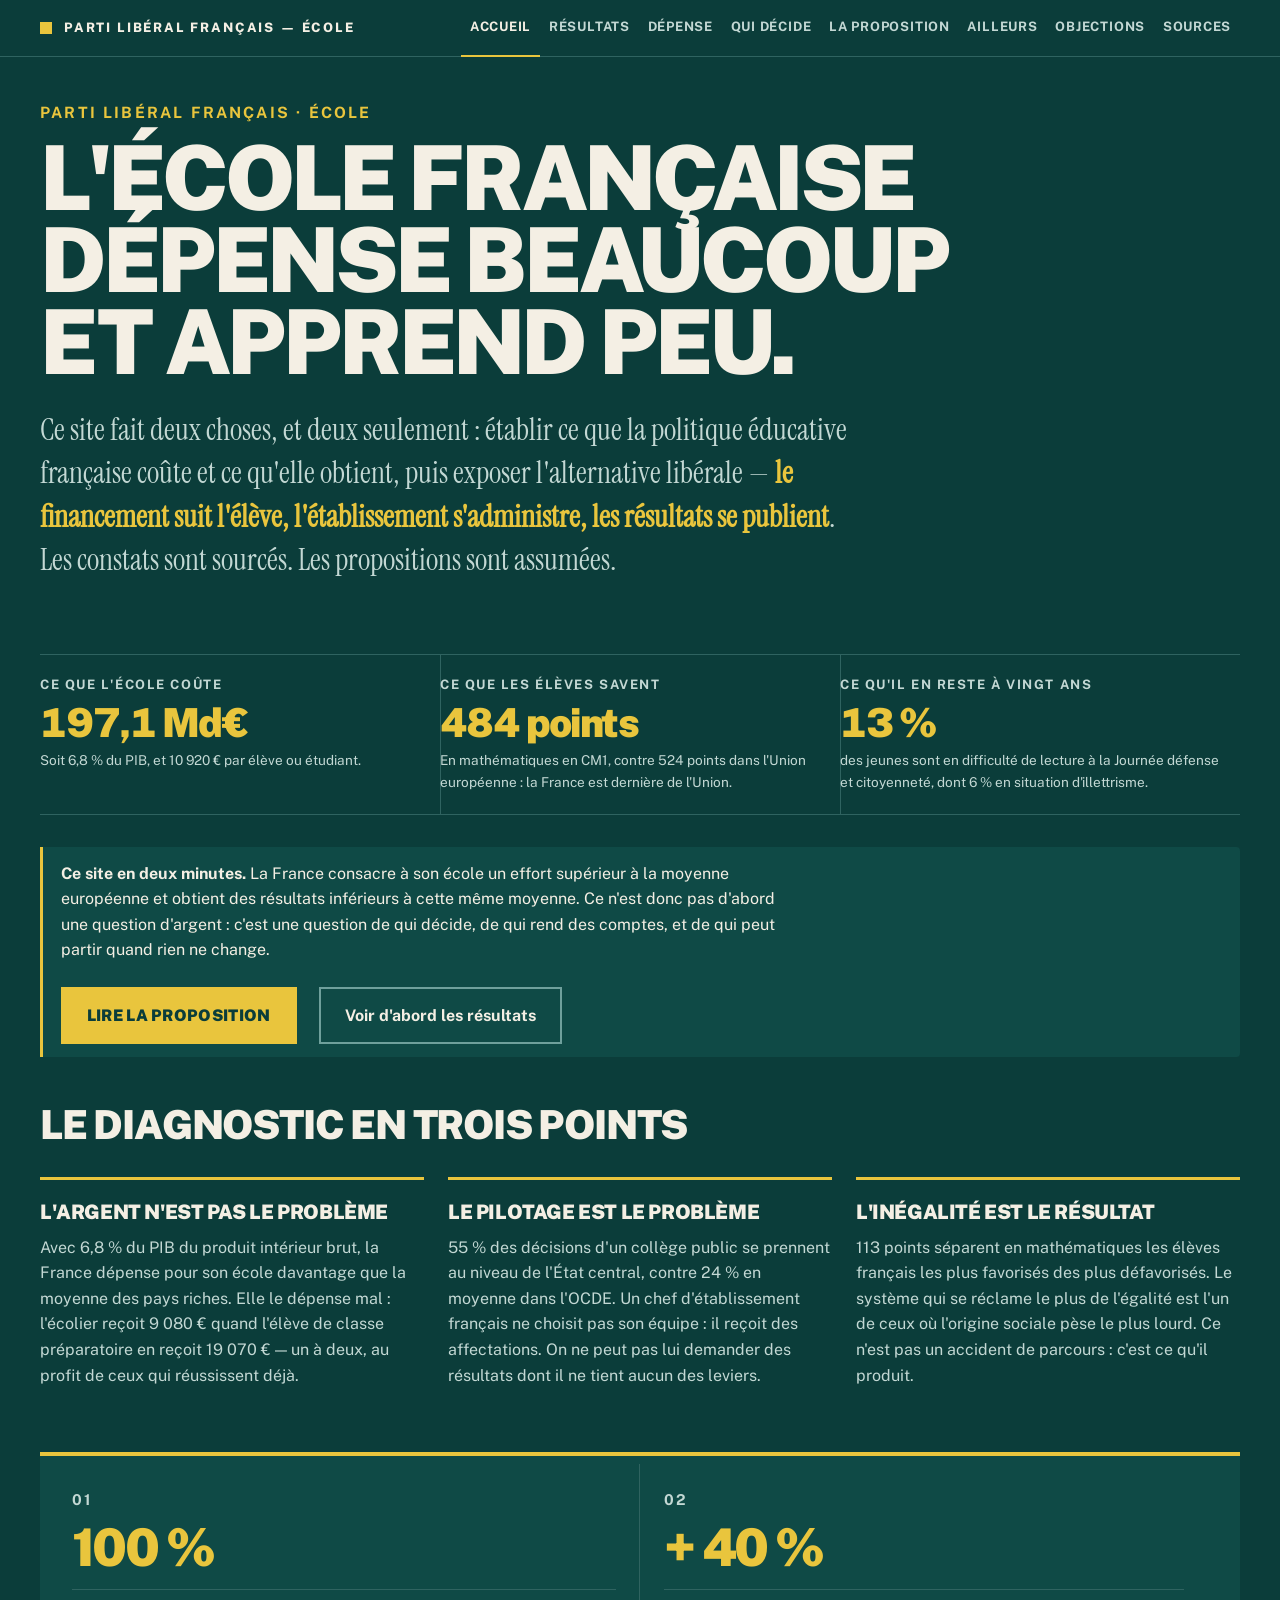
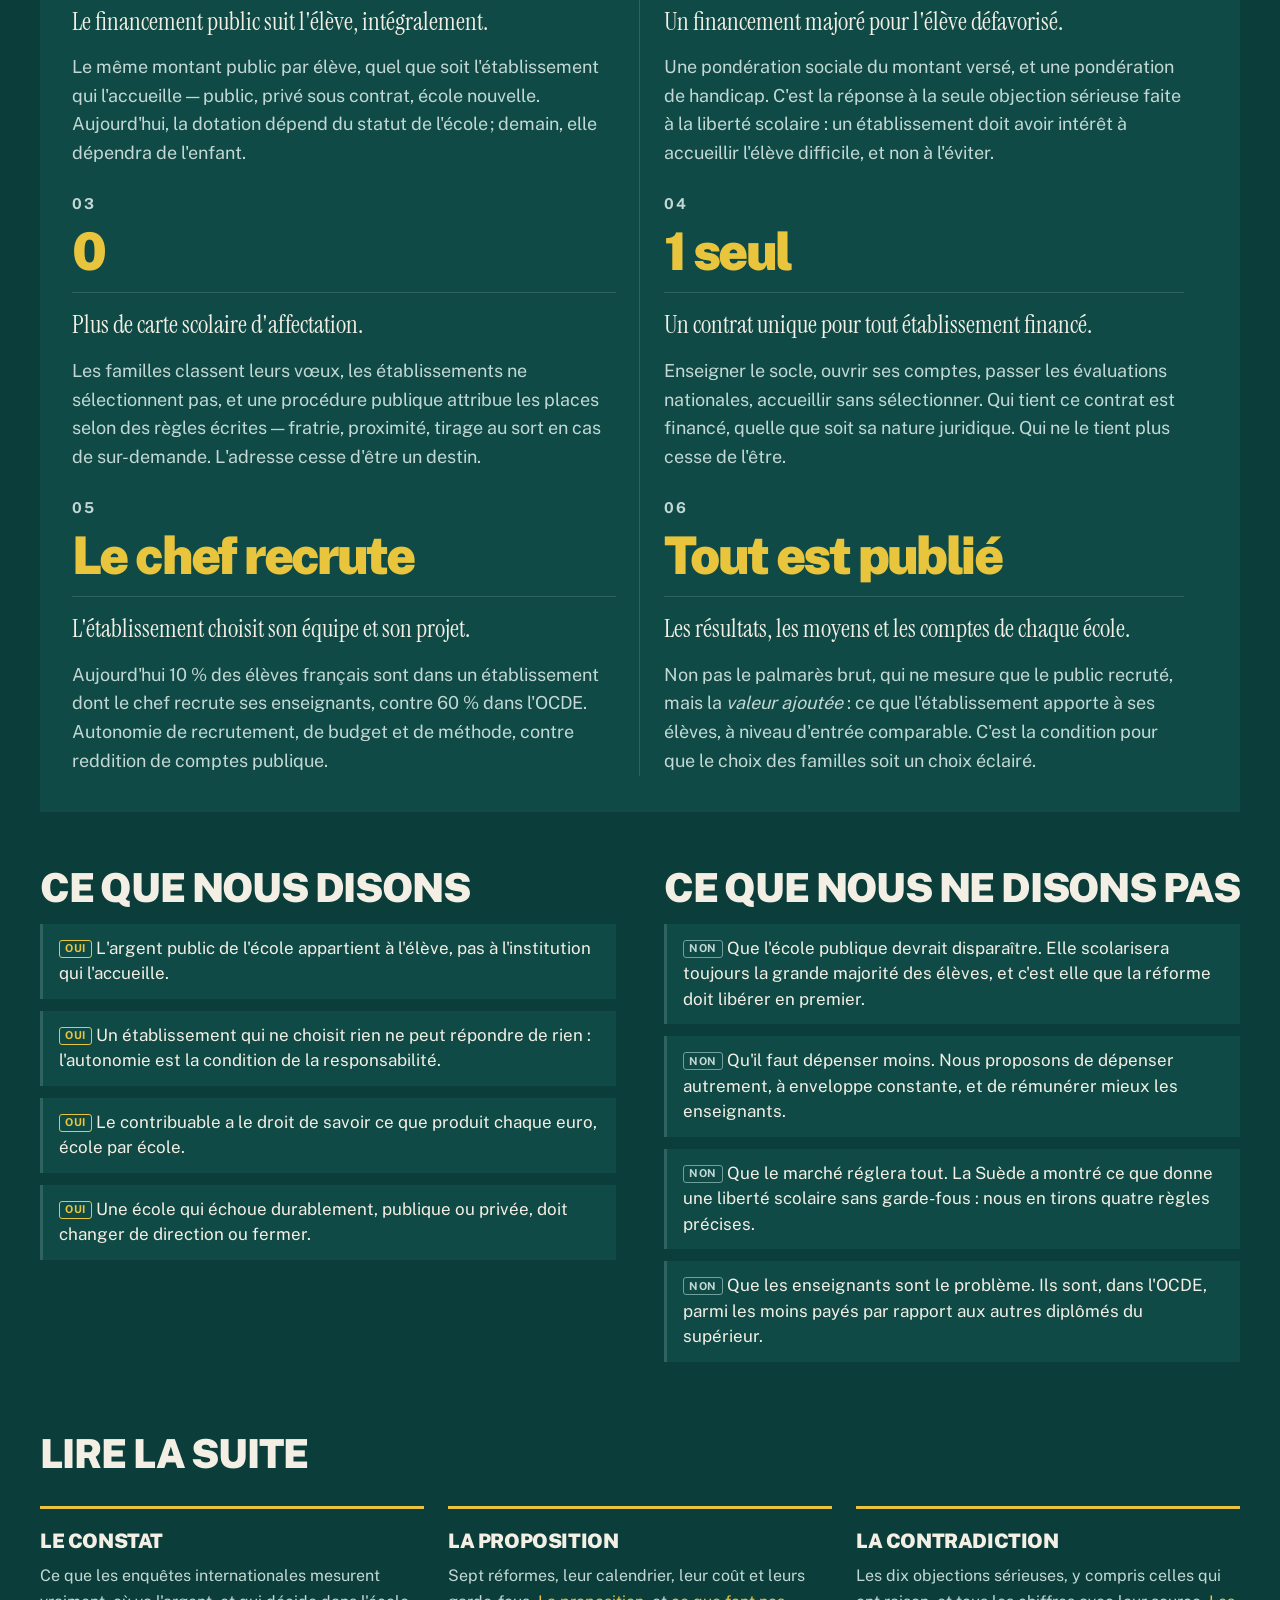
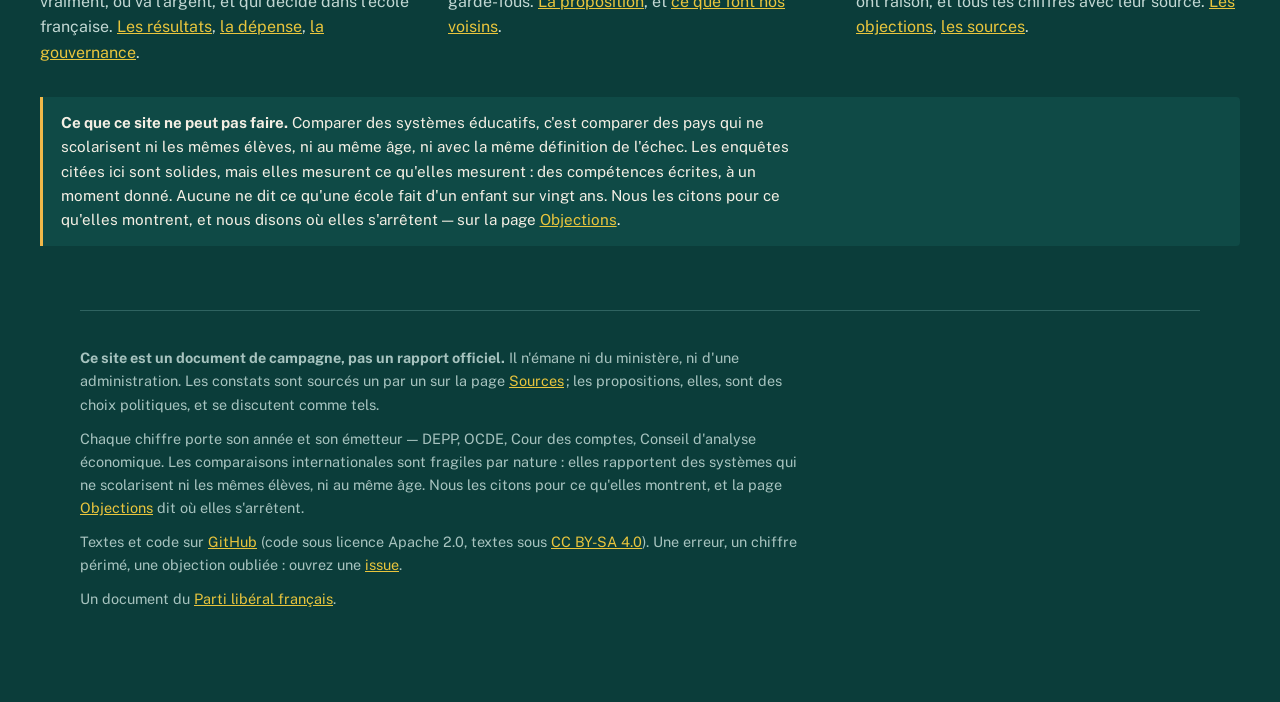
==== index.html @ d92cdd6e "Le site « École » : le constat, la proposition, les sources Huit pages statiques sur la politique éd" ====
<!doctype html>
<html lang="fr">
<head>
<meta charset="utf-8">
<meta name="viewport" content="width=device-width, initial-scale=1">
<!-- La couleur de la barre du navigateur sur un téléphone : celle de la page,
     pour que la page commence où elle commence. -->
<meta name="theme-color" content="#0b3d3a">
<title>L'école française, et ce qu'elle pourrait être</title>
<meta name="description" content="Ce que la politique éducative française fait, ce qu'elle coûte, ce qu'elle obtient — et l'alternative libérale : le financement qui suit l'élève, l'autonomie des établissements, l'évaluation publique des résultats.">
<link rel="icon" href="moteur/icone.svg" type="image/svg+xml">
<link rel="apple-touch-icon" href="moteur/icone.svg">
<!-- La feuille est extraite de src/education/gabarit.py par
     scripts/construire_site.py : elle n'existe qu'à un seul endroit. -->
<link rel="stylesheet" href="moteur/style.css">
<meta property="og:title" content="L'école française, et ce qu'elle pourrait être">
<meta property="og:description" content="Ce que la politique éducative française fait, ce qu'elle coûte, ce qu'elle obtient — et l'alternative libérale : le financement qui suit l'élève, l'autonomie des établissements, l'évaluation publique des résultats.">
<meta property="og:type" content="website">
<meta property="og:locale" content="fr_FR">
</head>
<body>
<a class="evitement" href="#contenu">Aller au contenu</a>
<header class="bandeau"><div class="interieur">
  <p class="nom"><a href="index.html"><span>Parti libéral français — École</span></a></p>
  <nav aria-label="Navigation principale"><span class="groupe"><span class="etiquette">Le site</span><span class="liens"><a href="index.html" aria-current="page">Accueil</a></span></span><span class="groupe"><span class="etiquette">Le constat</span><span class="liens"><a href="resultats.html">Résultats</a><a href="depense.html">Dépense</a><a href="gouvernance.html">Qui décide</a></span></span><span class="groupe"><span class="etiquette">La proposition</span><span class="liens"><a href="proposition.html">La proposition</a><a href="comparaisons.html">Ailleurs</a></span></span><span class="groupe"><span class="etiquette">La confiance</span><span class="liens"><a href="objections.html">Objections</a><a href="sources.html">Sources</a></span></span></nav>
</div></header>
<main id="contenu">
<div class="affiche"><p class="surtitre">Parti libéral français · École</p><h1>L'école française dépense beaucoup et apprend peu.</h1><p class="chapeau">Ce site fait deux choses, et deux seulement : établir ce que la politique éducative française coûte et ce qu'elle obtient, puis exposer l'alternative libérale — <strong class="cle-texte">le financement suit l'élève, l'établissement s'administre, les résultats se publient</strong>. Les constats sont sourcés. Les propositions sont assumées.</p></div><div class="fiches reperes"><div class="fiche"><span class="etiquette">Ce que l'école coûte</span><span class="valeur">197,1 Md€</span><span class="precision">Soit 6,8 % du PIB, et 10 920 € par élève ou étudiant.</span></div><div class="fiche"><span class="etiquette">Ce que les élèves savent</span><span class="valeur">484 points</span><span class="precision">En mathématiques en CM1, contre 524 points dans l'Union européenne : la France est dernière de l'Union.</span></div><div class="fiche"><span class="etiquette">Ce qu'il en reste à vingt ans</span><span class="valeur">13 %</span><span class="precision">des jeunes sont en difficulté de lecture à la Journée défense et citoyenneté, dont 6 % en situation d'illettrisme.</span></div></div><div class="note entree"><p><strong>Ce site en deux minutes.</strong> La France consacre à son école un effort supérieur à la moyenne européenne et obtient des résultats inférieurs à cette même moyenne. Ce n'est donc pas d'abord une question d'argent : c'est une question de qui décide, de qui rend des comptes, et de qui peut partir quand rien ne change.</p><p class="actions"><a class="bouton" href="proposition.html">Lire la proposition</a><a class="bouton second" href="resultats.html">Voir d'abord les résultats</a></p></div><h2>Le diagnostic en trois points</h2><div class="points"><div class="point"><h3>L'argent n'est pas le problème</h3><p>Avec 6,8 % du PIB du produit intérieur brut, la France dépense pour son école davantage que la moyenne des pays riches. Elle le dépense mal : l'écolier reçoit 9 080 € quand l'élève de classe préparatoire en reçoit 19 070 € — un à deux, au profit de ceux qui réussissent déjà.</p></div><div class="point"><h3>Le pilotage est le problème</h3><p>55 % des décisions d'un collège public se prennent au niveau de l'État central, contre 24 % en moyenne dans l'OCDE. Un chef d'établissement français ne choisit pas son équipe : il reçoit des affectations. On ne peut pas lui demander des résultats dont il ne tient aucun des leviers.</p></div><div class="point"><h3>L'inégalité est le résultat</h3><p>113 points séparent en mathématiques les élèves français les plus favorisés des plus défavorisés. Le système qui se réclame le plus de l'égalité est l'un de ceux où l'origine sociale pèse le plus lourd. Ce n'est pas un accident de parcours : c'est ce qu'il produit.</p></div></div><section class="engagements" aria-label="Les six engagements du programme"><div class="grille"><div class="engagement"><p class="rang">01</p><p class="chiffre">100 %</p><p class="promesse">Le financement public suit l'élève, intégralement.</p><p class="detail">Le même montant public par élève, quel que soit l'établissement qui l'accueille — public, privé sous contrat, école nouvelle. Aujourd'hui, la dotation dépend du statut de l'école ; demain, elle dépendra de l'enfant.</p></div><div class="engagement"><p class="rang">02</p><p class="chiffre">+ 40 %</p><p class="promesse">Un financement majoré pour l'élève défavorisé.</p><p class="detail">Une pondération sociale du montant versé, et une pondération de handicap. C'est la réponse à la seule objection sérieuse faite à la liberté scolaire : un établissement doit avoir intérêt à accueillir l'élève difficile, et non à l'éviter.</p></div><div class="engagement"><p class="rang">03</p><p class="chiffre">0</p><p class="promesse">Plus de carte scolaire d'affectation.</p><p class="detail">Les familles classent leurs vœux, les établissements ne sélectionnent pas, et une procédure publique attribue les places selon des règles écrites — fratrie, proximité, tirage au sort en cas de sur-demande. L'adresse cesse d'être un destin.</p></div><div class="engagement"><p class="rang">04</p><p class="chiffre">1 seul</p><p class="promesse">Un contrat unique pour tout établissement financé.</p><p class="detail">Enseigner le socle, ouvrir ses comptes, passer les évaluations nationales, accueillir sans sélectionner. Qui tient ce contrat est financé, quelle que soit sa nature juridique. Qui ne le tient plus cesse de l'être.</p></div><div class="engagement"><p class="rang">05</p><p class="chiffre">Le chef recrute</p><p class="promesse">L'établissement choisit son équipe et son projet.</p><p class="detail">Aujourd'hui 10 % des élèves français sont dans un établissement dont le chef recrute ses enseignants, contre 60 % dans l'OCDE. Autonomie de recrutement, de budget et de méthode, contre reddition de comptes publique.</p></div><div class="engagement"><p class="rang">06</p><p class="chiffre">Tout est publié</p><p class="promesse">Les résultats, les moyens et les comptes de chaque école.</p><p class="detail">Non pas le palmarès brut, qui ne mesure que le public recruté, mais la <em>valeur ajoutée</em> : ce que l'établissement apporte à ses élèves, à niveau d'entrée comparable. C'est la condition pour que le choix des familles soit un choix éclairé.</p></div></div></section><div class="paire"><div><h2>Ce que nous disons</h2><ul class="leviers"><li><span class="badge proposition">Oui</span> L'argent public de l'école appartient à l'élève, pas à l'institution qui l'accueille.</li><li><span class="badge proposition">Oui</span> Un établissement qui ne choisit rien ne peut répondre de rien : l'autonomie est la condition de la responsabilité.</li><li><span class="badge proposition">Oui</span> Le contribuable a le droit de savoir ce que produit chaque euro, école par école.</li><li><span class="badge proposition">Oui</span> Une école qui échoue durablement, publique ou privée, doit changer de direction ou fermer.</li></ul></div><div><h2>Ce que nous ne disons pas</h2><ul class="leviers"><li><span class="badge">Non</span> Que l'école publique devrait disparaître. Elle scolarisera toujours la grande majorité des élèves, et c'est elle que la réforme doit libérer en premier.</li><li><span class="badge">Non</span> Qu'il faut dépenser moins. Nous proposons de dépenser autrement, à enveloppe constante, et de rémunérer mieux les enseignants.</li><li><span class="badge">Non</span> Que le marché réglera tout. La Suède a montré ce que donne une liberté scolaire sans garde-fous : nous en tirons quatre règles précises.</li><li><span class="badge">Non</span> Que les enseignants sont le problème. Ils sont, dans l'OCDE, parmi les moins payés par rapport aux autres diplômés du supérieur.</li></ul></div></div><h2>Lire la suite</h2><div class="points"><div class="point"><h3>Le constat</h3><p>Ce que les enquêtes internationales mesurent vraiment, où va l'argent, et qui décide dans l'école française. <a href="resultats.html">Les résultats</a>, <a href="depense.html">la dépense</a>, <a href="gouvernance.html">la gouvernance</a>.</p></div><div class="point"><h3>La proposition</h3><p>Sept réformes, leur calendrier, leur coût et leurs garde-fous. <a href="proposition.html">La proposition</a>, et <a href="comparaisons.html">ce que font nos voisins</a>.</p></div><div class="point"><h3>La contradiction</h3><p>Les dix objections sérieuses, y compris celles qui ont raison, et tous les chiffres avec leur source. <a href="objections.html">Les objections</a>, <a href="sources.html">les sources</a>.</p></div></div><div class="note vigilance"><p><strong>Ce que ce site ne peut pas faire.</strong> Comparer des systèmes éducatifs, c'est comparer des pays qui ne scolarisent ni les mêmes élèves, ni au même âge, ni avec la même définition de l'échec. Les enquêtes citées ici sont solides, mais elles mesurent ce qu'elles mesurent : des compétences écrites, à un moment donné. Aucune ne dit ce qu'une école fait d'un enfant sur vingt ans. Nous les citons pour ce qu'elles montrent, et nous disons où elles s'arrêtent — sur la page <a href="objections.html">Objections</a>.</p></div>
<footer>
  <p><strong>Ce site est un document de campagne, pas un rapport officiel.</strong>
  Il n'émane ni du ministère, ni d'une administration. Les constats sont
  sourcés un par un sur la page <a href="sources.html">Sources</a> ; les
  propositions, elles, sont des choix politiques, et se discutent comme tels.</p>
  <p>Chaque chiffre porte son année et son émetteur — DEPP, OCDE, Cour des
  comptes, Conseil d'analyse économique. Les comparaisons internationales sont
  fragiles par nature : elles rapportent des systèmes qui ne scolarisent ni les
  mêmes élèves, ni au même âge. Nous les citons pour ce qu'elles montrent, et
  la page <a href="objections.html">Objections</a> dit où elles s'arrêtent.</p>
  <p>Textes et code sur <a href="https://github.com/g-pliberal/education">GitHub</a> (code sous licence Apache 2.0,
  textes sous <a href="https://creativecommons.org/licenses/by-sa/4.0/deed.fr">CC BY-SA 4.0</a>).
  Une erreur, un chiffre périmé, une objection oubliée : ouvrez une
  <a href="https://github.com/g-pliberal/education/issues">issue</a>.</p>
  <p class="retour-site">Un document du
  <a href="https://partiliberalfrancais.fr/" target="_top">Parti libéral français</a>.</p>
</footer>
</main>
</body>
</html>
---- moteur/style.css ----
/* Extrait de src/education/gabarit.py par scripts/construire_site.py —
   ne pas modifier ici.

   L'apparence est celle du simulateur de retraite du même parti
   (github.com/g-pliberal/retraitecomptenotionelle) : mêmes jetons, mêmes
   polices, même affiche. Deux outils du même parti doivent se reconnaître,
   et un électeur qui passe de l'un à l'autre ne doit pas croire avoir changé
   de site. Les variables de `:root` sont le seul point de contact : un hôte
   qui voudrait ajuster une couleur les redéfinit dans une feuille chargée
   après celle-ci, sans connaître ni un sélecteur, ni un fichier. */

/* Les deux polices, servies par le dépôt et non par un tiers : une requête de
   police chez un hébergeur emporte l'adresse IP du lecteur, et un site qui
   parle de l'école n'a pas à savoir qui le lit. Sous licence OFL, avec les
   deux sous-ensembles dont le français a besoin — `latin` pour l'essentiel,
   `latin-ext` pour les œ, les ÿ et les guillemets qu'il traîne.

   `font-display: swap` : le texte s'affiche tout de suite dans la pile du
   système, et se recompose quand la police arrive. */
@font-face {
  font-family: "Public Sans"; font-style: normal; font-weight: 100 900;
  font-display: swap; src: url(polices/public-sans-latin.woff2) format("woff2");
  unicode-range: U+0000-00FF, U+0131, U+0152-0153, U+02BB-02BC, U+02C6, U+02DA,
    U+02DC, U+0304, U+0308, U+0329, U+2000-206F, U+20AC, U+2122, U+2191, U+2193,
    U+2212, U+2215, U+FEFF, U+FFFD;
}
@font-face {
  font-family: "Public Sans"; font-style: normal; font-weight: 100 900;
  font-display: swap; src: url(polices/public-sans-latin-ext.woff2) format("woff2");
  unicode-range: U+0100-02BA, U+02BD-02C5, U+02C7-02CC, U+02CE-02D7, U+02DD-02FF,
    U+0304, U+0308, U+0329, U+1D00-1DBF, U+1E00-1E9F, U+1EF2-1EFF, U+2020,
    U+20A0-20AB, U+20AD-20C0, U+2113, U+2C60-2C7F, U+A720-A7FF;
}
@font-face {
  font-family: "Instrument Serif"; font-style: normal; font-weight: 400;
  font-display: swap; src: url(polices/instrument-serif-latin.woff2) format("woff2");
  unicode-range: U+0000-00FF, U+0131, U+0152-0153, U+02BB-02BC, U+02C6, U+02DA,
    U+02DC, U+0304, U+0308, U+0329, U+2000-206F, U+20AC, U+2122, U+2191, U+2193,
    U+2212, U+2215, U+FEFF, U+FFFD;
}
@font-face {
  font-family: "Instrument Serif"; font-style: normal; font-weight: 400;
  font-display: swap; src: url(polices/instrument-serif-latin-ext.woff2) format("woff2");
  unicode-range: U+0100-02BA, U+02BD-02C5, U+02C7-02CC, U+02CE-02D7, U+02DD-02FF,
    U+0304, U+0308, U+0329, U+1D00-1DBF, U+1E00-1E9F, U+1EF2-1EFF, U+2020,
    U+20A0-20AB, U+20AD-20C0, U+2113, U+2C60-2C7F, U+A720-A7FF;
}

:root {
  /* Un seul thème, et c'est voulu : l'affiche EST l'identité. `color-scheme`
     figé sur `dark` donne aussi aux champs et aux barres de défilement du
     navigateur le rendu sombre qui va avec. */
  color-scheme: dark;
  --fond: #0b3d3a;
  --fond-carte: #0f4a46;
  --fond-appui: #0f4a46;
  --fond-defilant: var(--fond);
  /* Le crème porte 12,9:1 sur le fond, et le crème atténué 7,1:1 : au-dessus
     du plancher de 4,5:1 même pour le petit texte. */
  --texte: #f4efe4;
  --texte-doux: #c3d8d4;
  /* Une troisième teinte, pour les légendes et les réserves — 5,4:1, réservée
     aux textes d'au moins 15 px. */
  --texte-tres-doux: #a7c3bf;
  --trait: #2f6360;
  /* Bordure des composants, distincte du filet décoratif : un contour qui dit
     où l'on peut agir doit atteindre 3:1 sur les deux fonds qu'il sépare
     (WCAG 2.1, 1.4.11). Celle-ci est mesurée : 4,12:1 sur le fond, 3,44:1 sur
     la carte. Le filet `--trait` plafonne à 1,76:1 — c'est voulu, il ne porte
     aucune information. */
  --trait-champ: #6fa09c;
  /* L'accent est l'or : 9,4:1 sur le fond, et du vert profond lisible dessus
     sur un bouton plein — le contraste inverse, 9,4:1 lui aussi. */
  --accent: #e9c53d;
  --or: #e9c53d;
  /* Le crème des panneaux qu'on doit lire de près. Une affiche entièrement
     sombre fatigue dès qu'il faut lire vingt lignes de suite ; le crème dit
     « ici, on entre dans le détail ». */
  --creme: #f4efe4;
  --sur-creme: #0b3d3a;
  --sur-creme-doux: #2a4a47;
  --sur-creme-accent: #0b6167;
  --creme-trait: #c9c2b4;
  --bandeau: #0b3d3a;
  --bandeau-texte: #f4efe4;
  /* Les deux systèmes comparés : ce qui existe, et ce qu'on propose. La
     proposition est en or, parce que c'est l'accent de l'affiche et la seule
     couleur que l'œil trouve en premier. C'est fait pour. Elles ne sont
     jamais seules à porter le sens — le mot est toujours écrit à côté. */
  --actuel: #76a2ff;
  --liberal: #e9c53d;
  --alerte: #f0b849;
  --manque: #e8807f;
  --reste: #8ac44a;
  /* La marge latérale, fluide : 18 px sur un téléphone, 40 px au large. Elle
     est ici parce que le bandeau, l'affiche, les repères et les engagements
     s'y alignent, et qu'ils doivent s'aligner au pixel. */
  --marge: clamp(1.125rem, 5vw, 2.5rem);
  /* La largeur de l'affiche. Le texte courant, lui, reste borné par `p` et
     `.chapeau` : une ligne de 80 rem ne se lit pas. */
  --largeur: 80rem;
}
* { box-sizing: border-box; }
body {
  margin: 0;
  background: var(--fond);
  color: var(--texte);
  font-family: "Public Sans", system-ui, -apple-system, "Segoe UI", Roboto,
    "Helvetica Neue", Arial, sans-serif;
  /* En `rem` et non en pixels : une taille en pixels ignore la préférence de
     taille de police du navigateur, sur laquelle comptent ceux qui l'ont
     agrandie une fois pour toutes. */
  font-size: 1.0625rem;
  line-height: 1.6;
  overflow-x: hidden;
}
main { max-width: var(--largeur); margin: 0 auto; padding: 0 var(--marge); }
/* Lien d'évitement : premier élément parcouru au clavier, invisible tant
   qu'il n'a pas le focus. Il n'est pas caché par `display:none`, qui le
   sortirait de l'ordre de tabulation : il est remonté hors de l'écran. */
.evitement {
  position: absolute; left: 0.5rem; top: -4rem; z-index: 30;
  background: var(--or); color: var(--fond);
  border: 1px solid var(--or); border-radius: 0 0 4px 4px;
  padding: 0.5rem 0.9rem; font-size: 0.92rem; font-weight: 700;
  text-decoration: none; transition: top 0.15s;
}
.evitement:focus { top: 0; }

/* -- le bandeau -------------------------------------------------------------

   Une seule rangée : le nom du site à gauche, les huit onglets à droite, sur
   le même vert que la page, fermée par un filet. Collé en haut, parce que les
   pages sont longues et qu'on change de page en cours de lecture. */
header.bandeau {
  border-bottom: 1px solid var(--trait);
  background: var(--fond);
  color: var(--bandeau-texte);
  padding: 0; margin-bottom: 0;
  position: sticky; top: 0; z-index: 20;
}
header.bandeau .interieur {
  max-width: var(--largeur); margin: 0 auto; padding: 0 var(--marge);
  display: flex; flex-wrap: wrap; gap: 0 1.5rem;
  align-items: stretch; justify-content: space-between;
}
/* Le nom, en capitales serrées, précédé du carré d'or : la marque de
   l'affiche, douze pixels de côté. Le carré est dessiné par le style et non
   écrit dans le HTML — aucune synthèse vocale n'a à l'annoncer. */
header.bandeau .nom {
  font-size: 0.8125rem; margin: 0; font-weight: 800;
  letter-spacing: 0.14em; text-transform: uppercase; line-height: 1.3;
  display: flex; align-items: center; min-height: 3.5rem; min-width: 0;
}
header.bandeau .nom a {
  color: inherit; text-decoration: none;
  display: inline-flex; align-items: center; gap: 0.75rem;
}
header.bandeau .nom a:hover span { color: var(--or); }
header.bandeau .nom a::before {
  content: ""; flex: none; width: 0.75rem; height: 0.75rem; background: var(--or);
}
nav .groupe { display: contents; }
/* L'étiquette de groupe : lue par les synthèses vocales, invisible à l'œil.
   `clip-path` plutôt que `display:none`, qui la retirerait aussi de l'arbre
   d'accessibilité — c'est-à-dire de la seule oreille qui l'entend. */
nav .etiquette {
  position: absolute; width: 1px; height: 1px; margin: -1px; padding: 0;
  overflow: hidden; clip-path: inset(50%); white-space: nowrap; border: 0;
}
nav .liens { display: contents; }
header.bandeau nav {
  display: flex; flex-wrap: wrap; align-items: stretch;
  margin-bottom: -1px; min-width: 0;
}
/* Un onglet : toute la hauteur de la barre — 56 px, bien plus que les 44 de
   la cible tactile (WCAG 2.5.8). L'ACTIF NE SE SIGNALE PAS QUE PAR LA
   COULEUR : un soulignement de 2 px ET `aria-current="page"`. Les règles sont
   ancrées sur `header.bandeau`, parce que le plan d'une page longue est un
   `<nav>` lui aussi. */
header.bandeau nav a {
  color: var(--texte-doux); text-decoration: none;
  font-size: 0.8125rem; font-weight: 700; letter-spacing: 0.06em;
  text-transform: uppercase; white-space: nowrap;
  display: inline-flex; align-items: center; min-height: 3.5rem;
  padding: 0 0.55rem;
  border-bottom: 2px solid transparent;
  transition: color 0.15s, border-color 0.15s;
}
header.bandeau nav a:hover {
  color: var(--bandeau-texte); border-bottom-color: var(--trait-champ);
}
header.bandeau nav a[aria-current="page"] {
  color: var(--bandeau-texte); border-bottom-color: var(--or);
}
@media (max-width: 60rem) {
  header.bandeau .interieur { padding-bottom: 0.25rem; }
  header.bandeau .nom { flex: 1 1 100%; min-height: 2.75rem; padding-top: 0.25rem; }
  header.bandeau nav { width: 100%; margin-left: -0.55rem; }
  header.bandeau nav a { min-height: 2.75rem; }
}

/* -- les titres -------------------------------------------------------------

   Le premier de chaque page est massif, en capitales, et serré : c'est une
   affiche. La mise en capitales est faite par le STYLE — le texte, lui, reste
   écrit normalement, pour les synthèses vocales et pour le copier-coller. */
h1, h2, h3, h4 {
  font-family: inherit; text-wrap: balance;
}
h1 {
  margin: 0; font-weight: 900; text-transform: uppercase;
  font-size: clamp(2.5rem, 7vw, 6.0625rem); line-height: 0.92;
  letter-spacing: -0.045em;
}
h2 {
  font-size: clamp(1.75rem, 4vw, 2.5rem); line-height: 1;
  margin: 3rem 0 1rem; font-weight: 900;
  letter-spacing: -0.03em; text-transform: uppercase;
}
h3 { font-size: 1.25rem; margin: 2rem 0 0.5rem; font-weight: 700;
     letter-spacing: -0.01em; }
h4 { letter-spacing: -0.01em; margin: 1.5rem 0 0.4rem; }
/* Le titre en serif : celui d'un encadré, d'un bloc qui parle plutôt qu'il
   n'assène. Il coexiste avec les capitales sans les concurrencer, parce qu'il
   ne joue pas dans la même famille. */
.serif {
  font-family: "Instrument Serif", Georgia, "Times New Roman", serif;
  font-weight: 400; text-transform: none; letter-spacing: 0;
  line-height: 1.05;
}
p { margin: 0.7rem 0; max-width: 46rem; }
li { max-width: 44rem; }
a { color: var(--accent); }
a:hover { opacity: 0.85; }
/* Le sur-titre : trois mots en or au-dessus du titre. Il dit où l'on est, ce
   que le titre ne dit plus depuis qu'il est une phrase. */
.surtitre {
  margin: 0 0 1rem; font-size: 0.975rem; font-weight: 700;
  letter-spacing: 0.14em; text-transform: uppercase; color: var(--or);
  line-height: 1;
}
/* Le chapeau : la phrase sous le titre, en serif. C'est la seule chose que
   lira celui qui ne lit que deux lignes. */
.chapeau {
  font-family: "Instrument Serif", Georgia, "Times New Roman", serif;
  font-size: clamp(1.1875rem, 2vw, 1.625rem); line-height: 1.45;
  color: var(--texte-doux); max-width: 51rem; margin: 1.5rem 0 0;
}
.affiche { padding: 3rem 0 2.5rem; }
.affiche .chapeau { font-size: clamp(1.25rem, 2.4vw, 1.875rem); }
/* Ce qui, dans une phrase, porte le message. En or ET en demi-gras : l'or
   seul disparaît pour une vision basse ou un daltonisme fort, et l'emphase
   avec lui. Deux signaux valent mieux qu'un. */
.cle-texte, strong.cle-texte { color: var(--or); font-weight: 600; }
.discret { color: var(--texte-tres-doux); font-size: 0.9rem; }

/* -- les blocs --------------------------------------------------------------*/
.carte {
  background: var(--fond-carte); border: 1px solid var(--trait);
  border-radius: 4px; padding: 1.25rem 1.4rem; margin: 1.5rem 0;
}
.note {
  border-left: 3px solid var(--or); background: var(--fond-carte);
  padding: 0.85rem 1.1rem; margin: 1.5rem 0; font-size: 0.95rem;
  border-radius: 0 4px 4px 0;
}
.note > :first-child { margin-top: 0; }
.note > :last-child { margin-bottom: 0; }
/* Le point de vigilance : la réserve que la page fait sur elle-même, sortie
   de la prose et marquée comme telle — c'est un gage de sérieux, pas une note
   de bas de page. */
.note.vigilance { border-left-color: var(--alerte); }
.note.resume { font-size: 1rem; }
.note.entree { font-size: 1rem; margin: 1.2rem 0; }
.badge {
  display: inline-block; font-size: 0.68rem; letter-spacing: 0.06em;
  text-transform: uppercase; font-weight: 700; line-height: 1.4;
  padding: 0.05em 0.45em; border-radius: 3px; vertical-align: 0.15em;
  border: 1px solid var(--trait-champ); color: var(--texte-doux);
  white-space: nowrap;
}
.badge.proposition { color: var(--or); border-color: var(--or); }
.badge.actuel { color: var(--actuel); border-color: var(--actuel); }
/* L'encadré d'or : un bloc qui se détache sans changer de fond. */
.encadre {
  border: 2px solid var(--or); padding: clamp(1.25rem, 4vw, 2rem);
  margin: 1.5rem 0;
}
.encadre > :first-child { margin-top: 0; }
.encadre > :last-child { margin-bottom: 0; }
/* Deux colonnes de même poids, qui se mettent l'une sous l'autre quand la
   place manque. */
.paire {
  display: grid;
  grid-template-columns: repeat(auto-fit, minmax(min(23.75rem, 100%), 1fr));
  gap: clamp(1.75rem, 4vw, 3rem); margin: 3.5rem 0; align-items: start;
}
.paire > div > :first-child { margin-top: 0; }

/* -- le panneau crème -------------------------------------------------------

   Le seul endroit du site où le texte est sombre sur clair. Il faut donc y
   redéfinir les couleurs de tout ce qui peut s'y trouver — liens, boutons,
   filets —, sans quoi un lien d'or sur du crème tomberait à 1,7:1. */
.creme {
  background: var(--creme); color: var(--sur-creme);
  border-radius: 4px; padding: clamp(1.25rem, 4vw, 2rem);
  margin: 1.5rem 0;
}
.creme h2, .creme h3, .creme .surtitre { color: inherit; }
.creme .surtitre { color: var(--sur-creme-accent); }
.creme a { color: var(--sur-creme-accent); }
.creme .discret { color: var(--sur-creme-doux); }
.creme :focus-visible { outline-color: var(--sur-creme); }
.creme a.bouton { background: var(--sur-creme); color: var(--or);
                  border-color: var(--sur-creme); }
.creme table th, .creme table td { border-bottom-color: var(--creme-trait); }
.creme thead th { color: var(--sur-creme-doux); }
.creme > :first-child { margin-top: 0; }
.creme > :last-child { margin-bottom: 0; }

/* -- les engagements --------------------------------------------------------

   Le bloc que l'on photographie. Le filet de séparation est porté par les
   cartes et non par le fond du conteneur : un fond qui sert de trait laisse un
   rectangle vert vide dès qu'une rangée est incomplète. */
.engagements {
  margin: 4rem 0 0; background: var(--fond-carte);
  border-top: 4px solid var(--or);
}
.engagements .grille {
  display: grid; grid-template-columns: 1fr 1fr;
  gap: 0; padding: 0.5rem clamp(1.25rem, 4vw, 2rem) 2.25rem;
  overflow: hidden;
}
.engagements .engagement {
  padding: 1.75rem 1.5rem 0 0; display: grid; gap: 1rem; align-content: start;
}
.engagements .engagement:nth-child(even) {
  padding: 1.75rem 1.5rem 0; box-shadow: -1px 0 0 var(--trait);
}
.engagements .rang {
  font-size: 0.9375rem; font-weight: 700; letter-spacing: 0.16em;
  color: var(--texte-doux); line-height: 1; margin: 0;
}
.engagements .chiffre {
  font-size: clamp(2rem, 6vw, 3.25rem); line-height: 0.95;
  font-weight: 900; letter-spacing: -0.05em; color: var(--or); margin: 0;
}
.engagements .promesse {
  font-family: "Instrument Serif", Georgia, "Times New Roman", serif;
  font-size: 1.5625rem; line-height: 1.25; color: var(--texte);
  border-top: 1px solid var(--trait); padding-top: 1rem; margin: 0;
}
.engagements .detail {
  font-size: 1.125rem; line-height: 1.6; color: var(--texte-doux); margin: 0;
}
@media (max-width: 48rem) {
  .engagements .grille { grid-template-columns: 1fr; }
  .engagements .engagement:nth-child(even) { padding: 1.75rem 0 0 0;
                                             box-shadow: none; }
}

/* Les étapes d'une réforme : le rang se voit, parce qu'il y a un ordre. */
ol.gestes {
  margin: 1.5rem 0; padding: 0; list-style: none; display: grid; gap: 0;
  font-size: 1.125rem; line-height: 1.5; color: var(--texte-doux);
  border-top: 1px solid var(--trait);
}
ol.gestes > li {
  display: grid; grid-template-columns: 3rem 1fr; gap: 1.125rem;
  padding: 0.9rem 0; border-bottom: 1px solid var(--trait);
  align-items: baseline; max-width: none;
}
ol.gestes > li > .rang {
  font-size: 2.25rem; line-height: 0.85; font-weight: 900;
  letter-spacing: -0.05em; color: var(--or);
}
ol.gestes > li strong { color: var(--texte); font-weight: 700; }

.leviers { list-style: none; padding: 0; margin: 1rem 0; display: grid;
           gap: 0.75rem; }
.leviers > li { padding: 0.75rem 1rem; background: var(--fond-appui);
                border-left: 3px solid var(--trait); line-height: 1.5;
                max-width: 46rem; }
.leviers > li.oui { border-left-color: var(--reste); }
.leviers > li.non { border-left-color: var(--manque); }

/* -- les repères chiffrés ---------------------------------------------------

   Les trois chiffres d'ouverture d'une page : ce sont eux qu'on emporte si on
   ne lit rien d'autre. L'étiquette passe AU-DESSUS du nombre — on lit « ce que
   l'école coûte » puis « 197,1 Md€ », et non un nombre dont on cherche le
   sens. */
.fiches { display: grid;
          grid-template-columns: repeat(auto-fit, minmax(min(11rem, 100%), 1fr));
          gap: 1rem; }
.fiche .valeur { font-size: 1.25rem; font-variant-numeric: tabular-nums;
                 font-weight: 700; }
.fiche .etiquette { font-size: 0.85rem; color: var(--texte-doux); }
.fiche .precision { font-size: 0.85rem; color: var(--texte-doux); margin-top: 0.3rem; }
.fiches.reperes {
  gap: 0; margin: 2rem 0;
  grid-template-columns: repeat(auto-fit, minmax(min(13.75rem, 100%), 1fr));
  border-top: 1px solid var(--trait); border-bottom: 1px solid var(--trait);
  overflow: hidden;
}
.fiches.reperes .fiche {
  background: none; border: 0; border-radius: 0;
  padding: 1.25rem 1.25rem 1.25rem 0;
  box-shadow: 1px 0 0 var(--trait);
  display: flex; flex-direction: column;
}
.fiches.reperes .fiche .valeur {
  font-size: clamp(1.75rem, 4vw, 2.5rem); line-height: 1.05; font-weight: 900;
  letter-spacing: -0.04em; color: var(--or); order: 2;
}
.fiches.reperes .fiche .etiquette {
  order: 1; font-size: 0.8125rem; font-weight: 700; letter-spacing: 0.12em;
  text-transform: uppercase; color: var(--texte-doux); margin-bottom: 0.4rem;
}
.fiches.reperes .fiche .precision { order: 3; margin-top: 0.4rem; }

/* Quelques idées, une par bloc, de même poids : c'est ce qui les distingue
   d'une liste, où la première l'emporte. */
.points { display: grid;
          grid-template-columns: repeat(auto-fit, minmax(min(20rem, 100%), 1fr));
          gap: 1.5rem; margin: 2rem 0; }
.points .point { border-top: 3px solid var(--or); padding: 1rem 0 0; }
.points .point > h3 {
  margin: 0 0 0.4rem; font-size: 1.25rem; font-weight: 900;
  letter-spacing: -0.02em; text-transform: uppercase;
}
.points .point > p { margin: 0; font-size: 1rem; color: var(--texte-doux); }

/* Une question, sa réponse, sa source. Encadrée pour se découper : une capture
   de ce bloc se comprend hors du site. */
section.cle {
  background: var(--fond-carte); border: 0; border-top: 3px solid var(--or);
  border-radius: 0; padding: 1.5rem clamp(1.25rem, 3vw, 1.75rem) 1.25rem;
  margin: 2.5rem 0;
}
section.cle > h3 {
  margin: 0; font-size: clamp(1.375rem, 3vw, 1.75rem); font-weight: 900;
  letter-spacing: -0.03em; text-transform: uppercase;
}
section.cle > .reponse {
  font-size: 1.1875rem; line-height: 1.5; max-width: 46rem;
  margin: 0.5rem 0 0.2rem; color: var(--texte-doux);
}
section.cle > .source {
  font-size: 0.875rem; color: var(--texte-tres-doux); margin: 0.2rem 0 0;
}

/* -- le plan d'une page longue ----------------------------------------------*/
.plan {
  background: var(--fond-carte); border-left: 3px solid var(--or);
  padding: 0.85rem 1.1rem; margin: 1.5rem 0; font-size: 0.95rem;
}
.plan .etiquette {
  margin: 0 0 0.35rem; font-size: 0.78rem; letter-spacing: 0.1em;
  text-transform: uppercase; color: var(--texte-doux); font-weight: 700;
}
.plan ol {
  margin: 0; padding: 0; list-style: none;
  display: flex; flex-wrap: wrap; gap: 0.25rem 1.1rem;
}
.plan li { max-width: none; }
.plan a {
  color: var(--texte); text-decoration: none;
  font-size: 0.875rem; font-weight: 700; letter-spacing: 0.04em;
  text-transform: uppercase;
  display: inline-flex; align-items: center; min-height: 2.75rem;
  padding: 0 0.7rem;
  border-bottom: 1px solid var(--trait-champ);
}
.plan a:hover { color: var(--or); border-bottom-color: var(--or); }

/* -- les tableaux -----------------------------------------------------------*/
.defilant {
  overflow-x: auto; -webkit-overflow-scrolling: touch;
  /* Conteneur de requête : la légende se dimensionne sur la zone visible, et
     non sur le tableau qui la déborde. */
  container-type: inline-size;
  margin: 1.5rem 0;
  background:
    linear-gradient(to right, var(--fond-defilant) 30%, transparent) left center,
    linear-gradient(to left, var(--fond-defilant) 30%, transparent) right center,
    radial-gradient(farthest-side at 0 50%, rgba(0, 0, 0, 0.4), transparent) left center,
    radial-gradient(farthest-side at 100% 50%, rgba(0, 0, 0, 0.4), transparent) right center;
  background-repeat: no-repeat;
  background-size: 2.5rem 100%, 2.5rem 100%, 0.9rem 100%, 0.9rem 100%;
  background-attachment: local, local, scroll, scroll;
}
table { border-collapse: collapse; width: 100%; font-size: 1rem;
        min-width: 32rem; }
caption {
  caption-side: top; text-align: left; font-size: 0.9rem;
  color: var(--texte-doux); padding: 0 0 0.5rem;
}
caption > span {
  display: block; position: sticky; left: 0; width: 100cqw; box-sizing: border-box;
}
tbody th { font-weight: 700; }
th, td { text-align: right; padding: 0.7rem 0.6rem;
         border-bottom: 1px solid var(--trait); vertical-align: top; }
th:first-child, td:first-child { text-align: left; }
thead th {
  font-size: 0.875rem; color: var(--texte-doux); font-weight: 700;
  letter-spacing: 0.1em; text-transform: uppercase;
  border-bottom: 2px solid var(--or);
}
tbody tr:last-child :is(th, td) { border-bottom: none; }
td.nombre, th.nombre { font-variant-numeric: tabular-nums; white-space: nowrap; }
/* Une colonne de PHRASES, et non de nombres : elle se lit alignée à gauche,
   comme tout texte, et il lui faut de la place. */
td.texte, th.texte { text-align: left; }
td.long, th.long { text-align: left; min-width: 18rem; white-space: normal; }

/* -- les sections repliées --------------------------------------------------*/
details.section { margin: 0; border-top: 1px solid var(--trait); }
details.section:last-of-type { border-bottom: 1px solid var(--trait); }
details.section > summary {
  color: var(--texte); font-size: 1.0625rem; font-weight: 700;
  padding: 0.85rem 0.2rem; cursor: pointer;
}
details.section > summary:hover { color: var(--or); }
details.section > .dedans { padding: 0 0 1.2rem 1.65rem; }
details.section > .dedans > :first-child { margin-top: 0; }

/* -- les boutons ------------------------------------------------------------

   Or plein, vert profond dessus, capitales, carré. Rien d'arrondi — une
   affiche n'arrondit pas ses angles. */
.actions { display: flex; flex-wrap: wrap; gap: 0.75rem 1.4rem;
           align-items: center; margin: 1.5rem 0 0; }
a.bouton {
  display: inline-flex; align-items: center; min-height: 3rem;
  text-decoration: none;
  color: var(--fond); background: var(--or);
  border: 2px solid var(--or); border-radius: 0;
  padding: 0.85rem 1.5rem; font-size: 1rem; font-weight: 900;
  letter-spacing: 0.02em; text-transform: uppercase;
}
a.bouton:hover { opacity: 0.88; }
a.bouton.second {
  background: transparent; color: var(--texte); border-color: var(--trait-champ);
  font-weight: 700; text-transform: none; letter-spacing: 0;
}
a.bouton.second:hover { border-color: var(--or); opacity: 1; }

/* Le contour de focus : trois pixels d'or, décalés de trois, sur fond sombre ;
   du vert profond dans les panneaux crème, où l'or se perdrait. */
:focus-visible {
  outline: 3px solid var(--or); outline-offset: 3px; border-radius: 0;
}

footer {
  width: calc(100% - 2 * var(--marge)); max-width: calc(var(--largeur) - 2 * var(--marge));
  margin: 4rem auto 0; padding: 1.5rem 0 5rem;
  border-top: 1px solid var(--trait);
  font-size: 0.9rem; color: var(--texte-tres-doux);
}
footer a { color: var(--or); }

/* Mouvement réduit : une animation qui ne s'arrête pas déclenche nausées et
   migraines chez qui y est sensible (WCAG 2.2.2 et 2.3.3). Le système le
   signale ; on l'écoute. */
@media (prefers-reduced-motion: reduce) {
  *, *::before, *::after {
    animation-duration: 0.01ms !important;
    animation-iteration-count: 1 !important;
    transition-duration: 0.01ms !important;
    scroll-behavior: auto !important;
  }
}

/* Impression : qui imprime une page veut les arguments et les chiffres, en
   noir sur blanc — une affiche vert profond pleine page coûterait une
   cartouche pour ne rien dire de plus. Tout est reteinté par les variables :
   c'est le seul endroit où elles servent deux fois. */
@media print {
  :root {
    --fond: #fff; --fond-carte: #fff; --fond-appui: #fff;
    --texte: #000; --texte-doux: #333; --texte-tres-doux: #444;
    --trait: #999; --trait-champ: #666;
    --accent: #000; --or: #000; --creme: #fff; --sur-creme: #000;
    --sur-creme-doux: #333; --sur-creme-accent: #000; --creme-trait: #999;
  }
  header.bandeau nav, .evitement, .plan { display: none; }
  header.bandeau {
    background: #fff; color: #000; border-bottom: 1px solid #000;
    margin-bottom: 1rem; position: static;
  }
  body { background: #fff; color: #000; font-size: 11pt; overflow-x: visible; }
  /* Les capitales massives redeviennent des titres : à 97 px sur du papier, un
     titre mange le tiers de la première page. */
  h1 { font-size: 20pt; }
  h2 { font-size: 15pt; }
  .chapeau, .affiche .chapeau { font-size: 12pt; }
  .defilant { overflow: visible; background: none; }
  .carte, .note, table, section.cle, .encadre, .engagements .engagement {
    break-inside: avoid;
  }
  details.section > .dedans { display: block; }
  a[href^="http"]::after { content: " (" attr(href) ")"; font-size: 0.85em; }
}
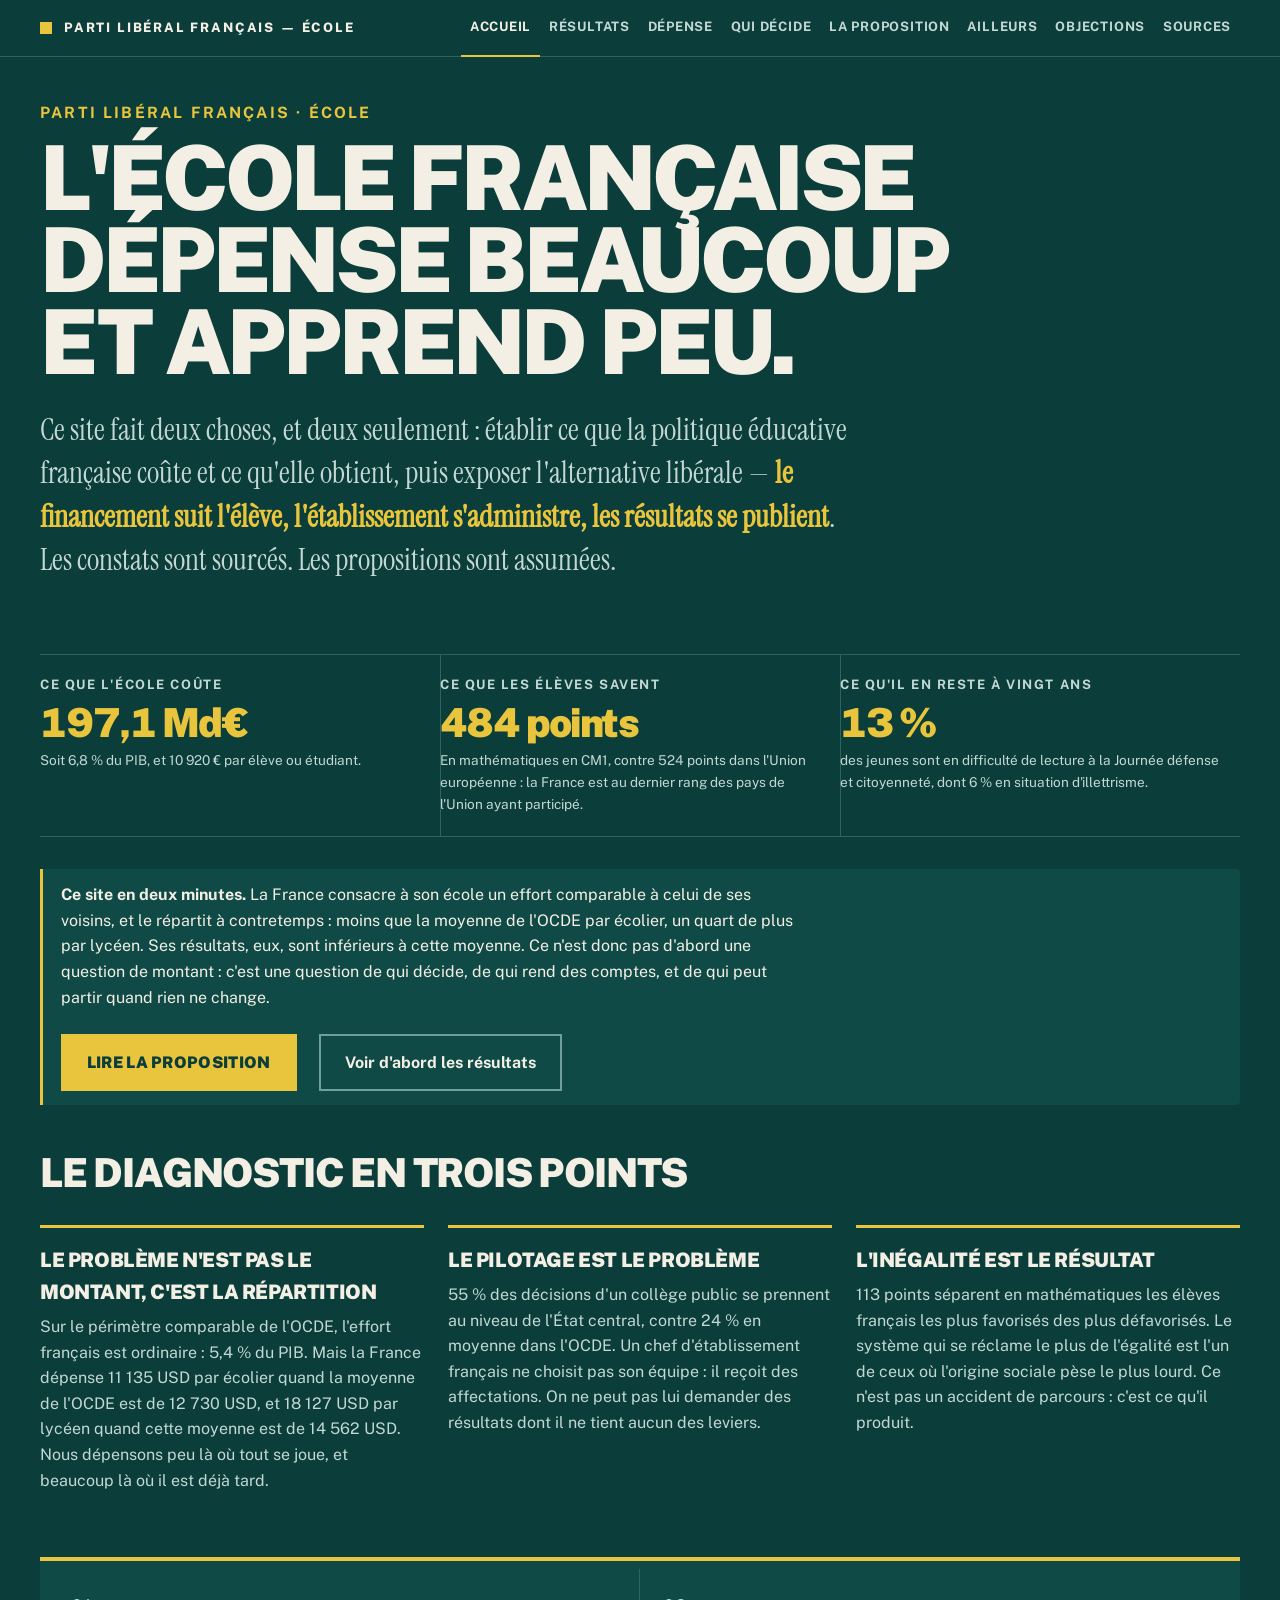
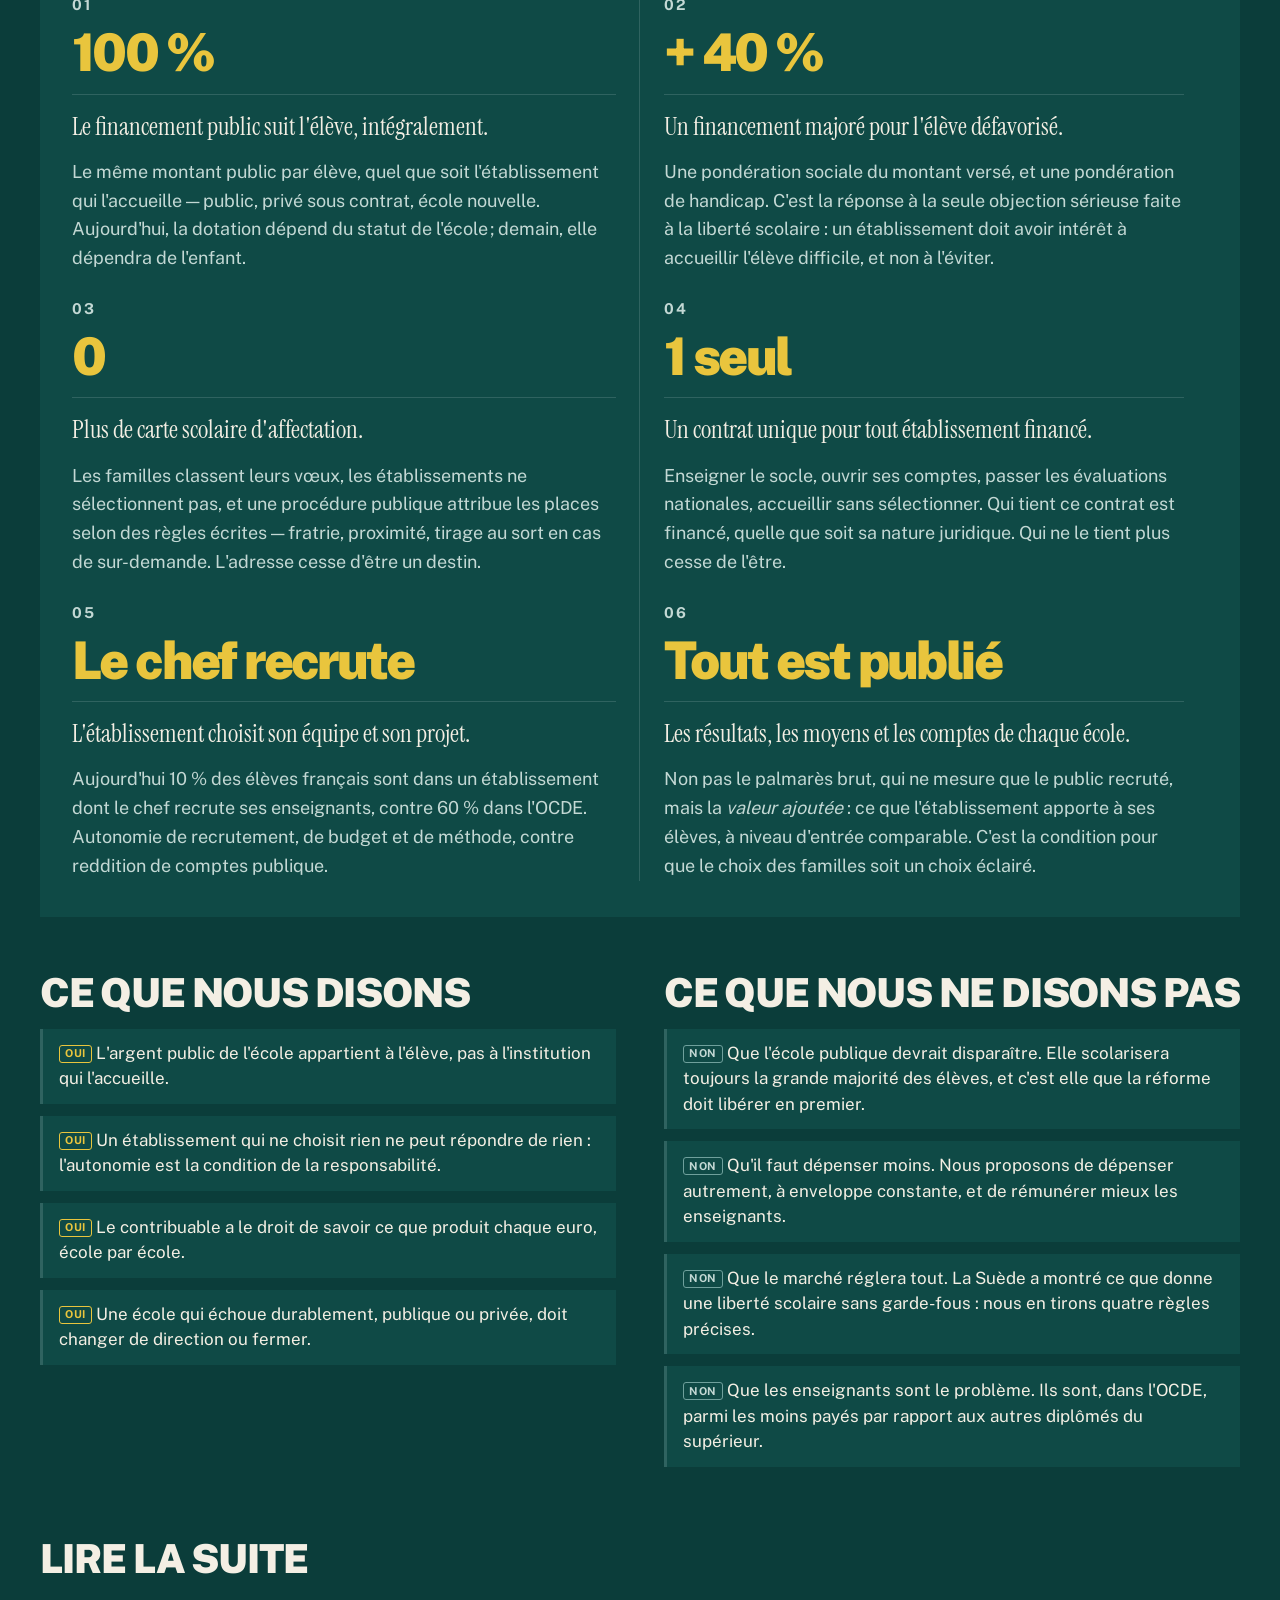
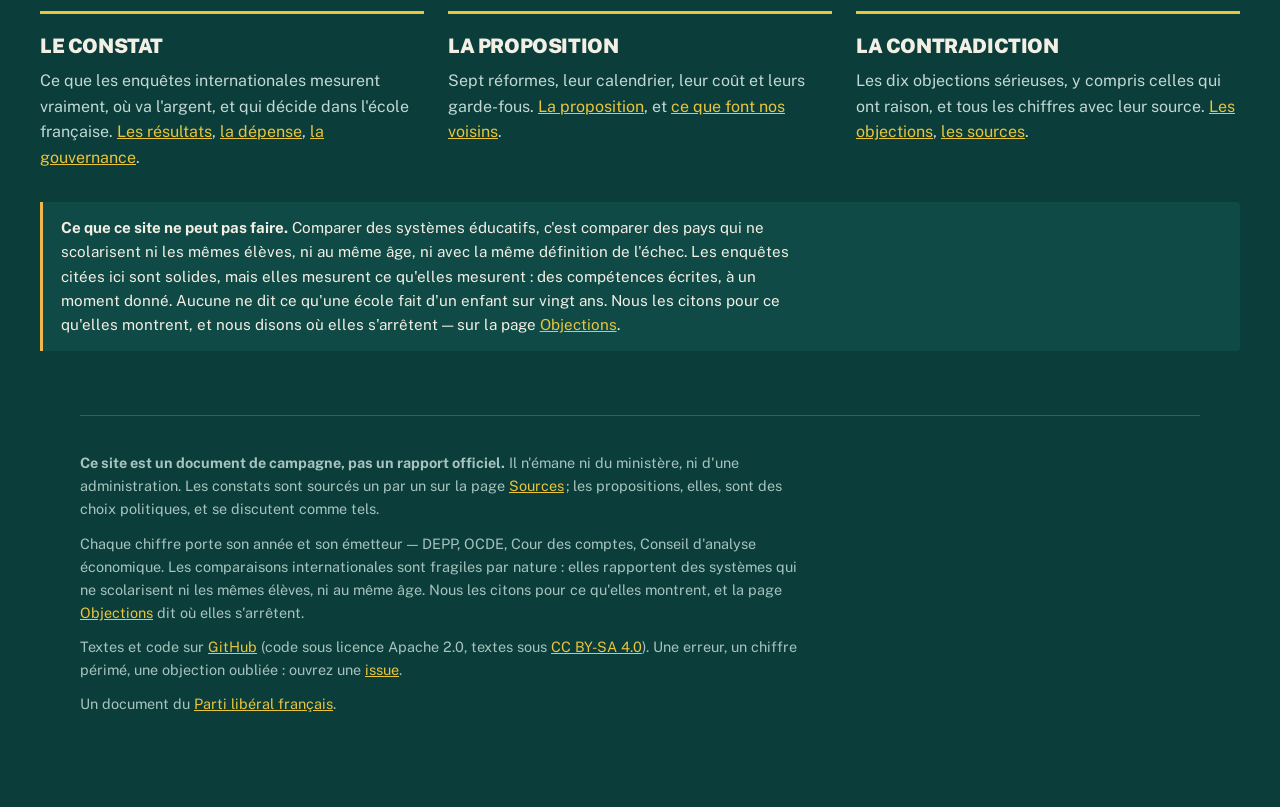
==== commit a5f9635c: "Corrige cinq erreurs factuelles du constat Cinq affirmations ne résistaient pas à une vérification a" ====
--- a/index.html
+++ b/index.html
@@ -25,7 +25,7 @@
   <nav aria-label="Navigation principale"><span class="groupe"><span class="etiquette">Le site</span><span class="liens"><a href="index.html" aria-current="page">Accueil</a></span></span><span class="groupe"><span class="etiquette">Le constat</span><span class="liens"><a href="resultats.html">Résultats</a><a href="depense.html">Dépense</a><a href="gouvernance.html">Qui décide</a></span></span><span class="groupe"><span class="etiquette">La proposition</span><span class="liens"><a href="proposition.html">La proposition</a><a href="comparaisons.html">Ailleurs</a></span></span><span class="groupe"><span class="etiquette">La confiance</span><span class="liens"><a href="objections.html">Objections</a><a href="sources.html">Sources</a></span></span></nav>
 </div></header>
 <main id="contenu">
-<div class="affiche"><p class="surtitre">Parti libéral français · École</p><h1>L'école française dépense beaucoup et apprend peu.</h1><p class="chapeau">Ce site fait deux choses, et deux seulement : établir ce que la politique éducative française coûte et ce qu'elle obtient, puis exposer l'alternative libérale — <strong class="cle-texte">le financement suit l'élève, l'établissement s'administre, les résultats se publient</strong>. Les constats sont sourcés. Les propositions sont assumées.</p></div><div class="fiches reperes"><div class="fiche"><span class="etiquette">Ce que l'école coûte</span><span class="valeur">197,1 Md€</span><span class="precision">Soit 6,8 % du PIB, et 10 920 € par élève ou étudiant.</span></div><div class="fiche"><span class="etiquette">Ce que les élèves savent</span><span class="valeur">484 points</span><span class="precision">En mathématiques en CM1, contre 524 points dans l'Union européenne : la France est dernière de l'Union.</span></div><div class="fiche"><span class="etiquette">Ce qu'il en reste à vingt ans</span><span class="valeur">13 %</span><span class="precision">des jeunes sont en difficulté de lecture à la Journée défense et citoyenneté, dont 6 % en situation d'illettrisme.</span></div></div><div class="note entree"><p><strong>Ce site en deux minutes.</strong> La France consacre à son école un effort supérieur à la moyenne européenne et obtient des résultats inférieurs à cette même moyenne. Ce n'est donc pas d'abord une question d'argent : c'est une question de qui décide, de qui rend des comptes, et de qui peut partir quand rien ne change.</p><p class="actions"><a class="bouton" href="proposition.html">Lire la proposition</a><a class="bouton second" href="resultats.html">Voir d'abord les résultats</a></p></div><h2>Le diagnostic en trois points</h2><div class="points"><div class="point"><h3>L'argent n'est pas le problème</h3><p>Avec 6,8 % du PIB du produit intérieur brut, la France dépense pour son école davantage que la moyenne des pays riches. Elle le dépense mal : l'écolier reçoit 9 080 € quand l'élève de classe préparatoire en reçoit 19 070 € — un à deux, au profit de ceux qui réussissent déjà.</p></div><div class="point"><h3>Le pilotage est le problème</h3><p>55 % des décisions d'un collège public se prennent au niveau de l'État central, contre 24 % en moyenne dans l'OCDE. Un chef d'établissement français ne choisit pas son équipe : il reçoit des affectations. On ne peut pas lui demander des résultats dont il ne tient aucun des leviers.</p></div><div class="point"><h3>L'inégalité est le résultat</h3><p>113 points séparent en mathématiques les élèves français les plus favorisés des plus défavorisés. Le système qui se réclame le plus de l'égalité est l'un de ceux où l'origine sociale pèse le plus lourd. Ce n'est pas un accident de parcours : c'est ce qu'il produit.</p></div></div><section class="engagements" aria-label="Les six engagements du programme"><div class="grille"><div class="engagement"><p class="rang">01</p><p class="chiffre">100 %</p><p class="promesse">Le financement public suit l'élève, intégralement.</p><p class="detail">Le même montant public par élève, quel que soit l'établissement qui l'accueille — public, privé sous contrat, école nouvelle. Aujourd'hui, la dotation dépend du statut de l'école ; demain, elle dépendra de l'enfant.</p></div><div class="engagement"><p class="rang">02</p><p class="chiffre">+ 40 %</p><p class="promesse">Un financement majoré pour l'élève défavorisé.</p><p class="detail">Une pondération sociale du montant versé, et une pondération de handicap. C'est la réponse à la seule objection sérieuse faite à la liberté scolaire : un établissement doit avoir intérêt à accueillir l'élève difficile, et non à l'éviter.</p></div><div class="engagement"><p class="rang">03</p><p class="chiffre">0</p><p class="promesse">Plus de carte scolaire d'affectation.</p><p class="detail">Les familles classent leurs vœux, les établissements ne sélectionnent pas, et une procédure publique attribue les places selon des règles écrites — fratrie, proximité, tirage au sort en cas de sur-demande. L'adresse cesse d'être un destin.</p></div><div class="engagement"><p class="rang">04</p><p class="chiffre">1 seul</p><p class="promesse">Un contrat unique pour tout établissement financé.</p><p class="detail">Enseigner le socle, ouvrir ses comptes, passer les évaluations nationales, accueillir sans sélectionner. Qui tient ce contrat est financé, quelle que soit sa nature juridique. Qui ne le tient plus cesse de l'être.</p></div><div class="engagement"><p class="rang">05</p><p class="chiffre">Le chef recrute</p><p class="promesse">L'établissement choisit son équipe et son projet.</p><p class="detail">Aujourd'hui 10 % des élèves français sont dans un établissement dont le chef recrute ses enseignants, contre 60 % dans l'OCDE. Autonomie de recrutement, de budget et de méthode, contre reddition de comptes publique.</p></div><div class="engagement"><p class="rang">06</p><p class="chiffre">Tout est publié</p><p class="promesse">Les résultats, les moyens et les comptes de chaque école.</p><p class="detail">Non pas le palmarès brut, qui ne mesure que le public recruté, mais la <em>valeur ajoutée</em> : ce que l'établissement apporte à ses élèves, à niveau d'entrée comparable. C'est la condition pour que le choix des familles soit un choix éclairé.</p></div></div></section><div class="paire"><div><h2>Ce que nous disons</h2><ul class="leviers"><li><span class="badge proposition">Oui</span> L'argent public de l'école appartient à l'élève, pas à l'institution qui l'accueille.</li><li><span class="badge proposition">Oui</span> Un établissement qui ne choisit rien ne peut répondre de rien : l'autonomie est la condition de la responsabilité.</li><li><span class="badge proposition">Oui</span> Le contribuable a le droit de savoir ce que produit chaque euro, école par école.</li><li><span class="badge proposition">Oui</span> Une école qui échoue durablement, publique ou privée, doit changer de direction ou fermer.</li></ul></div><div><h2>Ce que nous ne disons pas</h2><ul class="leviers"><li><span class="badge">Non</span> Que l'école publique devrait disparaître. Elle scolarisera toujours la grande majorité des élèves, et c'est elle que la réforme doit libérer en premier.</li><li><span class="badge">Non</span> Qu'il faut dépenser moins. Nous proposons de dépenser autrement, à enveloppe constante, et de rémunérer mieux les enseignants.</li><li><span class="badge">Non</span> Que le marché réglera tout. La Suède a montré ce que donne une liberté scolaire sans garde-fous : nous en tirons quatre règles précises.</li><li><span class="badge">Non</span> Que les enseignants sont le problème. Ils sont, dans l'OCDE, parmi les moins payés par rapport aux autres diplômés du supérieur.</li></ul></div></div><h2>Lire la suite</h2><div class="points"><div class="point"><h3>Le constat</h3><p>Ce que les enquêtes internationales mesurent vraiment, où va l'argent, et qui décide dans l'école française. <a href="resultats.html">Les résultats</a>, <a href="depense.html">la dépense</a>, <a href="gouvernance.html">la gouvernance</a>.</p></div><div class="point"><h3>La proposition</h3><p>Sept réformes, leur calendrier, leur coût et leurs garde-fous. <a href="proposition.html">La proposition</a>, et <a href="comparaisons.html">ce que font nos voisins</a>.</p></div><div class="point"><h3>La contradiction</h3><p>Les dix objections sérieuses, y compris celles qui ont raison, et tous les chiffres avec leur source. <a href="objections.html">Les objections</a>, <a href="sources.html">les sources</a>.</p></div></div><div class="note vigilance"><p><strong>Ce que ce site ne peut pas faire.</strong> Comparer des systèmes éducatifs, c'est comparer des pays qui ne scolarisent ni les mêmes élèves, ni au même âge, ni avec la même définition de l'échec. Les enquêtes citées ici sont solides, mais elles mesurent ce qu'elles mesurent : des compétences écrites, à un moment donné. Aucune ne dit ce qu'une école fait d'un enfant sur vingt ans. Nous les citons pour ce qu'elles montrent, et nous disons où elles s'arrêtent — sur la page <a href="objections.html">Objections</a>.</p></div>
+<div class="affiche"><p class="surtitre">Parti libéral français · École</p><h1>L'école française dépense beaucoup et apprend peu.</h1><p class="chapeau">Ce site fait deux choses, et deux seulement : établir ce que la politique éducative française coûte et ce qu'elle obtient, puis exposer l'alternative libérale — <strong class="cle-texte">le financement suit l'élève, l'établissement s'administre, les résultats se publient</strong>. Les constats sont sourcés. Les propositions sont assumées.</p></div><div class="fiches reperes"><div class="fiche"><span class="etiquette">Ce que l'école coûte</span><span class="valeur">197,1 Md€</span><span class="precision">Soit 6,8 % du PIB, et 10 920 € par élève ou étudiant.</span></div><div class="fiche"><span class="etiquette">Ce que les élèves savent</span><span class="valeur">484 points</span><span class="precision">En mathématiques en CM1, contre 524 points dans l'Union européenne : la France est au dernier rang des pays de l'Union ayant participé.</span></div><div class="fiche"><span class="etiquette">Ce qu'il en reste à vingt ans</span><span class="valeur">13 %</span><span class="precision">des jeunes sont en difficulté de lecture à la Journée défense et citoyenneté, dont 6 % en situation d'illettrisme.</span></div></div><div class="note entree"><p><strong>Ce site en deux minutes.</strong> La France consacre à son école un effort comparable à celui de ses voisins, et le répartit à contretemps : moins que la moyenne de l'OCDE par écolier, un quart de plus par lycéen. Ses résultats, eux, sont inférieurs à cette moyenne. Ce n'est donc pas d'abord une question de montant : c'est une question de qui décide, de qui rend des comptes, et de qui peut partir quand rien ne change.</p><p class="actions"><a class="bouton" href="proposition.html">Lire la proposition</a><a class="bouton second" href="resultats.html">Voir d'abord les résultats</a></p></div><h2>Le diagnostic en trois points</h2><div class="points"><div class="point"><h3>Le problème n'est pas le montant, c'est la répartition</h3><p>Sur le périmètre comparable de l'OCDE, l'effort français est ordinaire : 5,4 % du PIB. Mais la France dépense 11 135 USD par écolier quand la moyenne de l'OCDE est de 12 730 USD, et 18 127 USD par lycéen quand cette moyenne est de 14 562 USD. Nous dépensons peu là où tout se joue, et beaucoup là où il est déjà tard.</p></div><div class="point"><h3>Le pilotage est le problème</h3><p>55 % des décisions d'un collège public se prennent au niveau de l'État central, contre 24 % en moyenne dans l'OCDE. Un chef d'établissement français ne choisit pas son équipe : il reçoit des affectations. On ne peut pas lui demander des résultats dont il ne tient aucun des leviers.</p></div><div class="point"><h3>L'inégalité est le résultat</h3><p>113 points séparent en mathématiques les élèves français les plus favorisés des plus défavorisés. Le système qui se réclame le plus de l'égalité est l'un de ceux où l'origine sociale pèse le plus lourd. Ce n'est pas un accident de parcours : c'est ce qu'il produit.</p></div></div><section class="engagements" aria-label="Les six engagements du programme"><div class="grille"><div class="engagement"><p class="rang">01</p><p class="chiffre">100 %</p><p class="promesse">Le financement public suit l'élève, intégralement.</p><p class="detail">Le même montant public par élève, quel que soit l'établissement qui l'accueille — public, privé sous contrat, école nouvelle. Aujourd'hui, la dotation dépend du statut de l'école ; demain, elle dépendra de l'enfant.</p></div><div class="engagement"><p class="rang">02</p><p class="chiffre">+ 40 %</p><p class="promesse">Un financement majoré pour l'élève défavorisé.</p><p class="detail">Une pondération sociale du montant versé, et une pondération de handicap. C'est la réponse à la seule objection sérieuse faite à la liberté scolaire : un établissement doit avoir intérêt à accueillir l'élève difficile, et non à l'éviter.</p></div><div class="engagement"><p class="rang">03</p><p class="chiffre">0</p><p class="promesse">Plus de carte scolaire d'affectation.</p><p class="detail">Les familles classent leurs vœux, les établissements ne sélectionnent pas, et une procédure publique attribue les places selon des règles écrites — fratrie, proximité, tirage au sort en cas de sur-demande. L'adresse cesse d'être un destin.</p></div><div class="engagement"><p class="rang">04</p><p class="chiffre">1 seul</p><p class="promesse">Un contrat unique pour tout établissement financé.</p><p class="detail">Enseigner le socle, ouvrir ses comptes, passer les évaluations nationales, accueillir sans sélectionner. Qui tient ce contrat est financé, quelle que soit sa nature juridique. Qui ne le tient plus cesse de l'être.</p></div><div class="engagement"><p class="rang">05</p><p class="chiffre">Le chef recrute</p><p class="promesse">L'établissement choisit son équipe et son projet.</p><p class="detail">Aujourd'hui 10 % des élèves français sont dans un établissement dont le chef recrute ses enseignants, contre 60 % dans l'OCDE. Autonomie de recrutement, de budget et de méthode, contre reddition de comptes publique.</p></div><div class="engagement"><p class="rang">06</p><p class="chiffre">Tout est publié</p><p class="promesse">Les résultats, les moyens et les comptes de chaque école.</p><p class="detail">Non pas le palmarès brut, qui ne mesure que le public recruté, mais la <em>valeur ajoutée</em> : ce que l'établissement apporte à ses élèves, à niveau d'entrée comparable. C'est la condition pour que le choix des familles soit un choix éclairé.</p></div></div></section><div class="paire"><div><h2>Ce que nous disons</h2><ul class="leviers"><li><span class="badge proposition">Oui</span> L'argent public de l'école appartient à l'élève, pas à l'institution qui l'accueille.</li><li><span class="badge proposition">Oui</span> Un établissement qui ne choisit rien ne peut répondre de rien : l'autonomie est la condition de la responsabilité.</li><li><span class="badge proposition">Oui</span> Le contribuable a le droit de savoir ce que produit chaque euro, école par école.</li><li><span class="badge proposition">Oui</span> Une école qui échoue durablement, publique ou privée, doit changer de direction ou fermer.</li></ul></div><div><h2>Ce que nous ne disons pas</h2><ul class="leviers"><li><span class="badge">Non</span> Que l'école publique devrait disparaître. Elle scolarisera toujours la grande majorité des élèves, et c'est elle que la réforme doit libérer en premier.</li><li><span class="badge">Non</span> Qu'il faut dépenser moins. Nous proposons de dépenser autrement, à enveloppe constante, et de rémunérer mieux les enseignants.</li><li><span class="badge">Non</span> Que le marché réglera tout. La Suède a montré ce que donne une liberté scolaire sans garde-fous : nous en tirons quatre règles précises.</li><li><span class="badge">Non</span> Que les enseignants sont le problème. Ils sont, dans l'OCDE, parmi les moins payés par rapport aux autres diplômés du supérieur.</li></ul></div></div><h2>Lire la suite</h2><div class="points"><div class="point"><h3>Le constat</h3><p>Ce que les enquêtes internationales mesurent vraiment, où va l'argent, et qui décide dans l'école française. <a href="resultats.html">Les résultats</a>, <a href="depense.html">la dépense</a>, <a href="gouvernance.html">la gouvernance</a>.</p></div><div class="point"><h3>La proposition</h3><p>Sept réformes, leur calendrier, leur coût et leurs garde-fous. <a href="proposition.html">La proposition</a>, et <a href="comparaisons.html">ce que font nos voisins</a>.</p></div><div class="point"><h3>La contradiction</h3><p>Les dix objections sérieuses, y compris celles qui ont raison, et tous les chiffres avec leur source. <a href="objections.html">Les objections</a>, <a href="sources.html">les sources</a>.</p></div></div><div class="note vigilance"><p><strong>Ce que ce site ne peut pas faire.</strong> Comparer des systèmes éducatifs, c'est comparer des pays qui ne scolarisent ni les mêmes élèves, ni au même âge, ni avec la même définition de l'échec. Les enquêtes citées ici sont solides, mais elles mesurent ce qu'elles mesurent : des compétences écrites, à un moment donné. Aucune ne dit ce qu'une école fait d'un enfant sur vingt ans. Nous les citons pour ce qu'elles montrent, et nous disons où elles s'arrêtent — sur la page <a href="objections.html">Objections</a>.</p></div>
 <footer>
   <p><strong>Ce site est un document de campagne, pas un rapport officiel.</strong>
   Il n'émane ni du ministère, ni d'une administration. Les constats sont
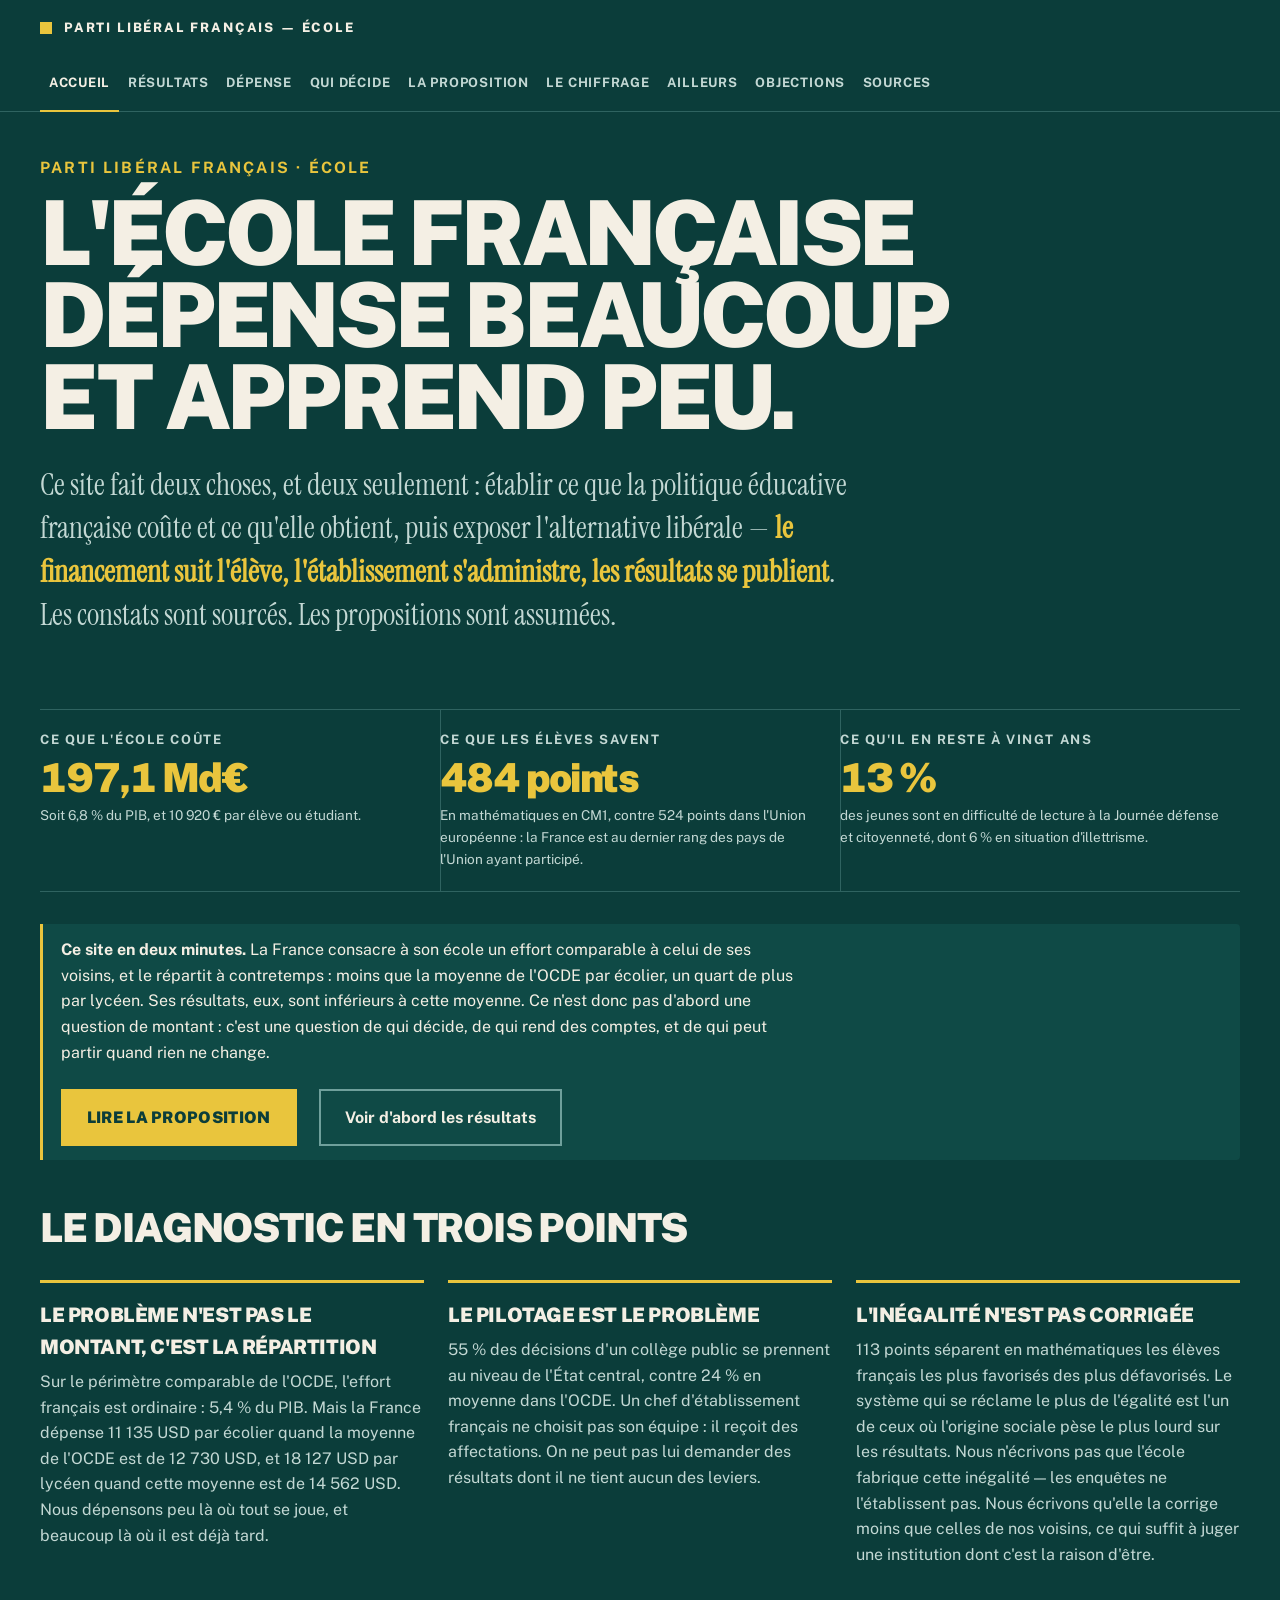
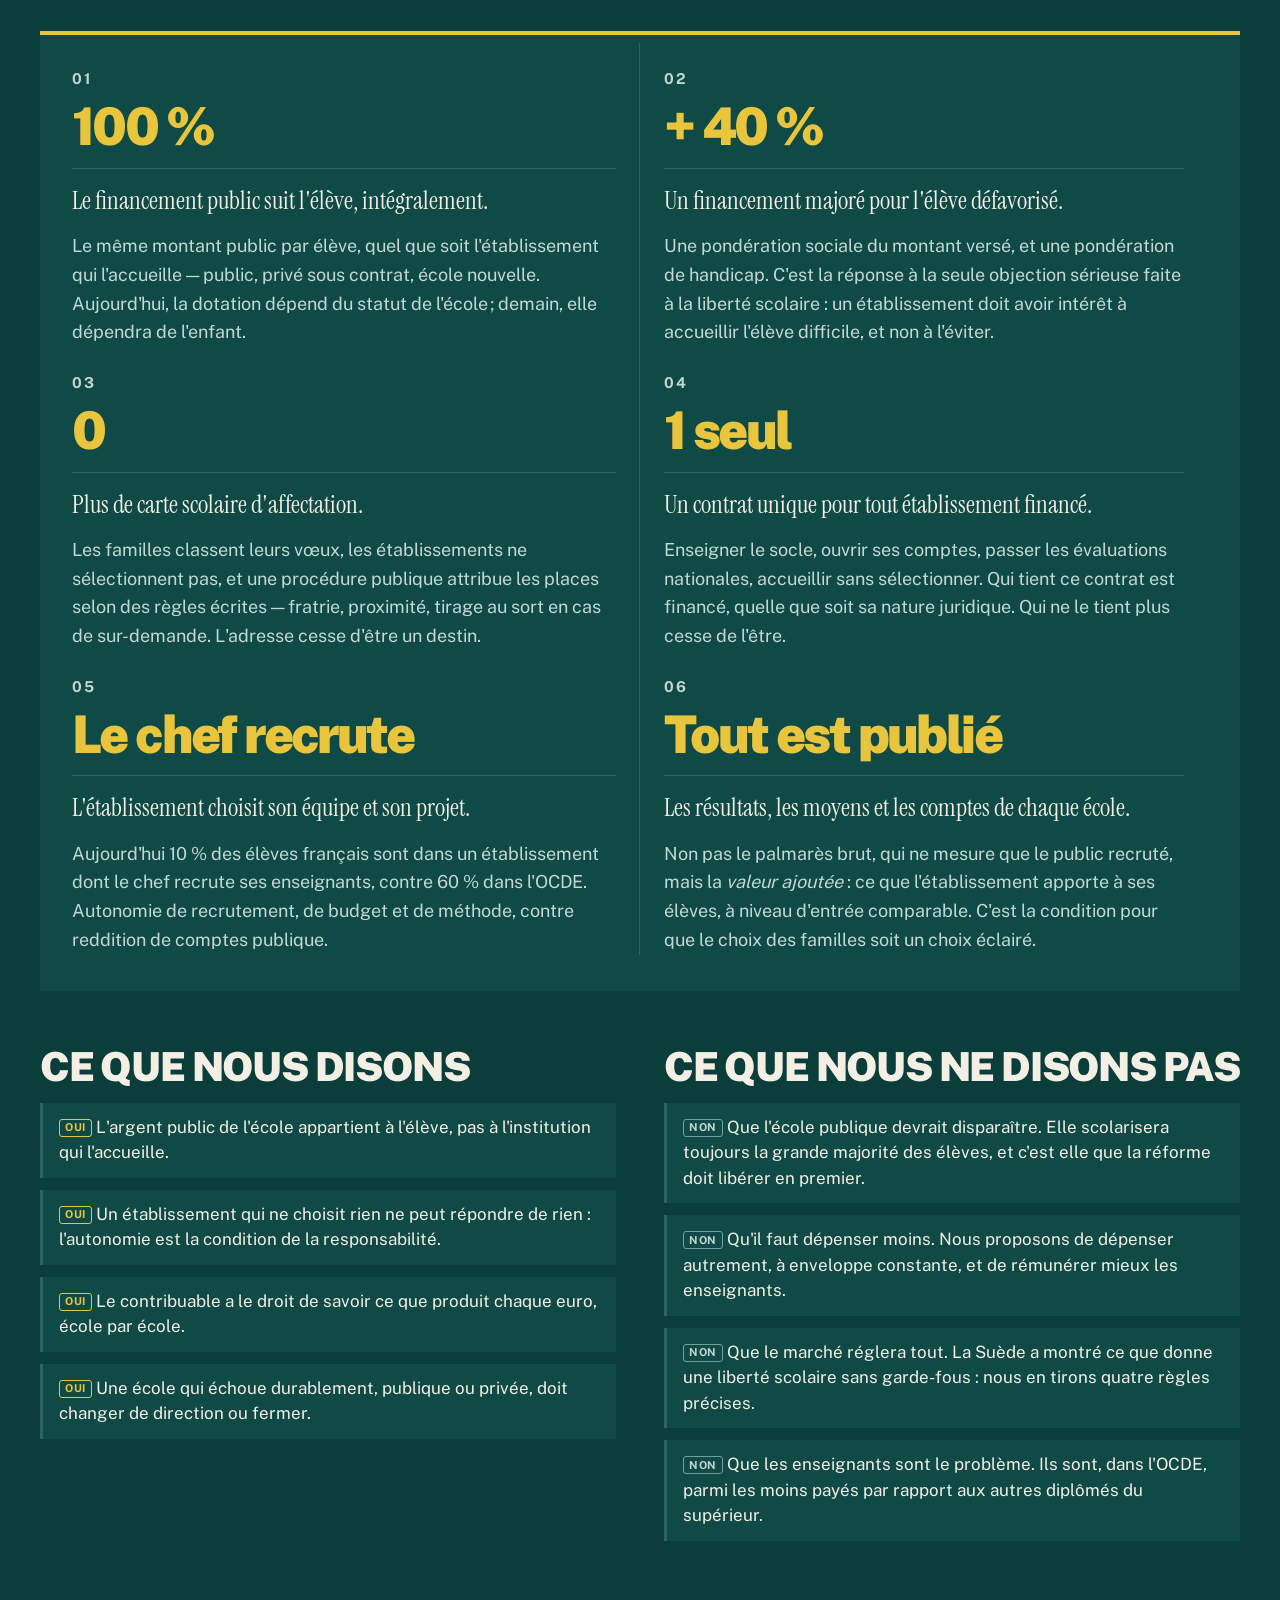
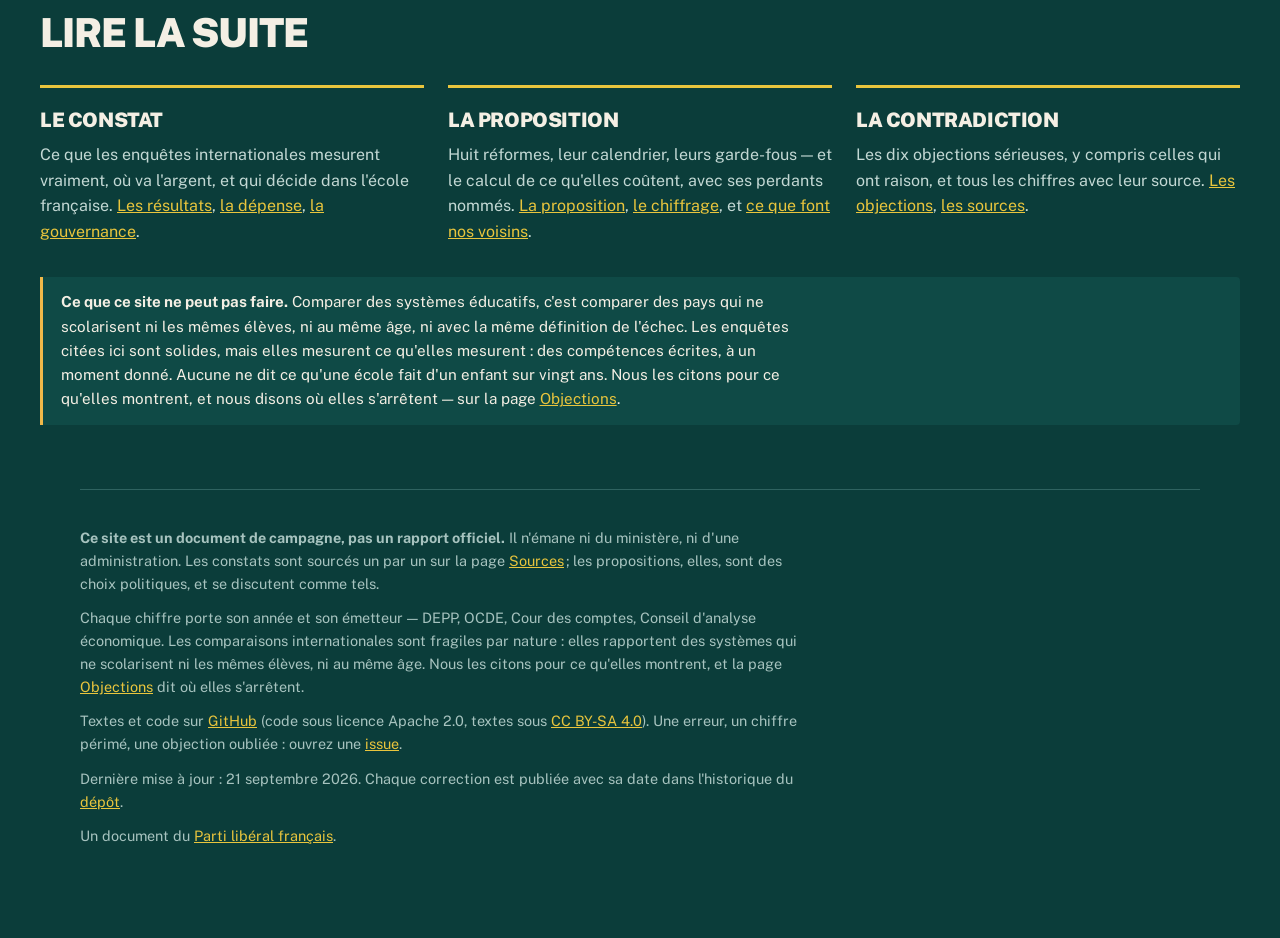
==== commit 503c7cf1: "Chiffre la proposition, nomme ses perdants, et affronte le droit Il restait à ce programme six manqu" ====
--- a/index.html
+++ b/index.html
@@ -22,10 +22,10 @@
 <a class="evitement" href="#contenu">Aller au contenu</a>
 <header class="bandeau"><div class="interieur">
   <p class="nom"><a href="index.html"><span>Parti libéral français — École</span></a></p>
-  <nav aria-label="Navigation principale"><span class="groupe"><span class="etiquette">Le site</span><span class="liens"><a href="index.html" aria-current="page">Accueil</a></span></span><span class="groupe"><span class="etiquette">Le constat</span><span class="liens"><a href="resultats.html">Résultats</a><a href="depense.html">Dépense</a><a href="gouvernance.html">Qui décide</a></span></span><span class="groupe"><span class="etiquette">La proposition</span><span class="liens"><a href="proposition.html">La proposition</a><a href="comparaisons.html">Ailleurs</a></span></span><span class="groupe"><span class="etiquette">La confiance</span><span class="liens"><a href="objections.html">Objections</a><a href="sources.html">Sources</a></span></span></nav>
+  <nav aria-label="Navigation principale"><span class="groupe"><span class="etiquette">Le site</span><span class="liens"><a href="index.html" aria-current="page">Accueil</a></span></span><span class="groupe"><span class="etiquette">Le constat</span><span class="liens"><a href="resultats.html">Résultats</a><a href="depense.html">Dépense</a><a href="gouvernance.html">Qui décide</a></span></span><span class="groupe"><span class="etiquette">La proposition</span><span class="liens"><a href="proposition.html">La proposition</a><a href="chiffrage.html">Le chiffrage</a><a href="comparaisons.html">Ailleurs</a></span></span><span class="groupe"><span class="etiquette">La confiance</span><span class="liens"><a href="objections.html">Objections</a><a href="sources.html">Sources</a></span></span></nav>
 </div></header>
 <main id="contenu">
-<div class="affiche"><p class="surtitre">Parti libéral français · École</p><h1>L'école française dépense beaucoup et apprend peu.</h1><p class="chapeau">Ce site fait deux choses, et deux seulement : établir ce que la politique éducative française coûte et ce qu'elle obtient, puis exposer l'alternative libérale — <strong class="cle-texte">le financement suit l'élève, l'établissement s'administre, les résultats se publient</strong>. Les constats sont sourcés. Les propositions sont assumées.</p></div><div class="fiches reperes"><div class="fiche"><span class="etiquette">Ce que l'école coûte</span><span class="valeur">197,1 Md€</span><span class="precision">Soit 6,8 % du PIB, et 10 920 € par élève ou étudiant.</span></div><div class="fiche"><span class="etiquette">Ce que les élèves savent</span><span class="valeur">484 points</span><span class="precision">En mathématiques en CM1, contre 524 points dans l'Union européenne : la France est au dernier rang des pays de l'Union ayant participé.</span></div><div class="fiche"><span class="etiquette">Ce qu'il en reste à vingt ans</span><span class="valeur">13 %</span><span class="precision">des jeunes sont en difficulté de lecture à la Journée défense et citoyenneté, dont 6 % en situation d'illettrisme.</span></div></div><div class="note entree"><p><strong>Ce site en deux minutes.</strong> La France consacre à son école un effort comparable à celui de ses voisins, et le répartit à contretemps : moins que la moyenne de l'OCDE par écolier, un quart de plus par lycéen. Ses résultats, eux, sont inférieurs à cette moyenne. Ce n'est donc pas d'abord une question de montant : c'est une question de qui décide, de qui rend des comptes, et de qui peut partir quand rien ne change.</p><p class="actions"><a class="bouton" href="proposition.html">Lire la proposition</a><a class="bouton second" href="resultats.html">Voir d'abord les résultats</a></p></div><h2>Le diagnostic en trois points</h2><div class="points"><div class="point"><h3>Le problème n'est pas le montant, c'est la répartition</h3><p>Sur le périmètre comparable de l'OCDE, l'effort français est ordinaire : 5,4 % du PIB. Mais la France dépense 11 135 USD par écolier quand la moyenne de l'OCDE est de 12 730 USD, et 18 127 USD par lycéen quand cette moyenne est de 14 562 USD. Nous dépensons peu là où tout se joue, et beaucoup là où il est déjà tard.</p></div><div class="point"><h3>Le pilotage est le problème</h3><p>55 % des décisions d'un collège public se prennent au niveau de l'État central, contre 24 % en moyenne dans l'OCDE. Un chef d'établissement français ne choisit pas son équipe : il reçoit des affectations. On ne peut pas lui demander des résultats dont il ne tient aucun des leviers.</p></div><div class="point"><h3>L'inégalité est le résultat</h3><p>113 points séparent en mathématiques les élèves français les plus favorisés des plus défavorisés. Le système qui se réclame le plus de l'égalité est l'un de ceux où l'origine sociale pèse le plus lourd. Ce n'est pas un accident de parcours : c'est ce qu'il produit.</p></div></div><section class="engagements" aria-label="Les six engagements du programme"><div class="grille"><div class="engagement"><p class="rang">01</p><p class="chiffre">100 %</p><p class="promesse">Le financement public suit l'élève, intégralement.</p><p class="detail">Le même montant public par élève, quel que soit l'établissement qui l'accueille — public, privé sous contrat, école nouvelle. Aujourd'hui, la dotation dépend du statut de l'école ; demain, elle dépendra de l'enfant.</p></div><div class="engagement"><p class="rang">02</p><p class="chiffre">+ 40 %</p><p class="promesse">Un financement majoré pour l'élève défavorisé.</p><p class="detail">Une pondération sociale du montant versé, et une pondération de handicap. C'est la réponse à la seule objection sérieuse faite à la liberté scolaire : un établissement doit avoir intérêt à accueillir l'élève difficile, et non à l'éviter.</p></div><div class="engagement"><p class="rang">03</p><p class="chiffre">0</p><p class="promesse">Plus de carte scolaire d'affectation.</p><p class="detail">Les familles classent leurs vœux, les établissements ne sélectionnent pas, et une procédure publique attribue les places selon des règles écrites — fratrie, proximité, tirage au sort en cas de sur-demande. L'adresse cesse d'être un destin.</p></div><div class="engagement"><p class="rang">04</p><p class="chiffre">1 seul</p><p class="promesse">Un contrat unique pour tout établissement financé.</p><p class="detail">Enseigner le socle, ouvrir ses comptes, passer les évaluations nationales, accueillir sans sélectionner. Qui tient ce contrat est financé, quelle que soit sa nature juridique. Qui ne le tient plus cesse de l'être.</p></div><div class="engagement"><p class="rang">05</p><p class="chiffre">Le chef recrute</p><p class="promesse">L'établissement choisit son équipe et son projet.</p><p class="detail">Aujourd'hui 10 % des élèves français sont dans un établissement dont le chef recrute ses enseignants, contre 60 % dans l'OCDE. Autonomie de recrutement, de budget et de méthode, contre reddition de comptes publique.</p></div><div class="engagement"><p class="rang">06</p><p class="chiffre">Tout est publié</p><p class="promesse">Les résultats, les moyens et les comptes de chaque école.</p><p class="detail">Non pas le palmarès brut, qui ne mesure que le public recruté, mais la <em>valeur ajoutée</em> : ce que l'établissement apporte à ses élèves, à niveau d'entrée comparable. C'est la condition pour que le choix des familles soit un choix éclairé.</p></div></div></section><div class="paire"><div><h2>Ce que nous disons</h2><ul class="leviers"><li><span class="badge proposition">Oui</span> L'argent public de l'école appartient à l'élève, pas à l'institution qui l'accueille.</li><li><span class="badge proposition">Oui</span> Un établissement qui ne choisit rien ne peut répondre de rien : l'autonomie est la condition de la responsabilité.</li><li><span class="badge proposition">Oui</span> Le contribuable a le droit de savoir ce que produit chaque euro, école par école.</li><li><span class="badge proposition">Oui</span> Une école qui échoue durablement, publique ou privée, doit changer de direction ou fermer.</li></ul></div><div><h2>Ce que nous ne disons pas</h2><ul class="leviers"><li><span class="badge">Non</span> Que l'école publique devrait disparaître. Elle scolarisera toujours la grande majorité des élèves, et c'est elle que la réforme doit libérer en premier.</li><li><span class="badge">Non</span> Qu'il faut dépenser moins. Nous proposons de dépenser autrement, à enveloppe constante, et de rémunérer mieux les enseignants.</li><li><span class="badge">Non</span> Que le marché réglera tout. La Suède a montré ce que donne une liberté scolaire sans garde-fous : nous en tirons quatre règles précises.</li><li><span class="badge">Non</span> Que les enseignants sont le problème. Ils sont, dans l'OCDE, parmi les moins payés par rapport aux autres diplômés du supérieur.</li></ul></div></div><h2>Lire la suite</h2><div class="points"><div class="point"><h3>Le constat</h3><p>Ce que les enquêtes internationales mesurent vraiment, où va l'argent, et qui décide dans l'école française. <a href="resultats.html">Les résultats</a>, <a href="depense.html">la dépense</a>, <a href="gouvernance.html">la gouvernance</a>.</p></div><div class="point"><h3>La proposition</h3><p>Sept réformes, leur calendrier, leur coût et leurs garde-fous. <a href="proposition.html">La proposition</a>, et <a href="comparaisons.html">ce que font nos voisins</a>.</p></div><div class="point"><h3>La contradiction</h3><p>Les dix objections sérieuses, y compris celles qui ont raison, et tous les chiffres avec leur source. <a href="objections.html">Les objections</a>, <a href="sources.html">les sources</a>.</p></div></div><div class="note vigilance"><p><strong>Ce que ce site ne peut pas faire.</strong> Comparer des systèmes éducatifs, c'est comparer des pays qui ne scolarisent ni les mêmes élèves, ni au même âge, ni avec la même définition de l'échec. Les enquêtes citées ici sont solides, mais elles mesurent ce qu'elles mesurent : des compétences écrites, à un moment donné. Aucune ne dit ce qu'une école fait d'un enfant sur vingt ans. Nous les citons pour ce qu'elles montrent, et nous disons où elles s'arrêtent — sur la page <a href="objections.html">Objections</a>.</p></div>
+<div class="affiche"><p class="surtitre">Parti libéral français · École</p><h1>L'école française dépense beaucoup et apprend peu.</h1><p class="chapeau">Ce site fait deux choses, et deux seulement : établir ce que la politique éducative française coûte et ce qu'elle obtient, puis exposer l'alternative libérale — <strong class="cle-texte">le financement suit l'élève, l'établissement s'administre, les résultats se publient</strong>. Les constats sont sourcés. Les propositions sont assumées.</p></div><div class="fiches reperes"><div class="fiche"><span class="etiquette">Ce que l'école coûte</span><span class="valeur">197,1 Md€</span><span class="precision">Soit 6,8 % du PIB, et 10 920 € par élève ou étudiant.</span></div><div class="fiche"><span class="etiquette">Ce que les élèves savent</span><span class="valeur">484 points</span><span class="precision">En mathématiques en CM1, contre 524 points dans l'Union européenne : la France est au dernier rang des pays de l'Union ayant participé.</span></div><div class="fiche"><span class="etiquette">Ce qu'il en reste à vingt ans</span><span class="valeur">13 %</span><span class="precision">des jeunes sont en difficulté de lecture à la Journée défense et citoyenneté, dont 6 % en situation d'illettrisme.</span></div></div><div class="note entree"><p><strong>Ce site en deux minutes.</strong> La France consacre à son école un effort comparable à celui de ses voisins, et le répartit à contretemps : moins que la moyenne de l'OCDE par écolier, un quart de plus par lycéen. Ses résultats, eux, sont inférieurs à cette moyenne. Ce n'est donc pas d'abord une question de montant : c'est une question de qui décide, de qui rend des comptes, et de qui peut partir quand rien ne change.</p><p class="actions"><a class="bouton" href="proposition.html">Lire la proposition</a><a class="bouton second" href="resultats.html">Voir d'abord les résultats</a></p></div><h2>Le diagnostic en trois points</h2><div class="points"><div class="point"><h3>Le problème n'est pas le montant, c'est la répartition</h3><p>Sur le périmètre comparable de l'OCDE, l'effort français est ordinaire : 5,4 % du PIB. Mais la France dépense 11 135 USD par écolier quand la moyenne de l'OCDE est de 12 730 USD, et 18 127 USD par lycéen quand cette moyenne est de 14 562 USD. Nous dépensons peu là où tout se joue, et beaucoup là où il est déjà tard.</p></div><div class="point"><h3>Le pilotage est le problème</h3><p>55 % des décisions d'un collège public se prennent au niveau de l'État central, contre 24 % en moyenne dans l'OCDE. Un chef d'établissement français ne choisit pas son équipe : il reçoit des affectations. On ne peut pas lui demander des résultats dont il ne tient aucun des leviers.</p></div><div class="point"><h3>L'inégalité n'est pas corrigée</h3><p>113 points séparent en mathématiques les élèves français les plus favorisés des plus défavorisés. Le système qui se réclame le plus de l'égalité est l'un de ceux où l'origine sociale pèse le plus lourd sur les résultats. Nous n'écrivons pas que l'école fabrique cette inégalité — les enquêtes ne l'établissent pas. Nous écrivons qu'elle la corrige moins que celles de nos voisins, ce qui suffit à juger une institution dont c'est la raison d'être.</p></div></div><section class="engagements" aria-label="Les six engagements du programme"><div class="grille"><div class="engagement"><p class="rang">01</p><p class="chiffre">100 %</p><p class="promesse">Le financement public suit l'élève, intégralement.</p><p class="detail">Le même montant public par élève, quel que soit l'établissement qui l'accueille — public, privé sous contrat, école nouvelle. Aujourd'hui, la dotation dépend du statut de l'école ; demain, elle dépendra de l'enfant.</p></div><div class="engagement"><p class="rang">02</p><p class="chiffre">+ 40 %</p><p class="promesse">Un financement majoré pour l'élève défavorisé.</p><p class="detail">Une pondération sociale du montant versé, et une pondération de handicap. C'est la réponse à la seule objection sérieuse faite à la liberté scolaire : un établissement doit avoir intérêt à accueillir l'élève difficile, et non à l'éviter.</p></div><div class="engagement"><p class="rang">03</p><p class="chiffre">0</p><p class="promesse">Plus de carte scolaire d'affectation.</p><p class="detail">Les familles classent leurs vœux, les établissements ne sélectionnent pas, et une procédure publique attribue les places selon des règles écrites — fratrie, proximité, tirage au sort en cas de sur-demande. L'adresse cesse d'être un destin.</p></div><div class="engagement"><p class="rang">04</p><p class="chiffre">1 seul</p><p class="promesse">Un contrat unique pour tout établissement financé.</p><p class="detail">Enseigner le socle, ouvrir ses comptes, passer les évaluations nationales, accueillir sans sélectionner. Qui tient ce contrat est financé, quelle que soit sa nature juridique. Qui ne le tient plus cesse de l'être.</p></div><div class="engagement"><p class="rang">05</p><p class="chiffre">Le chef recrute</p><p class="promesse">L'établissement choisit son équipe et son projet.</p><p class="detail">Aujourd'hui 10 % des élèves français sont dans un établissement dont le chef recrute ses enseignants, contre 60 % dans l'OCDE. Autonomie de recrutement, de budget et de méthode, contre reddition de comptes publique.</p></div><div class="engagement"><p class="rang">06</p><p class="chiffre">Tout est publié</p><p class="promesse">Les résultats, les moyens et les comptes de chaque école.</p><p class="detail">Non pas le palmarès brut, qui ne mesure que le public recruté, mais la <em>valeur ajoutée</em> : ce que l'établissement apporte à ses élèves, à niveau d'entrée comparable. C'est la condition pour que le choix des familles soit un choix éclairé.</p></div></div></section><div class="paire"><div><h2>Ce que nous disons</h2><ul class="leviers"><li><span class="badge proposition">Oui</span> L'argent public de l'école appartient à l'élève, pas à l'institution qui l'accueille.</li><li><span class="badge proposition">Oui</span> Un établissement qui ne choisit rien ne peut répondre de rien : l'autonomie est la condition de la responsabilité.</li><li><span class="badge proposition">Oui</span> Le contribuable a le droit de savoir ce que produit chaque euro, école par école.</li><li><span class="badge proposition">Oui</span> Une école qui échoue durablement, publique ou privée, doit changer de direction ou fermer.</li></ul></div><div><h2>Ce que nous ne disons pas</h2><ul class="leviers"><li><span class="badge">Non</span> Que l'école publique devrait disparaître. Elle scolarisera toujours la grande majorité des élèves, et c'est elle que la réforme doit libérer en premier.</li><li><span class="badge">Non</span> Qu'il faut dépenser moins. Nous proposons de dépenser autrement, à enveloppe constante, et de rémunérer mieux les enseignants.</li><li><span class="badge">Non</span> Que le marché réglera tout. La Suède a montré ce que donne une liberté scolaire sans garde-fous : nous en tirons quatre règles précises.</li><li><span class="badge">Non</span> Que les enseignants sont le problème. Ils sont, dans l'OCDE, parmi les moins payés par rapport aux autres diplômés du supérieur.</li></ul></div></div><h2>Lire la suite</h2><div class="points"><div class="point"><h3>Le constat</h3><p>Ce que les enquêtes internationales mesurent vraiment, où va l'argent, et qui décide dans l'école française. <a href="resultats.html">Les résultats</a>, <a href="depense.html">la dépense</a>, <a href="gouvernance.html">la gouvernance</a>.</p></div><div class="point"><h3>La proposition</h3><p>Huit réformes, leur calendrier, leurs garde-fous — et le calcul de ce qu'elles coûtent, avec ses perdants nommés. <a href="proposition.html">La proposition</a>, <a href="chiffrage.html">le chiffrage</a>, et <a href="comparaisons.html">ce que font nos voisins</a>.</p></div><div class="point"><h3>La contradiction</h3><p>Les dix objections sérieuses, y compris celles qui ont raison, et tous les chiffres avec leur source. <a href="objections.html">Les objections</a>, <a href="sources.html">les sources</a>.</p></div></div><div class="note vigilance"><p><strong>Ce que ce site ne peut pas faire.</strong> Comparer des systèmes éducatifs, c'est comparer des pays qui ne scolarisent ni les mêmes élèves, ni au même âge, ni avec la même définition de l'échec. Les enquêtes citées ici sont solides, mais elles mesurent ce qu'elles mesurent : des compétences écrites, à un moment donné. Aucune ne dit ce qu'une école fait d'un enfant sur vingt ans. Nous les citons pour ce qu'elles montrent, et nous disons où elles s'arrêtent — sur la page <a href="objections.html">Objections</a>.</p></div>
 <footer>
   <p><strong>Ce site est un document de campagne, pas un rapport officiel.</strong>
   Il n'émane ni du ministère, ni d'une administration. Les constats sont
@@ -40,6 +40,9 @@
   textes sous <a href="https://creativecommons.org/licenses/by-sa/4.0/deed.fr">CC BY-SA 4.0</a>).
   Une erreur, un chiffre périmé, une objection oubliée : ouvrez une
   <a href="https://github.com/g-pliberal/education/issues">issue</a>.</p>
+  <p class="discret">Dernière mise à jour : 21 septembre 2026. Chaque
+  correction est publiée avec sa date dans l'historique du
+  <a href="https://github.com/g-pliberal/education">dépôt</a>.</p>
   <p class="retour-site">Un document du
   <a href="https://partiliberalfrancais.fr/" target="_top">Parti libéral français</a>.</p>
 </footer>
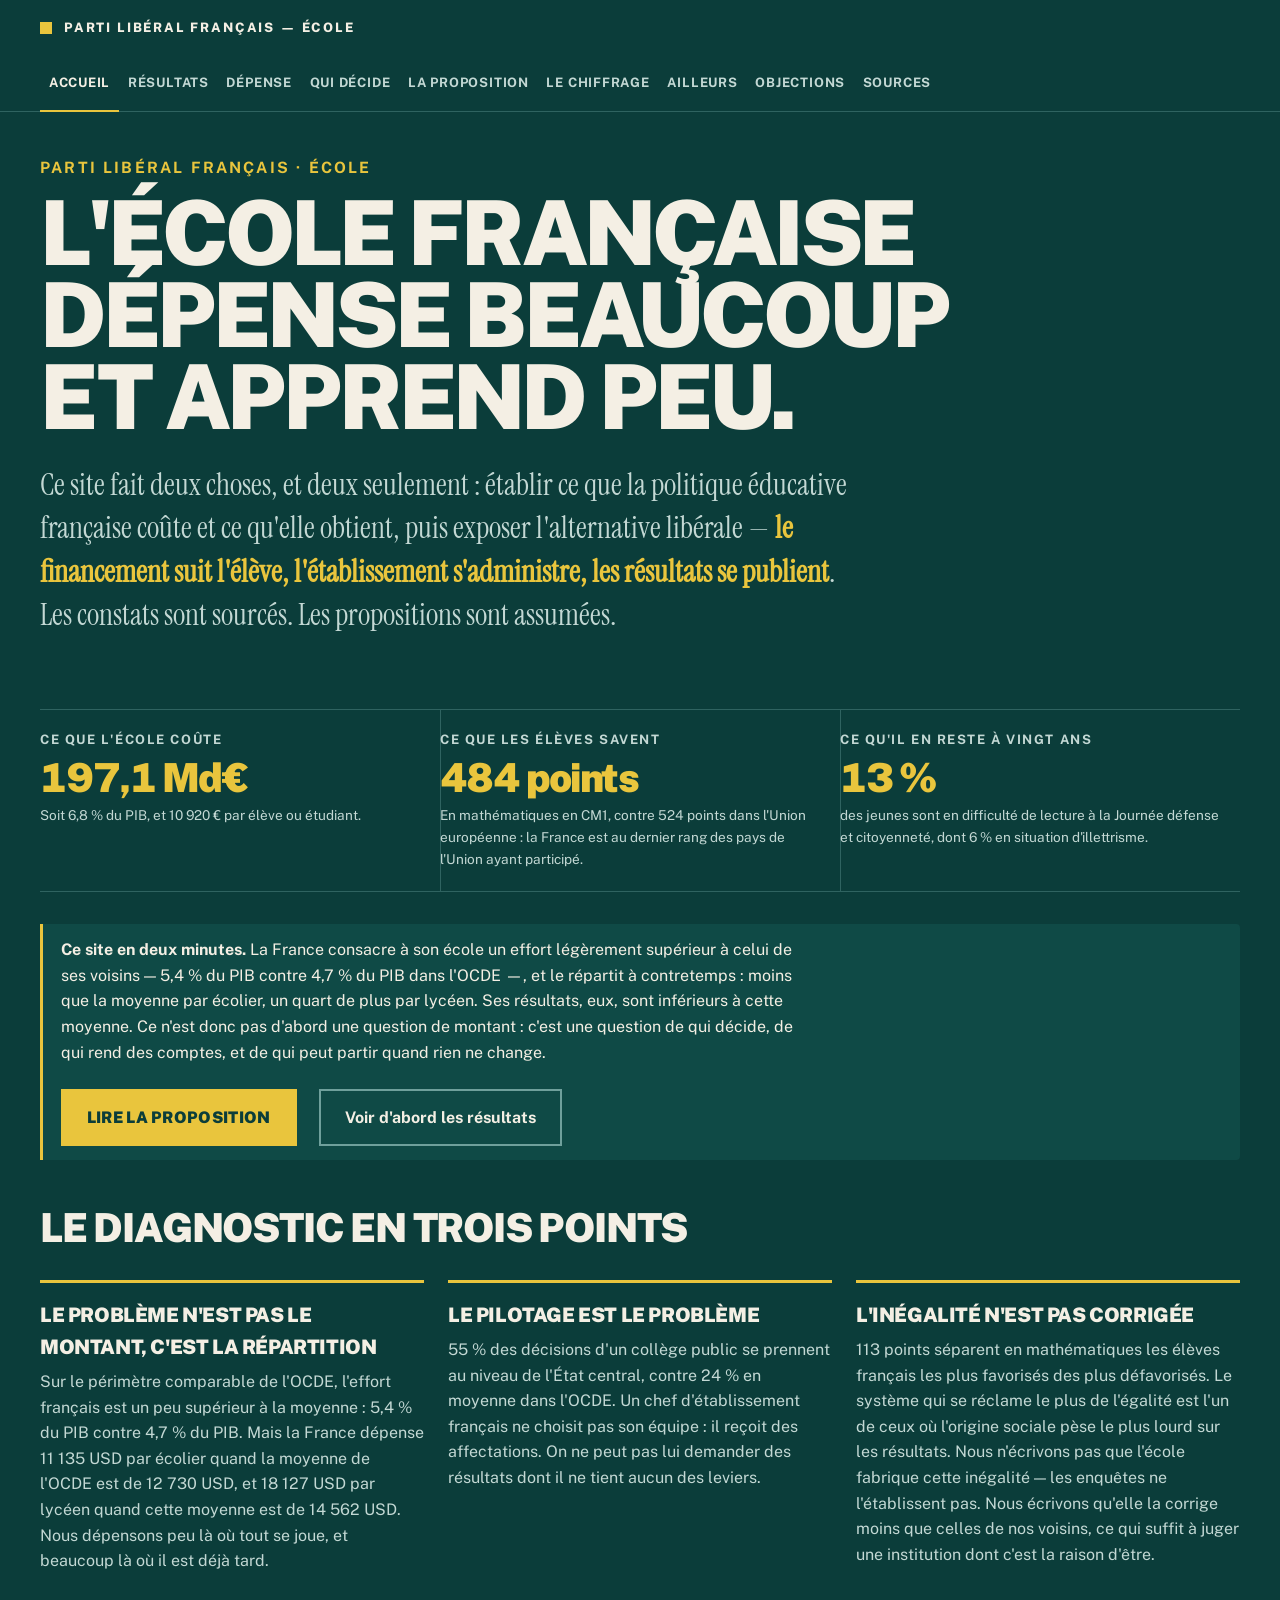
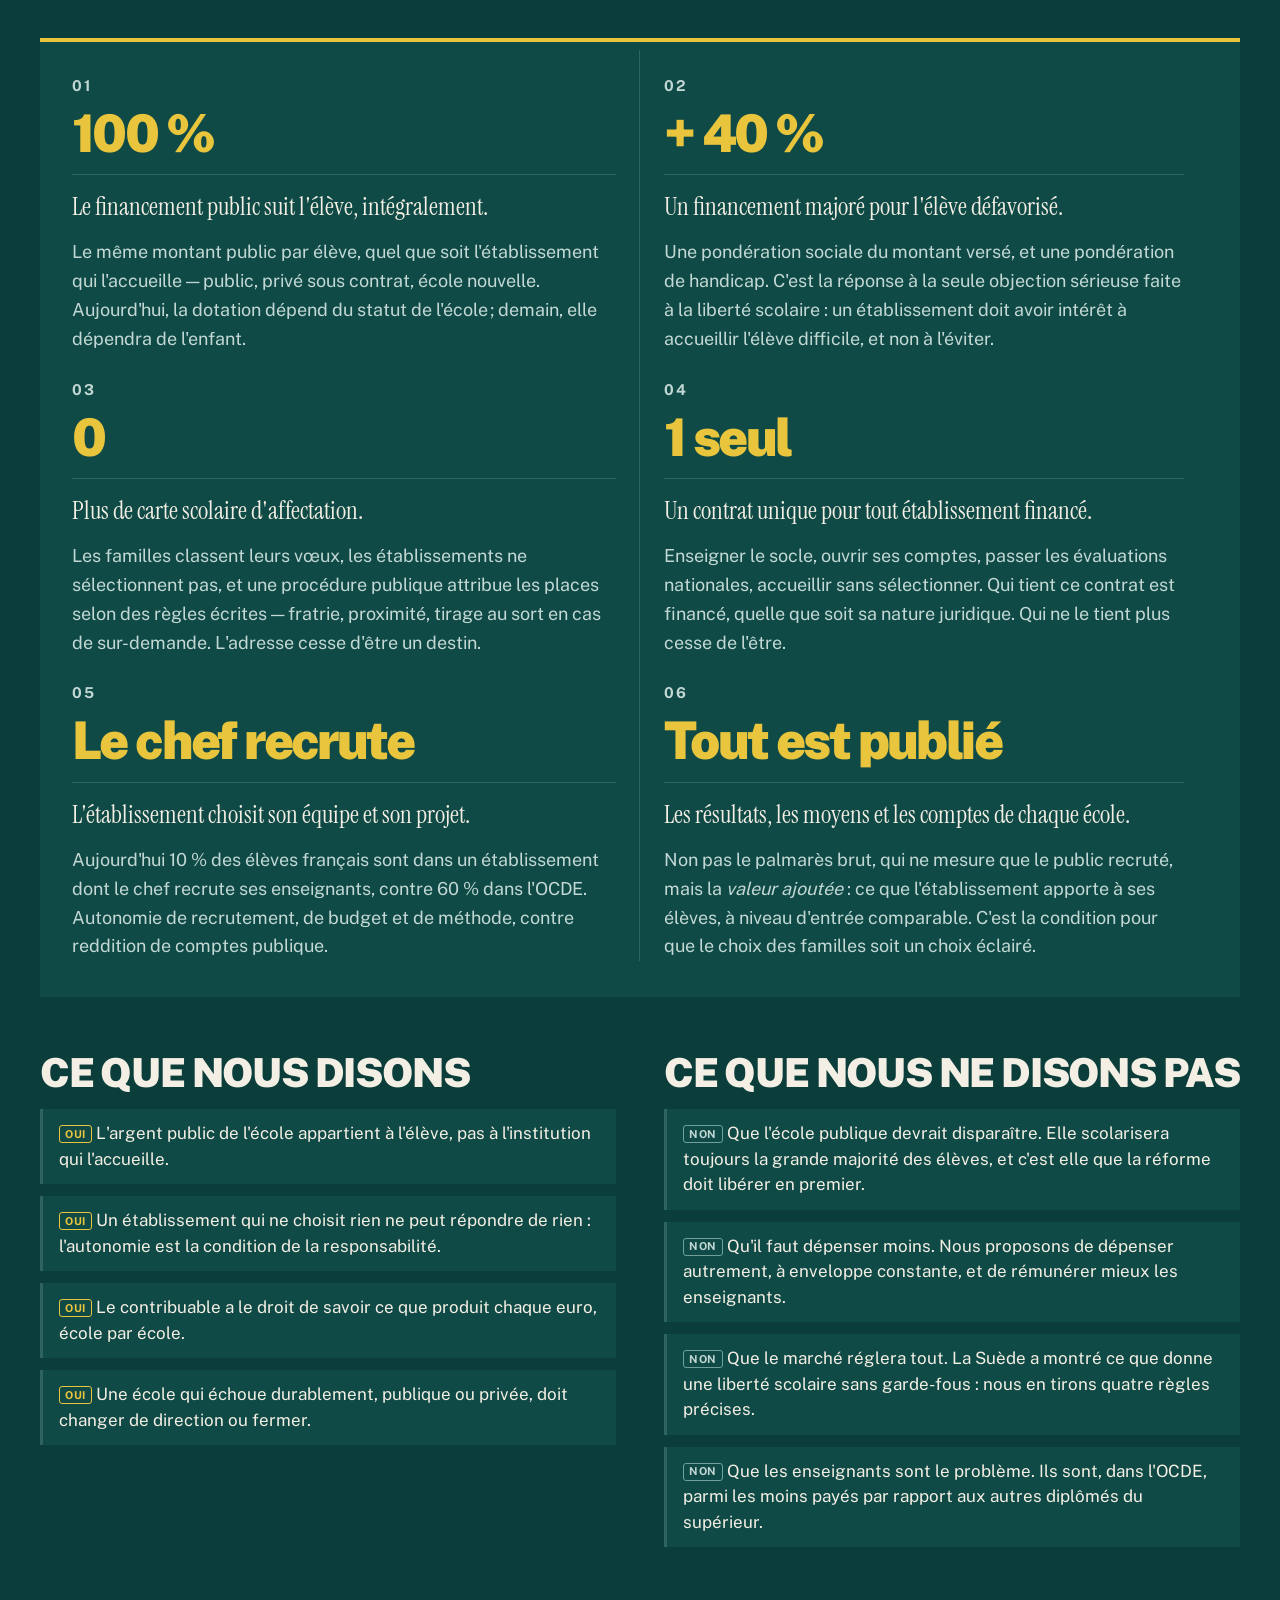
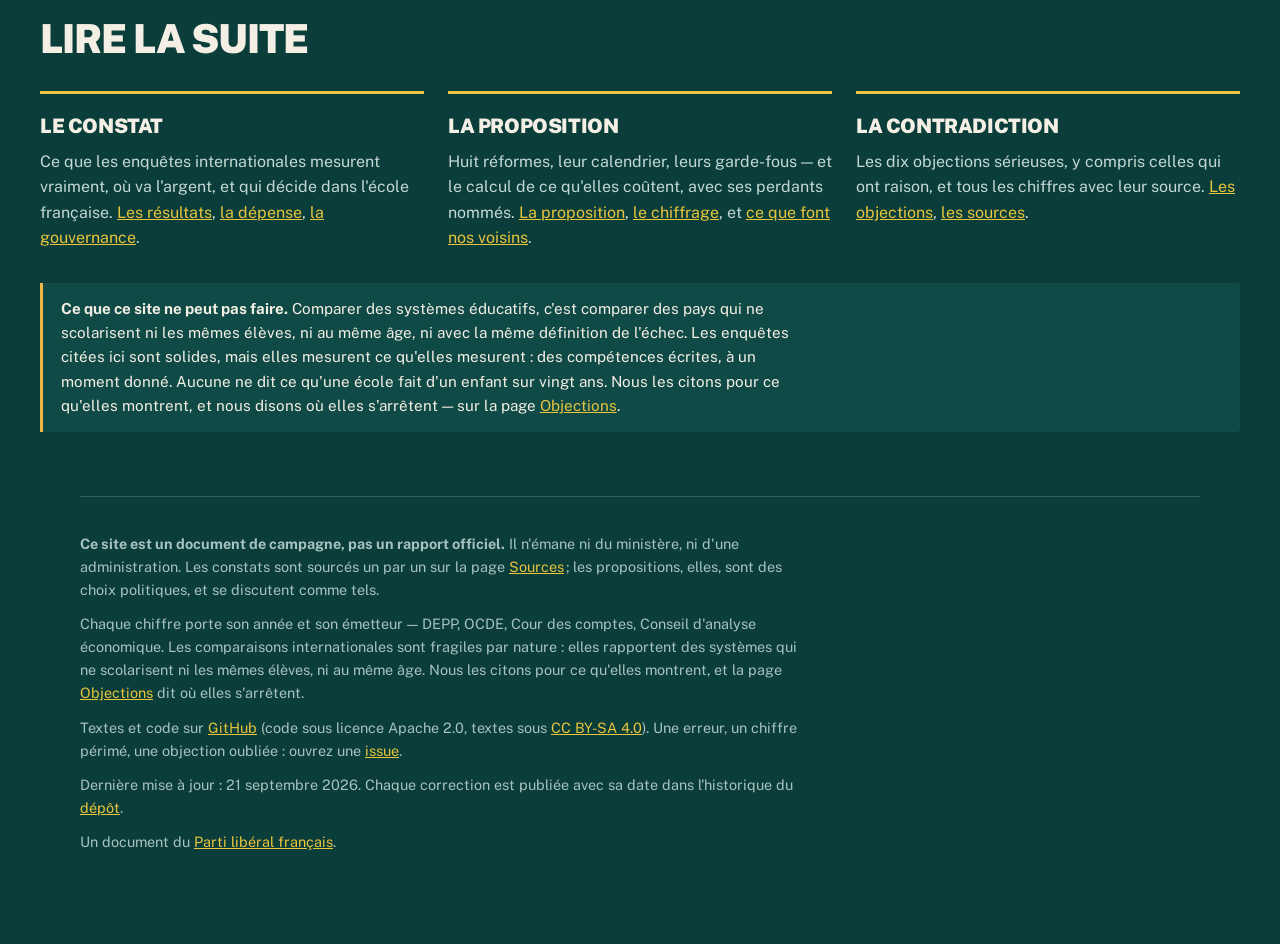
==== commit 4cbc22c0: "Resource le site à la pièce, et corrige six erreurs de plus Recherche complémentaire sur tous les po" ====
--- a/index.html
+++ b/index.html
@@ -25,7 +25,7 @@
   <nav aria-label="Navigation principale"><span class="groupe"><span class="etiquette">Le site</span><span class="liens"><a href="index.html" aria-current="page">Accueil</a></span></span><span class="groupe"><span class="etiquette">Le constat</span><span class="liens"><a href="resultats.html">Résultats</a><a href="depense.html">Dépense</a><a href="gouvernance.html">Qui décide</a></span></span><span class="groupe"><span class="etiquette">La proposition</span><span class="liens"><a href="proposition.html">La proposition</a><a href="chiffrage.html">Le chiffrage</a><a href="comparaisons.html">Ailleurs</a></span></span><span class="groupe"><span class="etiquette">La confiance</span><span class="liens"><a href="objections.html">Objections</a><a href="sources.html">Sources</a></span></span></nav>
 </div></header>
 <main id="contenu">
-<div class="affiche"><p class="surtitre">Parti libéral français · École</p><h1>L'école française dépense beaucoup et apprend peu.</h1><p class="chapeau">Ce site fait deux choses, et deux seulement : établir ce que la politique éducative française coûte et ce qu'elle obtient, puis exposer l'alternative libérale — <strong class="cle-texte">le financement suit l'élève, l'établissement s'administre, les résultats se publient</strong>. Les constats sont sourcés. Les propositions sont assumées.</p></div><div class="fiches reperes"><div class="fiche"><span class="etiquette">Ce que l'école coûte</span><span class="valeur">197,1 Md€</span><span class="precision">Soit 6,8 % du PIB, et 10 920 € par élève ou étudiant.</span></div><div class="fiche"><span class="etiquette">Ce que les élèves savent</span><span class="valeur">484 points</span><span class="precision">En mathématiques en CM1, contre 524 points dans l'Union européenne : la France est au dernier rang des pays de l'Union ayant participé.</span></div><div class="fiche"><span class="etiquette">Ce qu'il en reste à vingt ans</span><span class="valeur">13 %</span><span class="precision">des jeunes sont en difficulté de lecture à la Journée défense et citoyenneté, dont 6 % en situation d'illettrisme.</span></div></div><div class="note entree"><p><strong>Ce site en deux minutes.</strong> La France consacre à son école un effort comparable à celui de ses voisins, et le répartit à contretemps : moins que la moyenne de l'OCDE par écolier, un quart de plus par lycéen. Ses résultats, eux, sont inférieurs à cette moyenne. Ce n'est donc pas d'abord une question de montant : c'est une question de qui décide, de qui rend des comptes, et de qui peut partir quand rien ne change.</p><p class="actions"><a class="bouton" href="proposition.html">Lire la proposition</a><a class="bouton second" href="resultats.html">Voir d'abord les résultats</a></p></div><h2>Le diagnostic en trois points</h2><div class="points"><div class="point"><h3>Le problème n'est pas le montant, c'est la répartition</h3><p>Sur le périmètre comparable de l'OCDE, l'effort français est ordinaire : 5,4 % du PIB. Mais la France dépense 11 135 USD par écolier quand la moyenne de l'OCDE est de 12 730 USD, et 18 127 USD par lycéen quand cette moyenne est de 14 562 USD. Nous dépensons peu là où tout se joue, et beaucoup là où il est déjà tard.</p></div><div class="point"><h3>Le pilotage est le problème</h3><p>55 % des décisions d'un collège public se prennent au niveau de l'État central, contre 24 % en moyenne dans l'OCDE. Un chef d'établissement français ne choisit pas son équipe : il reçoit des affectations. On ne peut pas lui demander des résultats dont il ne tient aucun des leviers.</p></div><div class="point"><h3>L'inégalité n'est pas corrigée</h3><p>113 points séparent en mathématiques les élèves français les plus favorisés des plus défavorisés. Le système qui se réclame le plus de l'égalité est l'un de ceux où l'origine sociale pèse le plus lourd sur les résultats. Nous n'écrivons pas que l'école fabrique cette inégalité — les enquêtes ne l'établissent pas. Nous écrivons qu'elle la corrige moins que celles de nos voisins, ce qui suffit à juger une institution dont c'est la raison d'être.</p></div></div><section class="engagements" aria-label="Les six engagements du programme"><div class="grille"><div class="engagement"><p class="rang">01</p><p class="chiffre">100 %</p><p class="promesse">Le financement public suit l'élève, intégralement.</p><p class="detail">Le même montant public par élève, quel que soit l'établissement qui l'accueille — public, privé sous contrat, école nouvelle. Aujourd'hui, la dotation dépend du statut de l'école ; demain, elle dépendra de l'enfant.</p></div><div class="engagement"><p class="rang">02</p><p class="chiffre">+ 40 %</p><p class="promesse">Un financement majoré pour l'élève défavorisé.</p><p class="detail">Une pondération sociale du montant versé, et une pondération de handicap. C'est la réponse à la seule objection sérieuse faite à la liberté scolaire : un établissement doit avoir intérêt à accueillir l'élève difficile, et non à l'éviter.</p></div><div class="engagement"><p class="rang">03</p><p class="chiffre">0</p><p class="promesse">Plus de carte scolaire d'affectation.</p><p class="detail">Les familles classent leurs vœux, les établissements ne sélectionnent pas, et une procédure publique attribue les places selon des règles écrites — fratrie, proximité, tirage au sort en cas de sur-demande. L'adresse cesse d'être un destin.</p></div><div class="engagement"><p class="rang">04</p><p class="chiffre">1 seul</p><p class="promesse">Un contrat unique pour tout établissement financé.</p><p class="detail">Enseigner le socle, ouvrir ses comptes, passer les évaluations nationales, accueillir sans sélectionner. Qui tient ce contrat est financé, quelle que soit sa nature juridique. Qui ne le tient plus cesse de l'être.</p></div><div class="engagement"><p class="rang">05</p><p class="chiffre">Le chef recrute</p><p class="promesse">L'établissement choisit son équipe et son projet.</p><p class="detail">Aujourd'hui 10 % des élèves français sont dans un établissement dont le chef recrute ses enseignants, contre 60 % dans l'OCDE. Autonomie de recrutement, de budget et de méthode, contre reddition de comptes publique.</p></div><div class="engagement"><p class="rang">06</p><p class="chiffre">Tout est publié</p><p class="promesse">Les résultats, les moyens et les comptes de chaque école.</p><p class="detail">Non pas le palmarès brut, qui ne mesure que le public recruté, mais la <em>valeur ajoutée</em> : ce que l'établissement apporte à ses élèves, à niveau d'entrée comparable. C'est la condition pour que le choix des familles soit un choix éclairé.</p></div></div></section><div class="paire"><div><h2>Ce que nous disons</h2><ul class="leviers"><li><span class="badge proposition">Oui</span> L'argent public de l'école appartient à l'élève, pas à l'institution qui l'accueille.</li><li><span class="badge proposition">Oui</span> Un établissement qui ne choisit rien ne peut répondre de rien : l'autonomie est la condition de la responsabilité.</li><li><span class="badge proposition">Oui</span> Le contribuable a le droit de savoir ce que produit chaque euro, école par école.</li><li><span class="badge proposition">Oui</span> Une école qui échoue durablement, publique ou privée, doit changer de direction ou fermer.</li></ul></div><div><h2>Ce que nous ne disons pas</h2><ul class="leviers"><li><span class="badge">Non</span> Que l'école publique devrait disparaître. Elle scolarisera toujours la grande majorité des élèves, et c'est elle que la réforme doit libérer en premier.</li><li><span class="badge">Non</span> Qu'il faut dépenser moins. Nous proposons de dépenser autrement, à enveloppe constante, et de rémunérer mieux les enseignants.</li><li><span class="badge">Non</span> Que le marché réglera tout. La Suède a montré ce que donne une liberté scolaire sans garde-fous : nous en tirons quatre règles précises.</li><li><span class="badge">Non</span> Que les enseignants sont le problème. Ils sont, dans l'OCDE, parmi les moins payés par rapport aux autres diplômés du supérieur.</li></ul></div></div><h2>Lire la suite</h2><div class="points"><div class="point"><h3>Le constat</h3><p>Ce que les enquêtes internationales mesurent vraiment, où va l'argent, et qui décide dans l'école française. <a href="resultats.html">Les résultats</a>, <a href="depense.html">la dépense</a>, <a href="gouvernance.html">la gouvernance</a>.</p></div><div class="point"><h3>La proposition</h3><p>Huit réformes, leur calendrier, leurs garde-fous — et le calcul de ce qu'elles coûtent, avec ses perdants nommés. <a href="proposition.html">La proposition</a>, <a href="chiffrage.html">le chiffrage</a>, et <a href="comparaisons.html">ce que font nos voisins</a>.</p></div><div class="point"><h3>La contradiction</h3><p>Les dix objections sérieuses, y compris celles qui ont raison, et tous les chiffres avec leur source. <a href="objections.html">Les objections</a>, <a href="sources.html">les sources</a>.</p></div></div><div class="note vigilance"><p><strong>Ce que ce site ne peut pas faire.</strong> Comparer des systèmes éducatifs, c'est comparer des pays qui ne scolarisent ni les mêmes élèves, ni au même âge, ni avec la même définition de l'échec. Les enquêtes citées ici sont solides, mais elles mesurent ce qu'elles mesurent : des compétences écrites, à un moment donné. Aucune ne dit ce qu'une école fait d'un enfant sur vingt ans. Nous les citons pour ce qu'elles montrent, et nous disons où elles s'arrêtent — sur la page <a href="objections.html">Objections</a>.</p></div>
+<div class="affiche"><p class="surtitre">Parti libéral français · École</p><h1>L'école française dépense beaucoup et apprend peu.</h1><p class="chapeau">Ce site fait deux choses, et deux seulement : établir ce que la politique éducative française coûte et ce qu'elle obtient, puis exposer l'alternative libérale — <strong class="cle-texte">le financement suit l'élève, l'établissement s'administre, les résultats se publient</strong>. Les constats sont sourcés. Les propositions sont assumées.</p></div><div class="fiches reperes"><div class="fiche"><span class="etiquette">Ce que l'école coûte</span><span class="valeur">197,1 Md€</span><span class="precision">Soit 6,8 % du PIB, et 10 920 € par élève ou étudiant.</span></div><div class="fiche"><span class="etiquette">Ce que les élèves savent</span><span class="valeur">484 points</span><span class="precision">En mathématiques en CM1, contre 524 points dans l'Union européenne : la France est au dernier rang des pays de l'Union ayant participé.</span></div><div class="fiche"><span class="etiquette">Ce qu'il en reste à vingt ans</span><span class="valeur">13 %</span><span class="precision">des jeunes sont en difficulté de lecture à la Journée défense et citoyenneté, dont 6 % en situation d'illettrisme.</span></div></div><div class="note entree"><p><strong>Ce site en deux minutes.</strong> La France consacre à son école un effort légèrement supérieur à celui de ses voisins — 5,4 % du PIB contre 4,7 % du PIB dans l'OCDE —, et le répartit à contretemps : moins que la moyenne par écolier, un quart de plus par lycéen. Ses résultats, eux, sont inférieurs à cette moyenne. Ce n'est donc pas d'abord une question de montant : c'est une question de qui décide, de qui rend des comptes, et de qui peut partir quand rien ne change.</p><p class="actions"><a class="bouton" href="proposition.html">Lire la proposition</a><a class="bouton second" href="resultats.html">Voir d'abord les résultats</a></p></div><h2>Le diagnostic en trois points</h2><div class="points"><div class="point"><h3>Le problème n'est pas le montant, c'est la répartition</h3><p>Sur le périmètre comparable de l'OCDE, l'effort français est un peu supérieur à la moyenne : 5,4 % du PIB contre 4,7 % du PIB. Mais la France dépense 11 135 USD par écolier quand la moyenne de l'OCDE est de 12 730 USD, et 18 127 USD par lycéen quand cette moyenne est de 14 562 USD. Nous dépensons peu là où tout se joue, et beaucoup là où il est déjà tard.</p></div><div class="point"><h3>Le pilotage est le problème</h3><p>55 % des décisions d'un collège public se prennent au niveau de l'État central, contre 24 % en moyenne dans l'OCDE. Un chef d'établissement français ne choisit pas son équipe : il reçoit des affectations. On ne peut pas lui demander des résultats dont il ne tient aucun des leviers.</p></div><div class="point"><h3>L'inégalité n'est pas corrigée</h3><p>113 points séparent en mathématiques les élèves français les plus favorisés des plus défavorisés. Le système qui se réclame le plus de l'égalité est l'un de ceux où l'origine sociale pèse le plus lourd sur les résultats. Nous n'écrivons pas que l'école fabrique cette inégalité — les enquêtes ne l'établissent pas. Nous écrivons qu'elle la corrige moins que celles de nos voisins, ce qui suffit à juger une institution dont c'est la raison d'être.</p></div></div><section class="engagements" aria-label="Les six engagements du programme"><div class="grille"><div class="engagement"><p class="rang">01</p><p class="chiffre">100 %</p><p class="promesse">Le financement public suit l'élève, intégralement.</p><p class="detail">Le même montant public par élève, quel que soit l'établissement qui l'accueille — public, privé sous contrat, école nouvelle. Aujourd'hui, la dotation dépend du statut de l'école ; demain, elle dépendra de l'enfant.</p></div><div class="engagement"><p class="rang">02</p><p class="chiffre">+ 40 %</p><p class="promesse">Un financement majoré pour l'élève défavorisé.</p><p class="detail">Une pondération sociale du montant versé, et une pondération de handicap. C'est la réponse à la seule objection sérieuse faite à la liberté scolaire : un établissement doit avoir intérêt à accueillir l'élève difficile, et non à l'éviter.</p></div><div class="engagement"><p class="rang">03</p><p class="chiffre">0</p><p class="promesse">Plus de carte scolaire d'affectation.</p><p class="detail">Les familles classent leurs vœux, les établissements ne sélectionnent pas, et une procédure publique attribue les places selon des règles écrites — fratrie, proximité, tirage au sort en cas de sur-demande. L'adresse cesse d'être un destin.</p></div><div class="engagement"><p class="rang">04</p><p class="chiffre">1 seul</p><p class="promesse">Un contrat unique pour tout établissement financé.</p><p class="detail">Enseigner le socle, ouvrir ses comptes, passer les évaluations nationales, accueillir sans sélectionner. Qui tient ce contrat est financé, quelle que soit sa nature juridique. Qui ne le tient plus cesse de l'être.</p></div><div class="engagement"><p class="rang">05</p><p class="chiffre">Le chef recrute</p><p class="promesse">L'établissement choisit son équipe et son projet.</p><p class="detail">Aujourd'hui 10 % des élèves français sont dans un établissement dont le chef recrute ses enseignants, contre 60 % dans l'OCDE. Autonomie de recrutement, de budget et de méthode, contre reddition de comptes publique.</p></div><div class="engagement"><p class="rang">06</p><p class="chiffre">Tout est publié</p><p class="promesse">Les résultats, les moyens et les comptes de chaque école.</p><p class="detail">Non pas le palmarès brut, qui ne mesure que le public recruté, mais la <em>valeur ajoutée</em> : ce que l'établissement apporte à ses élèves, à niveau d'entrée comparable. C'est la condition pour que le choix des familles soit un choix éclairé.</p></div></div></section><div class="paire"><div><h2>Ce que nous disons</h2><ul class="leviers"><li><span class="badge proposition">Oui</span> L'argent public de l'école appartient à l'élève, pas à l'institution qui l'accueille.</li><li><span class="badge proposition">Oui</span> Un établissement qui ne choisit rien ne peut répondre de rien : l'autonomie est la condition de la responsabilité.</li><li><span class="badge proposition">Oui</span> Le contribuable a le droit de savoir ce que produit chaque euro, école par école.</li><li><span class="badge proposition">Oui</span> Une école qui échoue durablement, publique ou privée, doit changer de direction ou fermer.</li></ul></div><div><h2>Ce que nous ne disons pas</h2><ul class="leviers"><li><span class="badge">Non</span> Que l'école publique devrait disparaître. Elle scolarisera toujours la grande majorité des élèves, et c'est elle que la réforme doit libérer en premier.</li><li><span class="badge">Non</span> Qu'il faut dépenser moins. Nous proposons de dépenser autrement, à enveloppe constante, et de rémunérer mieux les enseignants.</li><li><span class="badge">Non</span> Que le marché réglera tout. La Suède a montré ce que donne une liberté scolaire sans garde-fous : nous en tirons quatre règles précises.</li><li><span class="badge">Non</span> Que les enseignants sont le problème. Ils sont, dans l'OCDE, parmi les moins payés par rapport aux autres diplômés du supérieur.</li></ul></div></div><h2>Lire la suite</h2><div class="points"><div class="point"><h3>Le constat</h3><p>Ce que les enquêtes internationales mesurent vraiment, où va l'argent, et qui décide dans l'école française. <a href="resultats.html">Les résultats</a>, <a href="depense.html">la dépense</a>, <a href="gouvernance.html">la gouvernance</a>.</p></div><div class="point"><h3>La proposition</h3><p>Huit réformes, leur calendrier, leurs garde-fous — et le calcul de ce qu'elles coûtent, avec ses perdants nommés. <a href="proposition.html">La proposition</a>, <a href="chiffrage.html">le chiffrage</a>, et <a href="comparaisons.html">ce que font nos voisins</a>.</p></div><div class="point"><h3>La contradiction</h3><p>Les dix objections sérieuses, y compris celles qui ont raison, et tous les chiffres avec leur source. <a href="objections.html">Les objections</a>, <a href="sources.html">les sources</a>.</p></div></div><div class="note vigilance"><p><strong>Ce que ce site ne peut pas faire.</strong> Comparer des systèmes éducatifs, c'est comparer des pays qui ne scolarisent ni les mêmes élèves, ni au même âge, ni avec la même définition de l'échec. Les enquêtes citées ici sont solides, mais elles mesurent ce qu'elles mesurent : des compétences écrites, à un moment donné. Aucune ne dit ce qu'une école fait d'un enfant sur vingt ans. Nous les citons pour ce qu'elles montrent, et nous disons où elles s'arrêtent — sur la page <a href="objections.html">Objections</a>.</p></div>
 <footer>
   <p><strong>Ce site est un document de campagne, pas un rapport officiel.</strong>
   Il n'émane ni du ministère, ni d'une administration. Les constats sont
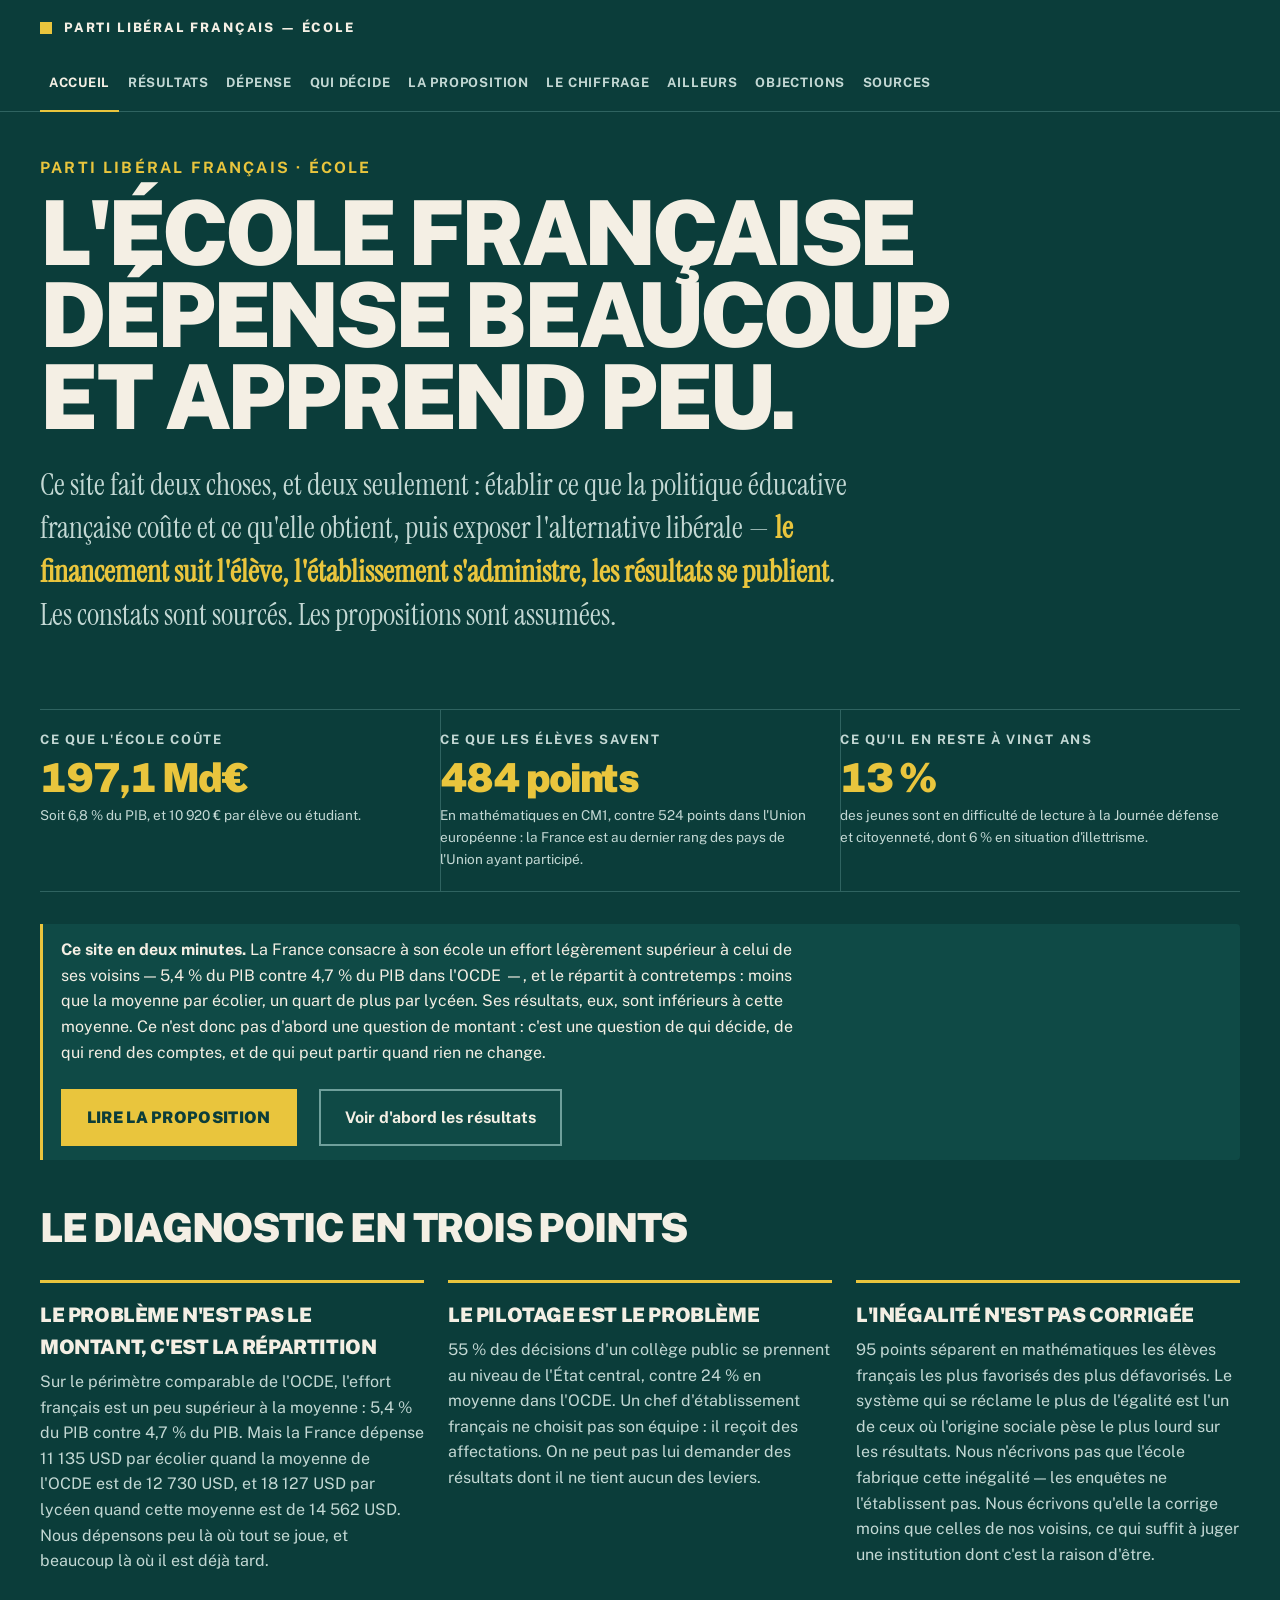
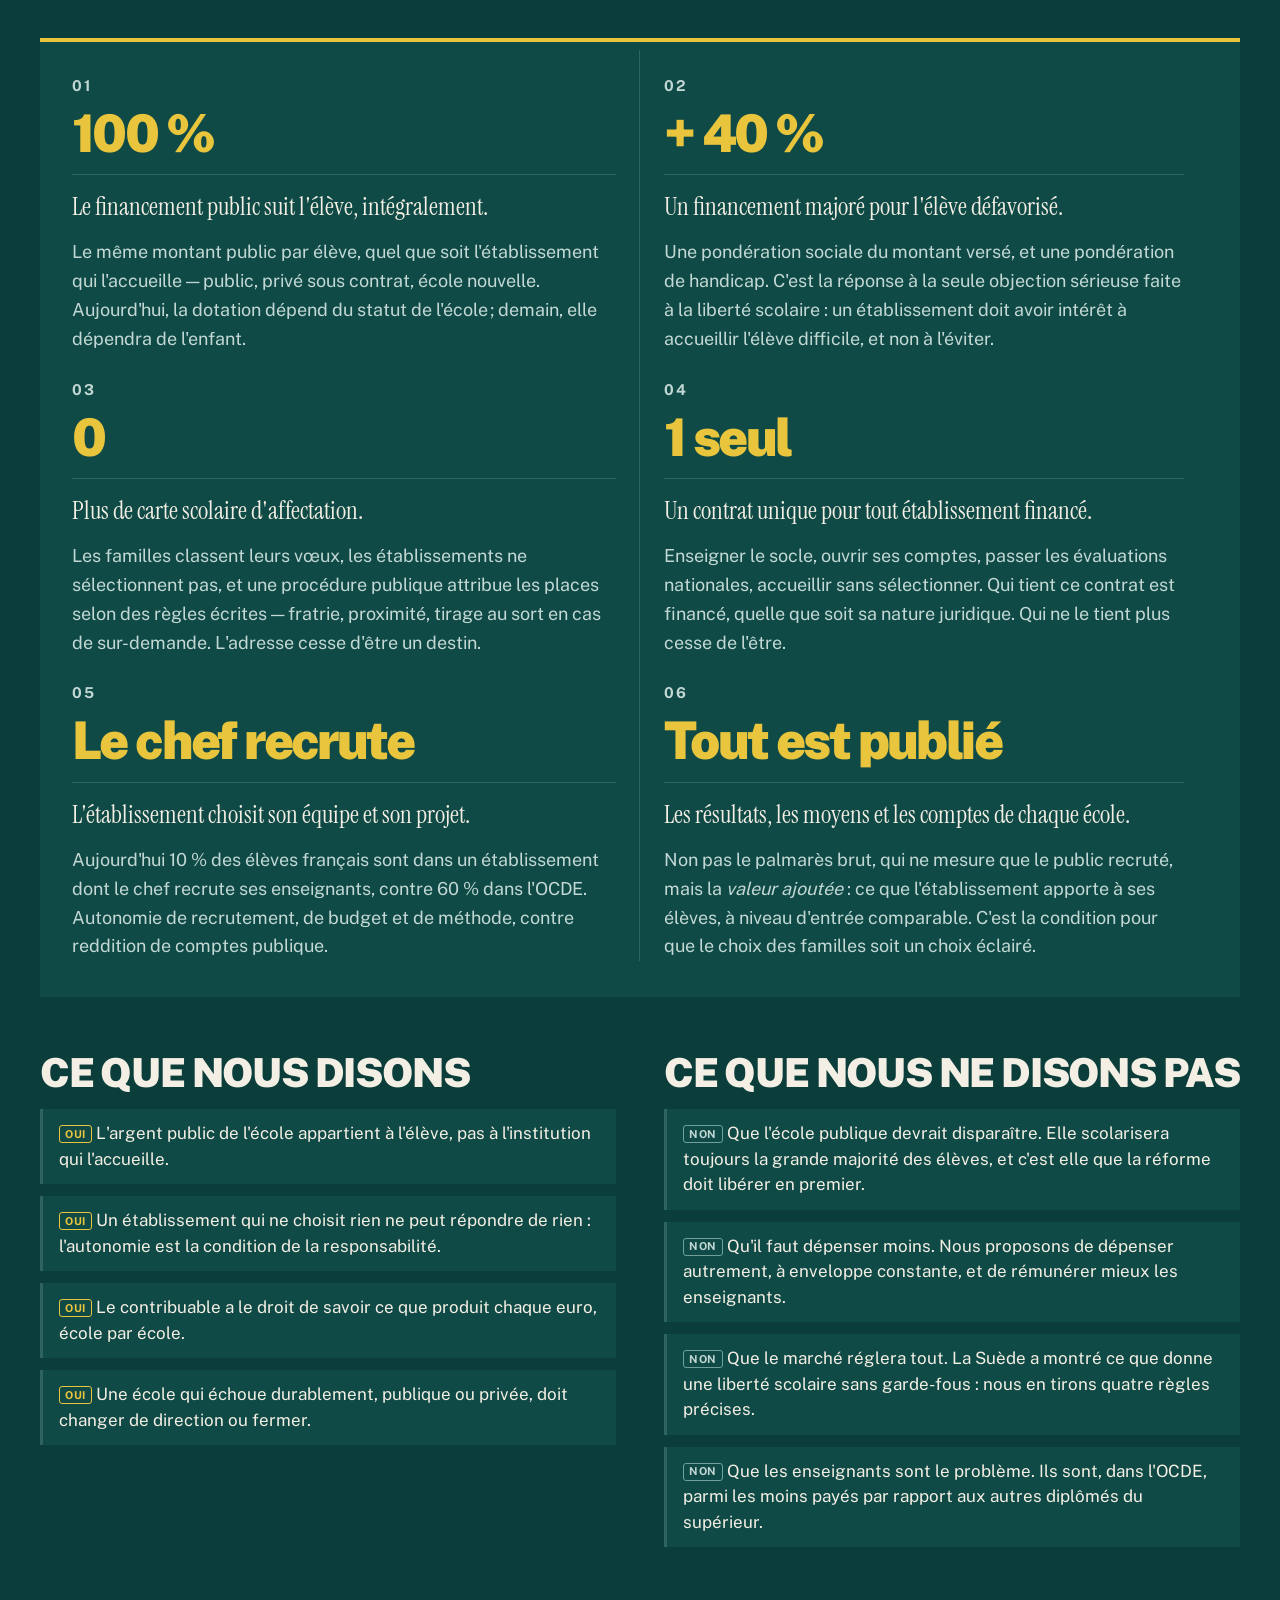
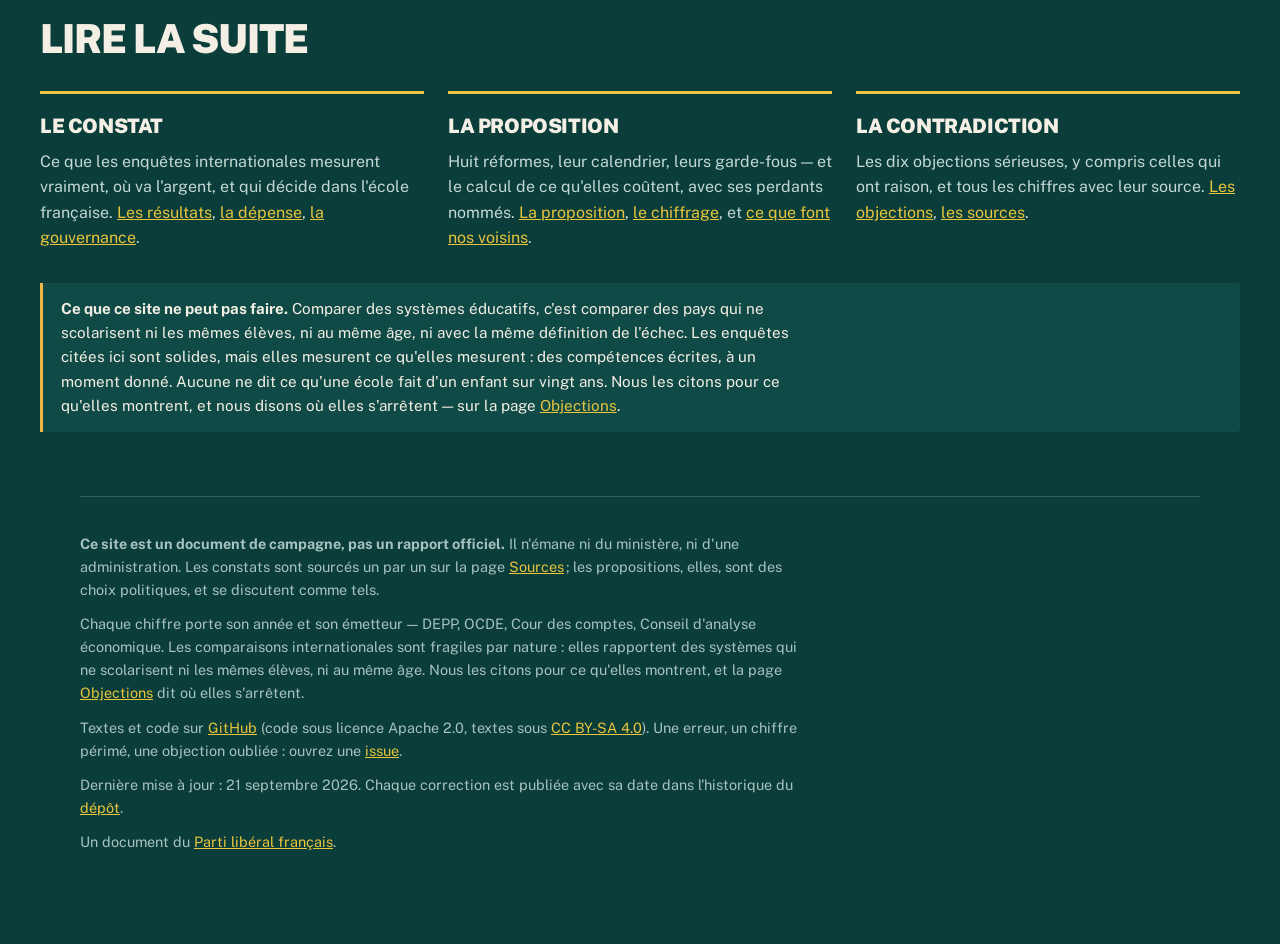
==== commit f9650171: "Porte le constat au cycle PISA 2025, et ancre la dernière hypothèse La recherche a trouvé ce qu'aucu" ====
--- a/index.html
+++ b/index.html
@@ -25,7 +25,7 @@
   <nav aria-label="Navigation principale"><span class="groupe"><span class="etiquette">Le site</span><span class="liens"><a href="index.html" aria-current="page">Accueil</a></span></span><span class="groupe"><span class="etiquette">Le constat</span><span class="liens"><a href="resultats.html">Résultats</a><a href="depense.html">Dépense</a><a href="gouvernance.html">Qui décide</a></span></span><span class="groupe"><span class="etiquette">La proposition</span><span class="liens"><a href="proposition.html">La proposition</a><a href="chiffrage.html">Le chiffrage</a><a href="comparaisons.html">Ailleurs</a></span></span><span class="groupe"><span class="etiquette">La confiance</span><span class="liens"><a href="objections.html">Objections</a><a href="sources.html">Sources</a></span></span></nav>
 </div></header>
 <main id="contenu">
-<div class="affiche"><p class="surtitre">Parti libéral français · École</p><h1>L'école française dépense beaucoup et apprend peu.</h1><p class="chapeau">Ce site fait deux choses, et deux seulement : établir ce que la politique éducative française coûte et ce qu'elle obtient, puis exposer l'alternative libérale — <strong class="cle-texte">le financement suit l'élève, l'établissement s'administre, les résultats se publient</strong>. Les constats sont sourcés. Les propositions sont assumées.</p></div><div class="fiches reperes"><div class="fiche"><span class="etiquette">Ce que l'école coûte</span><span class="valeur">197,1 Md€</span><span class="precision">Soit 6,8 % du PIB, et 10 920 € par élève ou étudiant.</span></div><div class="fiche"><span class="etiquette">Ce que les élèves savent</span><span class="valeur">484 points</span><span class="precision">En mathématiques en CM1, contre 524 points dans l'Union européenne : la France est au dernier rang des pays de l'Union ayant participé.</span></div><div class="fiche"><span class="etiquette">Ce qu'il en reste à vingt ans</span><span class="valeur">13 %</span><span class="precision">des jeunes sont en difficulté de lecture à la Journée défense et citoyenneté, dont 6 % en situation d'illettrisme.</span></div></div><div class="note entree"><p><strong>Ce site en deux minutes.</strong> La France consacre à son école un effort légèrement supérieur à celui de ses voisins — 5,4 % du PIB contre 4,7 % du PIB dans l'OCDE —, et le répartit à contretemps : moins que la moyenne par écolier, un quart de plus par lycéen. Ses résultats, eux, sont inférieurs à cette moyenne. Ce n'est donc pas d'abord une question de montant : c'est une question de qui décide, de qui rend des comptes, et de qui peut partir quand rien ne change.</p><p class="actions"><a class="bouton" href="proposition.html">Lire la proposition</a><a class="bouton second" href="resultats.html">Voir d'abord les résultats</a></p></div><h2>Le diagnostic en trois points</h2><div class="points"><div class="point"><h3>Le problème n'est pas le montant, c'est la répartition</h3><p>Sur le périmètre comparable de l'OCDE, l'effort français est un peu supérieur à la moyenne : 5,4 % du PIB contre 4,7 % du PIB. Mais la France dépense 11 135 USD par écolier quand la moyenne de l'OCDE est de 12 730 USD, et 18 127 USD par lycéen quand cette moyenne est de 14 562 USD. Nous dépensons peu là où tout se joue, et beaucoup là où il est déjà tard.</p></div><div class="point"><h3>Le pilotage est le problème</h3><p>55 % des décisions d'un collège public se prennent au niveau de l'État central, contre 24 % en moyenne dans l'OCDE. Un chef d'établissement français ne choisit pas son équipe : il reçoit des affectations. On ne peut pas lui demander des résultats dont il ne tient aucun des leviers.</p></div><div class="point"><h3>L'inégalité n'est pas corrigée</h3><p>113 points séparent en mathématiques les élèves français les plus favorisés des plus défavorisés. Le système qui se réclame le plus de l'égalité est l'un de ceux où l'origine sociale pèse le plus lourd sur les résultats. Nous n'écrivons pas que l'école fabrique cette inégalité — les enquêtes ne l'établissent pas. Nous écrivons qu'elle la corrige moins que celles de nos voisins, ce qui suffit à juger une institution dont c'est la raison d'être.</p></div></div><section class="engagements" aria-label="Les six engagements du programme"><div class="grille"><div class="engagement"><p class="rang">01</p><p class="chiffre">100 %</p><p class="promesse">Le financement public suit l'élève, intégralement.</p><p class="detail">Le même montant public par élève, quel que soit l'établissement qui l'accueille — public, privé sous contrat, école nouvelle. Aujourd'hui, la dotation dépend du statut de l'école ; demain, elle dépendra de l'enfant.</p></div><div class="engagement"><p class="rang">02</p><p class="chiffre">+ 40 %</p><p class="promesse">Un financement majoré pour l'élève défavorisé.</p><p class="detail">Une pondération sociale du montant versé, et une pondération de handicap. C'est la réponse à la seule objection sérieuse faite à la liberté scolaire : un établissement doit avoir intérêt à accueillir l'élève difficile, et non à l'éviter.</p></div><div class="engagement"><p class="rang">03</p><p class="chiffre">0</p><p class="promesse">Plus de carte scolaire d'affectation.</p><p class="detail">Les familles classent leurs vœux, les établissements ne sélectionnent pas, et une procédure publique attribue les places selon des règles écrites — fratrie, proximité, tirage au sort en cas de sur-demande. L'adresse cesse d'être un destin.</p></div><div class="engagement"><p class="rang">04</p><p class="chiffre">1 seul</p><p class="promesse">Un contrat unique pour tout établissement financé.</p><p class="detail">Enseigner le socle, ouvrir ses comptes, passer les évaluations nationales, accueillir sans sélectionner. Qui tient ce contrat est financé, quelle que soit sa nature juridique. Qui ne le tient plus cesse de l'être.</p></div><div class="engagement"><p class="rang">05</p><p class="chiffre">Le chef recrute</p><p class="promesse">L'établissement choisit son équipe et son projet.</p><p class="detail">Aujourd'hui 10 % des élèves français sont dans un établissement dont le chef recrute ses enseignants, contre 60 % dans l'OCDE. Autonomie de recrutement, de budget et de méthode, contre reddition de comptes publique.</p></div><div class="engagement"><p class="rang">06</p><p class="chiffre">Tout est publié</p><p class="promesse">Les résultats, les moyens et les comptes de chaque école.</p><p class="detail">Non pas le palmarès brut, qui ne mesure que le public recruté, mais la <em>valeur ajoutée</em> : ce que l'établissement apporte à ses élèves, à niveau d'entrée comparable. C'est la condition pour que le choix des familles soit un choix éclairé.</p></div></div></section><div class="paire"><div><h2>Ce que nous disons</h2><ul class="leviers"><li><span class="badge proposition">Oui</span> L'argent public de l'école appartient à l'élève, pas à l'institution qui l'accueille.</li><li><span class="badge proposition">Oui</span> Un établissement qui ne choisit rien ne peut répondre de rien : l'autonomie est la condition de la responsabilité.</li><li><span class="badge proposition">Oui</span> Le contribuable a le droit de savoir ce que produit chaque euro, école par école.</li><li><span class="badge proposition">Oui</span> Une école qui échoue durablement, publique ou privée, doit changer de direction ou fermer.</li></ul></div><div><h2>Ce que nous ne disons pas</h2><ul class="leviers"><li><span class="badge">Non</span> Que l'école publique devrait disparaître. Elle scolarisera toujours la grande majorité des élèves, et c'est elle que la réforme doit libérer en premier.</li><li><span class="badge">Non</span> Qu'il faut dépenser moins. Nous proposons de dépenser autrement, à enveloppe constante, et de rémunérer mieux les enseignants.</li><li><span class="badge">Non</span> Que le marché réglera tout. La Suède a montré ce que donne une liberté scolaire sans garde-fous : nous en tirons quatre règles précises.</li><li><span class="badge">Non</span> Que les enseignants sont le problème. Ils sont, dans l'OCDE, parmi les moins payés par rapport aux autres diplômés du supérieur.</li></ul></div></div><h2>Lire la suite</h2><div class="points"><div class="point"><h3>Le constat</h3><p>Ce que les enquêtes internationales mesurent vraiment, où va l'argent, et qui décide dans l'école française. <a href="resultats.html">Les résultats</a>, <a href="depense.html">la dépense</a>, <a href="gouvernance.html">la gouvernance</a>.</p></div><div class="point"><h3>La proposition</h3><p>Huit réformes, leur calendrier, leurs garde-fous — et le calcul de ce qu'elles coûtent, avec ses perdants nommés. <a href="proposition.html">La proposition</a>, <a href="chiffrage.html">le chiffrage</a>, et <a href="comparaisons.html">ce que font nos voisins</a>.</p></div><div class="point"><h3>La contradiction</h3><p>Les dix objections sérieuses, y compris celles qui ont raison, et tous les chiffres avec leur source. <a href="objections.html">Les objections</a>, <a href="sources.html">les sources</a>.</p></div></div><div class="note vigilance"><p><strong>Ce que ce site ne peut pas faire.</strong> Comparer des systèmes éducatifs, c'est comparer des pays qui ne scolarisent ni les mêmes élèves, ni au même âge, ni avec la même définition de l'échec. Les enquêtes citées ici sont solides, mais elles mesurent ce qu'elles mesurent : des compétences écrites, à un moment donné. Aucune ne dit ce qu'une école fait d'un enfant sur vingt ans. Nous les citons pour ce qu'elles montrent, et nous disons où elles s'arrêtent — sur la page <a href="objections.html">Objections</a>.</p></div>
+<div class="affiche"><p class="surtitre">Parti libéral français · École</p><h1>L'école française dépense beaucoup et apprend peu.</h1><p class="chapeau">Ce site fait deux choses, et deux seulement : établir ce que la politique éducative française coûte et ce qu'elle obtient, puis exposer l'alternative libérale — <strong class="cle-texte">le financement suit l'élève, l'établissement s'administre, les résultats se publient</strong>. Les constats sont sourcés. Les propositions sont assumées.</p></div><div class="fiches reperes"><div class="fiche"><span class="etiquette">Ce que l'école coûte</span><span class="valeur">197,1 Md€</span><span class="precision">Soit 6,8 % du PIB, et 10 920 € par élève ou étudiant.</span></div><div class="fiche"><span class="etiquette">Ce que les élèves savent</span><span class="valeur">484 points</span><span class="precision">En mathématiques en CM1, contre 524 points dans l'Union européenne : la France est au dernier rang des pays de l'Union ayant participé.</span></div><div class="fiche"><span class="etiquette">Ce qu'il en reste à vingt ans</span><span class="valeur">13 %</span><span class="precision">des jeunes sont en difficulté de lecture à la Journée défense et citoyenneté, dont 6 % en situation d'illettrisme.</span></div></div><div class="note entree"><p><strong>Ce site en deux minutes.</strong> La France consacre à son école un effort légèrement supérieur à celui de ses voisins — 5,4 % du PIB contre 4,7 % du PIB dans l'OCDE —, et le répartit à contretemps : moins que la moyenne par écolier, un quart de plus par lycéen. Ses résultats, eux, sont inférieurs à cette moyenne. Ce n'est donc pas d'abord une question de montant : c'est une question de qui décide, de qui rend des comptes, et de qui peut partir quand rien ne change.</p><p class="actions"><a class="bouton" href="proposition.html">Lire la proposition</a><a class="bouton second" href="resultats.html">Voir d'abord les résultats</a></p></div><h2>Le diagnostic en trois points</h2><div class="points"><div class="point"><h3>Le problème n'est pas le montant, c'est la répartition</h3><p>Sur le périmètre comparable de l'OCDE, l'effort français est un peu supérieur à la moyenne : 5,4 % du PIB contre 4,7 % du PIB. Mais la France dépense 11 135 USD par écolier quand la moyenne de l'OCDE est de 12 730 USD, et 18 127 USD par lycéen quand cette moyenne est de 14 562 USD. Nous dépensons peu là où tout se joue, et beaucoup là où il est déjà tard.</p></div><div class="point"><h3>Le pilotage est le problème</h3><p>55 % des décisions d'un collège public se prennent au niveau de l'État central, contre 24 % en moyenne dans l'OCDE. Un chef d'établissement français ne choisit pas son équipe : il reçoit des affectations. On ne peut pas lui demander des résultats dont il ne tient aucun des leviers.</p></div><div class="point"><h3>L'inégalité n'est pas corrigée</h3><p>95 points séparent en mathématiques les élèves français les plus favorisés des plus défavorisés. Le système qui se réclame le plus de l'égalité est l'un de ceux où l'origine sociale pèse le plus lourd sur les résultats. Nous n'écrivons pas que l'école fabrique cette inégalité — les enquêtes ne l'établissent pas. Nous écrivons qu'elle la corrige moins que celles de nos voisins, ce qui suffit à juger une institution dont c'est la raison d'être.</p></div></div><section class="engagements" aria-label="Les six engagements du programme"><div class="grille"><div class="engagement"><p class="rang">01</p><p class="chiffre">100 %</p><p class="promesse">Le financement public suit l'élève, intégralement.</p><p class="detail">Le même montant public par élève, quel que soit l'établissement qui l'accueille — public, privé sous contrat, école nouvelle. Aujourd'hui, la dotation dépend du statut de l'école ; demain, elle dépendra de l'enfant.</p></div><div class="engagement"><p class="rang">02</p><p class="chiffre">+ 40 %</p><p class="promesse">Un financement majoré pour l'élève défavorisé.</p><p class="detail">Une pondération sociale du montant versé, et une pondération de handicap. C'est la réponse à la seule objection sérieuse faite à la liberté scolaire : un établissement doit avoir intérêt à accueillir l'élève difficile, et non à l'éviter.</p></div><div class="engagement"><p class="rang">03</p><p class="chiffre">0</p><p class="promesse">Plus de carte scolaire d'affectation.</p><p class="detail">Les familles classent leurs vœux, les établissements ne sélectionnent pas, et une procédure publique attribue les places selon des règles écrites — fratrie, proximité, tirage au sort en cas de sur-demande. L'adresse cesse d'être un destin.</p></div><div class="engagement"><p class="rang">04</p><p class="chiffre">1 seul</p><p class="promesse">Un contrat unique pour tout établissement financé.</p><p class="detail">Enseigner le socle, ouvrir ses comptes, passer les évaluations nationales, accueillir sans sélectionner. Qui tient ce contrat est financé, quelle que soit sa nature juridique. Qui ne le tient plus cesse de l'être.</p></div><div class="engagement"><p class="rang">05</p><p class="chiffre">Le chef recrute</p><p class="promesse">L'établissement choisit son équipe et son projet.</p><p class="detail">Aujourd'hui 10 % des élèves français sont dans un établissement dont le chef recrute ses enseignants, contre 60 % dans l'OCDE. Autonomie de recrutement, de budget et de méthode, contre reddition de comptes publique.</p></div><div class="engagement"><p class="rang">06</p><p class="chiffre">Tout est publié</p><p class="promesse">Les résultats, les moyens et les comptes de chaque école.</p><p class="detail">Non pas le palmarès brut, qui ne mesure que le public recruté, mais la <em>valeur ajoutée</em> : ce que l'établissement apporte à ses élèves, à niveau d'entrée comparable. C'est la condition pour que le choix des familles soit un choix éclairé.</p></div></div></section><div class="paire"><div><h2>Ce que nous disons</h2><ul class="leviers"><li><span class="badge proposition">Oui</span> L'argent public de l'école appartient à l'élève, pas à l'institution qui l'accueille.</li><li><span class="badge proposition">Oui</span> Un établissement qui ne choisit rien ne peut répondre de rien : l'autonomie est la condition de la responsabilité.</li><li><span class="badge proposition">Oui</span> Le contribuable a le droit de savoir ce que produit chaque euro, école par école.</li><li><span class="badge proposition">Oui</span> Une école qui échoue durablement, publique ou privée, doit changer de direction ou fermer.</li></ul></div><div><h2>Ce que nous ne disons pas</h2><ul class="leviers"><li><span class="badge">Non</span> Que l'école publique devrait disparaître. Elle scolarisera toujours la grande majorité des élèves, et c'est elle que la réforme doit libérer en premier.</li><li><span class="badge">Non</span> Qu'il faut dépenser moins. Nous proposons de dépenser autrement, à enveloppe constante, et de rémunérer mieux les enseignants.</li><li><span class="badge">Non</span> Que le marché réglera tout. La Suède a montré ce que donne une liberté scolaire sans garde-fous : nous en tirons quatre règles précises.</li><li><span class="badge">Non</span> Que les enseignants sont le problème. Ils sont, dans l'OCDE, parmi les moins payés par rapport aux autres diplômés du supérieur.</li></ul></div></div><h2>Lire la suite</h2><div class="points"><div class="point"><h3>Le constat</h3><p>Ce que les enquêtes internationales mesurent vraiment, où va l'argent, et qui décide dans l'école française. <a href="resultats.html">Les résultats</a>, <a href="depense.html">la dépense</a>, <a href="gouvernance.html">la gouvernance</a>.</p></div><div class="point"><h3>La proposition</h3><p>Huit réformes, leur calendrier, leurs garde-fous — et le calcul de ce qu'elles coûtent, avec ses perdants nommés. <a href="proposition.html">La proposition</a>, <a href="chiffrage.html">le chiffrage</a>, et <a href="comparaisons.html">ce que font nos voisins</a>.</p></div><div class="point"><h3>La contradiction</h3><p>Les dix objections sérieuses, y compris celles qui ont raison, et tous les chiffres avec leur source. <a href="objections.html">Les objections</a>, <a href="sources.html">les sources</a>.</p></div></div><div class="note vigilance"><p><strong>Ce que ce site ne peut pas faire.</strong> Comparer des systèmes éducatifs, c'est comparer des pays qui ne scolarisent ni les mêmes élèves, ni au même âge, ni avec la même définition de l'échec. Les enquêtes citées ici sont solides, mais elles mesurent ce qu'elles mesurent : des compétences écrites, à un moment donné. Aucune ne dit ce qu'une école fait d'un enfant sur vingt ans. Nous les citons pour ce qu'elles montrent, et nous disons où elles s'arrêtent — sur la page <a href="objections.html">Objections</a>.</p></div>
 <footer>
   <p><strong>Ce site est un document de campagne, pas un rapport officiel.</strong>
   Il n'émane ni du ministère, ni d'une administration. Les constats sont
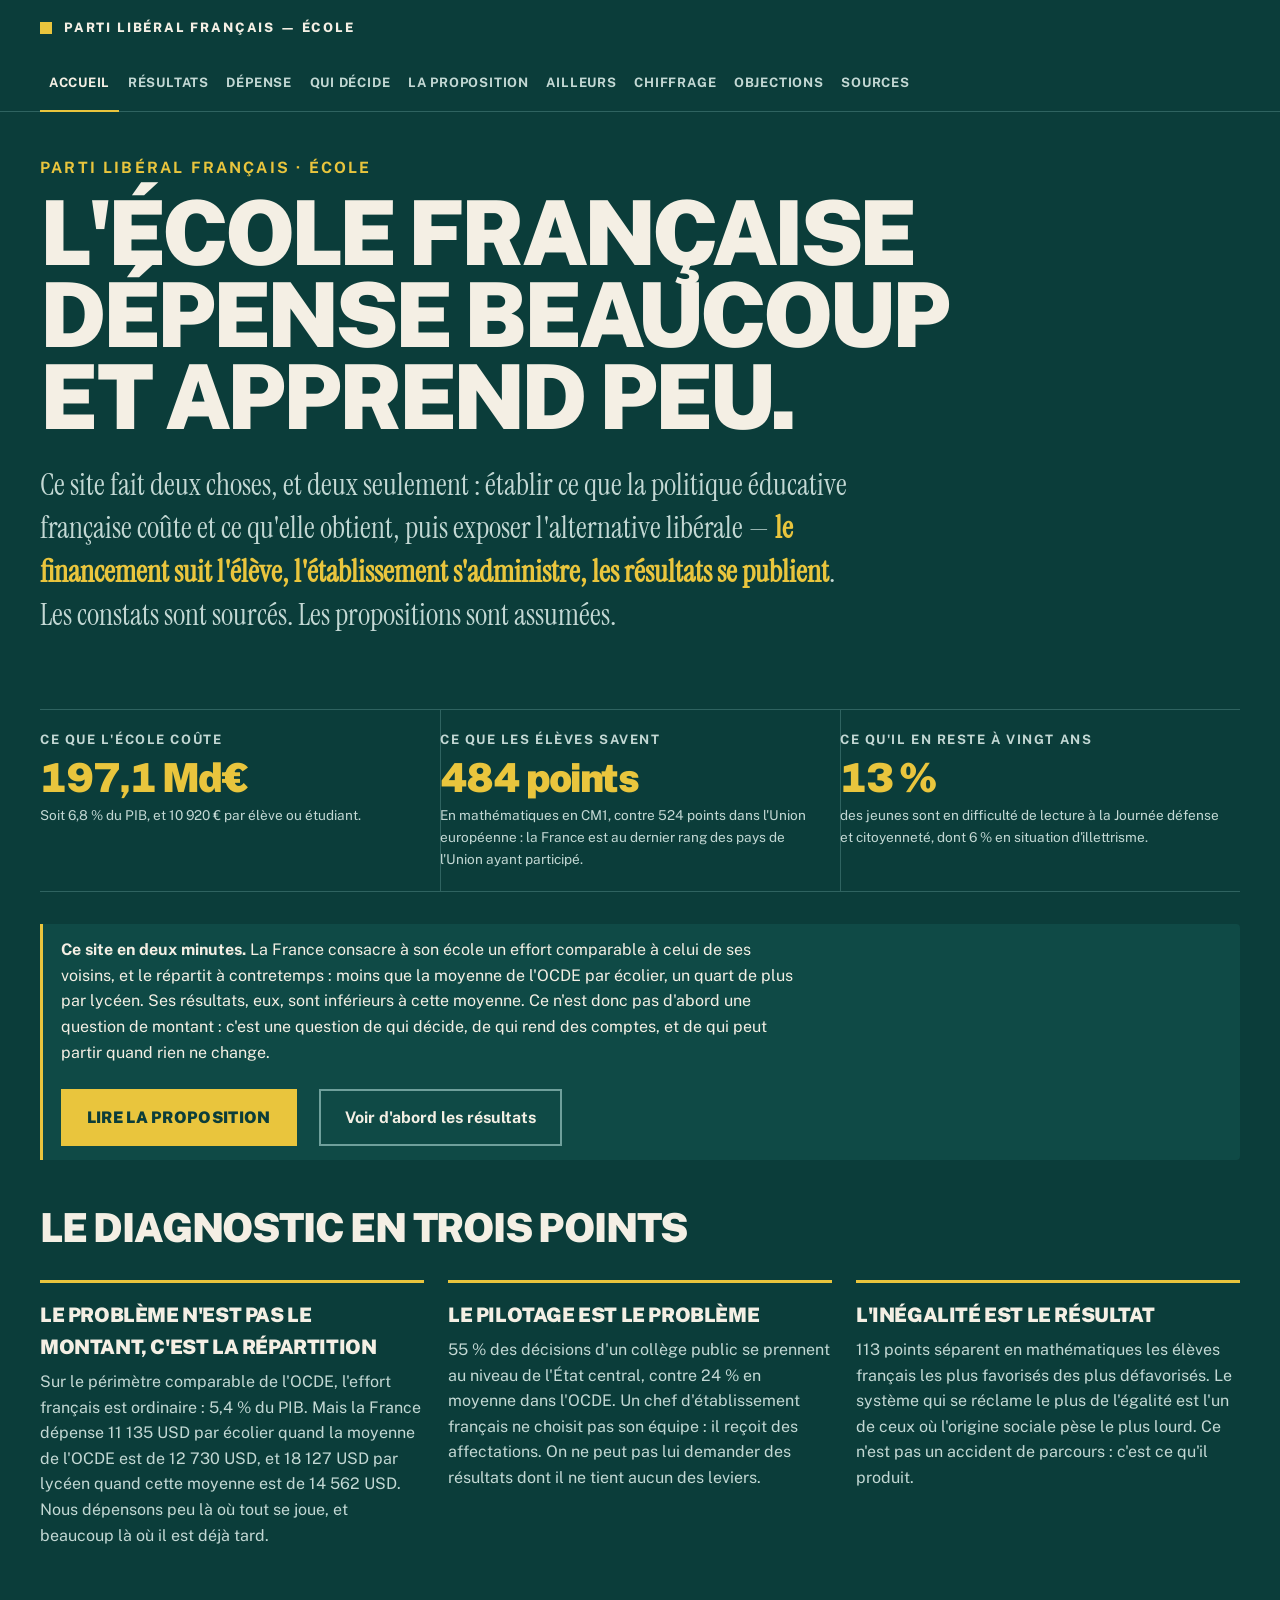
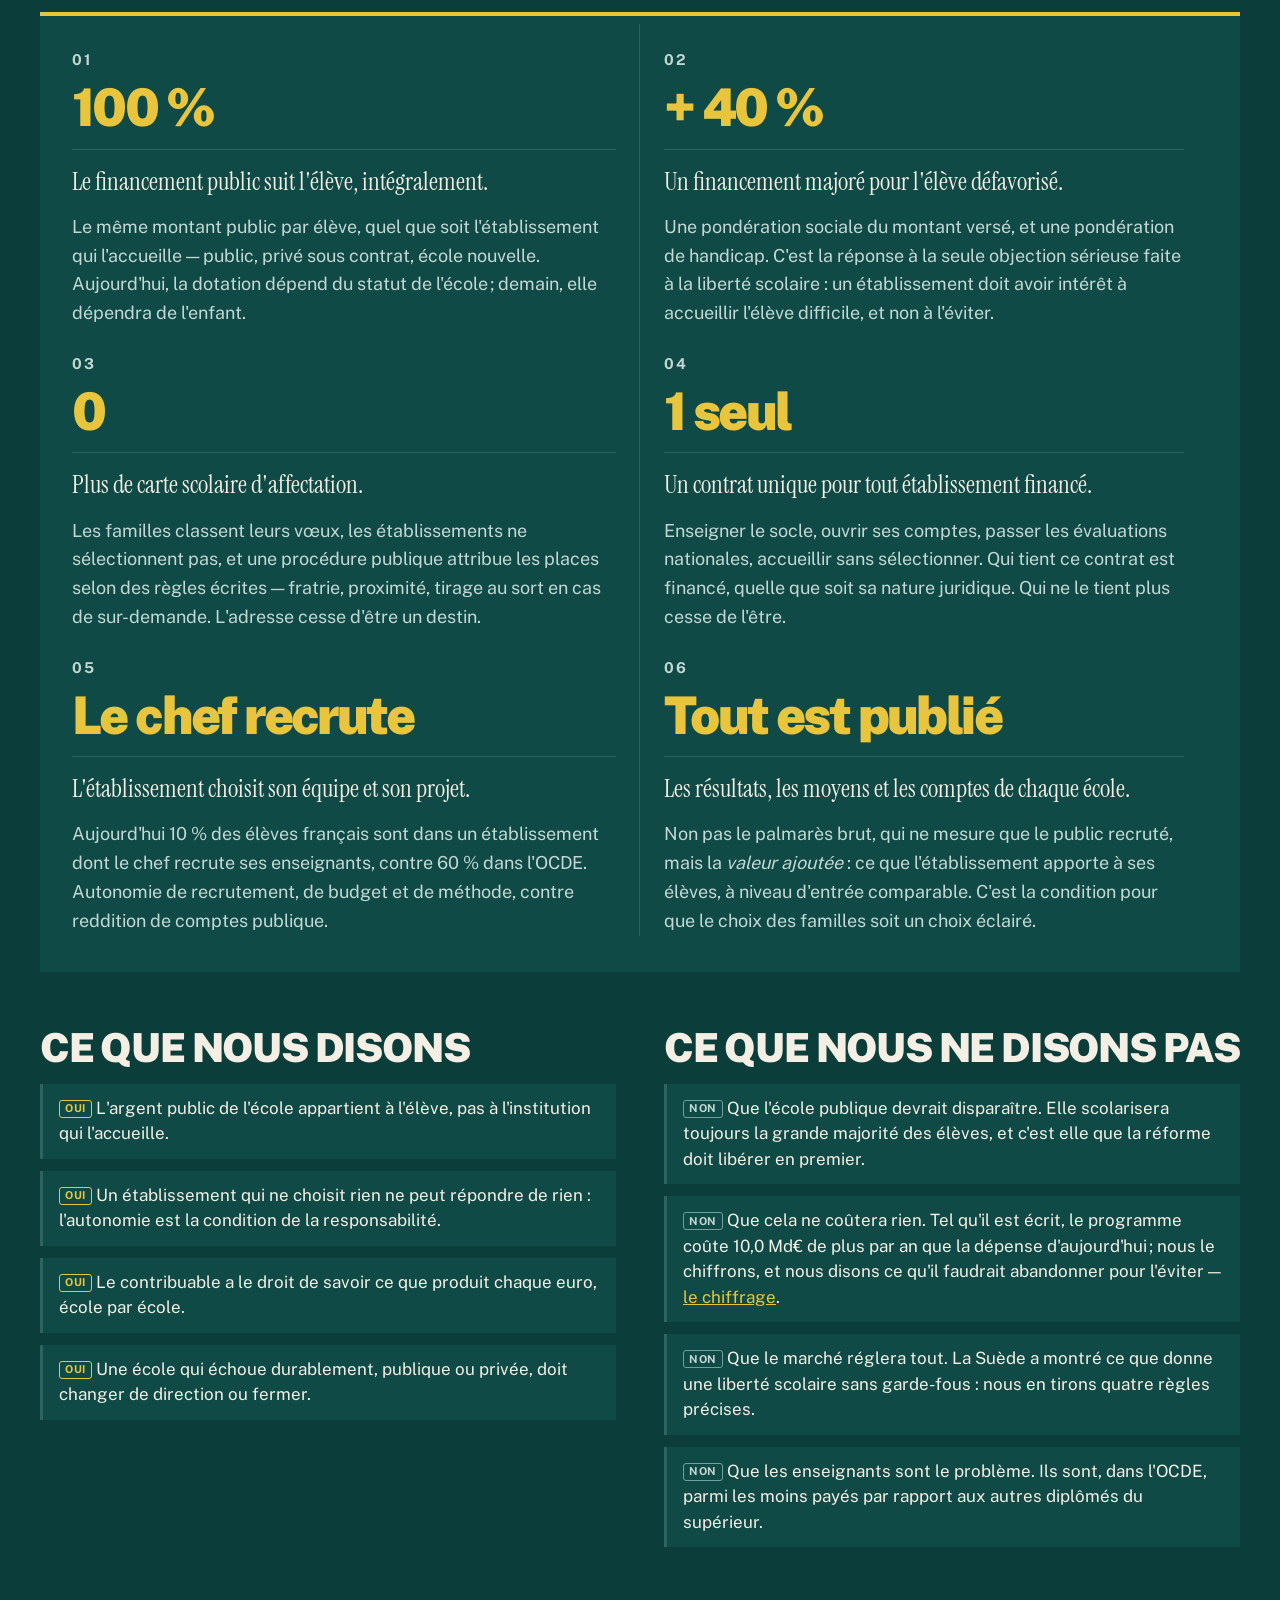
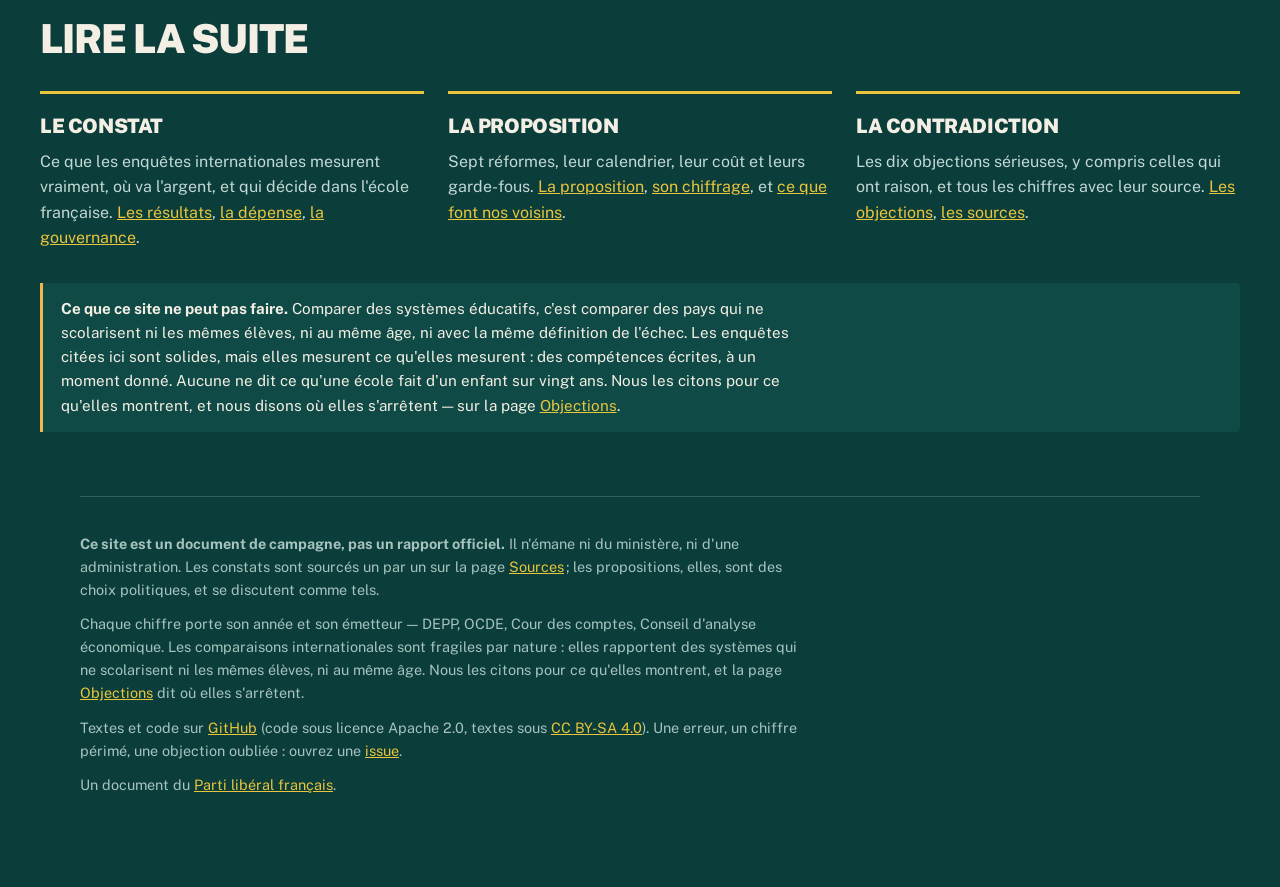
==== commit fb916e5f: "Chiffre le programme poste par poste, et corrige ce que le chiffrage dément Nouvelle page « Chiffrag" ====
--- a/index.html
+++ b/index.html
@@ -22,10 +22,10 @@
 <a class="evitement" href="#contenu">Aller au contenu</a>
 <header class="bandeau"><div class="interieur">
   <p class="nom"><a href="index.html"><span>Parti libéral français — École</span></a></p>
-  <nav aria-label="Navigation principale"><span class="groupe"><span class="etiquette">Le site</span><span class="liens"><a href="index.html" aria-current="page">Accueil</a></span></span><span class="groupe"><span class="etiquette">Le constat</span><span class="liens"><a href="resultats.html">Résultats</a><a href="depense.html">Dépense</a><a href="gouvernance.html">Qui décide</a></span></span><span class="groupe"><span class="etiquette">La proposition</span><span class="liens"><a href="proposition.html">La proposition</a><a href="chiffrage.html">Le chiffrage</a><a href="comparaisons.html">Ailleurs</a></span></span><span class="groupe"><span class="etiquette">La confiance</span><span class="liens"><a href="objections.html">Objections</a><a href="sources.html">Sources</a></span></span></nav>
+  <nav aria-label="Navigation principale"><span class="groupe"><span class="etiquette">Le site</span><span class="liens"><a href="index.html" aria-current="page">Accueil</a></span></span><span class="groupe"><span class="etiquette">Le constat</span><span class="liens"><a href="resultats.html">Résultats</a><a href="depense.html">Dépense</a><a href="gouvernance.html">Qui décide</a></span></span><span class="groupe"><span class="etiquette">La proposition</span><span class="liens"><a href="proposition.html">La proposition</a><a href="comparaisons.html">Ailleurs</a><a href="chiffrage.html">Chiffrage</a></span></span><span class="groupe"><span class="etiquette">La confiance</span><span class="liens"><a href="objections.html">Objections</a><a href="sources.html">Sources</a></span></span></nav>
 </div></header>
 <main id="contenu">
-<div class="affiche"><p class="surtitre">Parti libéral français · École</p><h1>L'école française dépense beaucoup et apprend peu.</h1><p class="chapeau">Ce site fait deux choses, et deux seulement : établir ce que la politique éducative française coûte et ce qu'elle obtient, puis exposer l'alternative libérale — <strong class="cle-texte">le financement suit l'élève, l'établissement s'administre, les résultats se publient</strong>. Les constats sont sourcés. Les propositions sont assumées.</p></div><div class="fiches reperes"><div class="fiche"><span class="etiquette">Ce que l'école coûte</span><span class="valeur">197,1 Md€</span><span class="precision">Soit 6,8 % du PIB, et 10 920 € par élève ou étudiant.</span></div><div class="fiche"><span class="etiquette">Ce que les élèves savent</span><span class="valeur">484 points</span><span class="precision">En mathématiques en CM1, contre 524 points dans l'Union européenne : la France est au dernier rang des pays de l'Union ayant participé.</span></div><div class="fiche"><span class="etiquette">Ce qu'il en reste à vingt ans</span><span class="valeur">13 %</span><span class="precision">des jeunes sont en difficulté de lecture à la Journée défense et citoyenneté, dont 6 % en situation d'illettrisme.</span></div></div><div class="note entree"><p><strong>Ce site en deux minutes.</strong> La France consacre à son école un effort légèrement supérieur à celui de ses voisins — 5,4 % du PIB contre 4,7 % du PIB dans l'OCDE —, et le répartit à contretemps : moins que la moyenne par écolier, un quart de plus par lycéen. Ses résultats, eux, sont inférieurs à cette moyenne. Ce n'est donc pas d'abord une question de montant : c'est une question de qui décide, de qui rend des comptes, et de qui peut partir quand rien ne change.</p><p class="actions"><a class="bouton" href="proposition.html">Lire la proposition</a><a class="bouton second" href="resultats.html">Voir d'abord les résultats</a></p></div><h2>Le diagnostic en trois points</h2><div class="points"><div class="point"><h3>Le problème n'est pas le montant, c'est la répartition</h3><p>Sur le périmètre comparable de l'OCDE, l'effort français est un peu supérieur à la moyenne : 5,4 % du PIB contre 4,7 % du PIB. Mais la France dépense 11 135 USD par écolier quand la moyenne de l'OCDE est de 12 730 USD, et 18 127 USD par lycéen quand cette moyenne est de 14 562 USD. Nous dépensons peu là où tout se joue, et beaucoup là où il est déjà tard.</p></div><div class="point"><h3>Le pilotage est le problème</h3><p>55 % des décisions d'un collège public se prennent au niveau de l'État central, contre 24 % en moyenne dans l'OCDE. Un chef d'établissement français ne choisit pas son équipe : il reçoit des affectations. On ne peut pas lui demander des résultats dont il ne tient aucun des leviers.</p></div><div class="point"><h3>L'inégalité n'est pas corrigée</h3><p>95 points séparent en mathématiques les élèves français les plus favorisés des plus défavorisés. Le système qui se réclame le plus de l'égalité est l'un de ceux où l'origine sociale pèse le plus lourd sur les résultats. Nous n'écrivons pas que l'école fabrique cette inégalité — les enquêtes ne l'établissent pas. Nous écrivons qu'elle la corrige moins que celles de nos voisins, ce qui suffit à juger une institution dont c'est la raison d'être.</p></div></div><section class="engagements" aria-label="Les six engagements du programme"><div class="grille"><div class="engagement"><p class="rang">01</p><p class="chiffre">100 %</p><p class="promesse">Le financement public suit l'élève, intégralement.</p><p class="detail">Le même montant public par élève, quel que soit l'établissement qui l'accueille — public, privé sous contrat, école nouvelle. Aujourd'hui, la dotation dépend du statut de l'école ; demain, elle dépendra de l'enfant.</p></div><div class="engagement"><p class="rang">02</p><p class="chiffre">+ 40 %</p><p class="promesse">Un financement majoré pour l'élève défavorisé.</p><p class="detail">Une pondération sociale du montant versé, et une pondération de handicap. C'est la réponse à la seule objection sérieuse faite à la liberté scolaire : un établissement doit avoir intérêt à accueillir l'élève difficile, et non à l'éviter.</p></div><div class="engagement"><p class="rang">03</p><p class="chiffre">0</p><p class="promesse">Plus de carte scolaire d'affectation.</p><p class="detail">Les familles classent leurs vœux, les établissements ne sélectionnent pas, et une procédure publique attribue les places selon des règles écrites — fratrie, proximité, tirage au sort en cas de sur-demande. L'adresse cesse d'être un destin.</p></div><div class="engagement"><p class="rang">04</p><p class="chiffre">1 seul</p><p class="promesse">Un contrat unique pour tout établissement financé.</p><p class="detail">Enseigner le socle, ouvrir ses comptes, passer les évaluations nationales, accueillir sans sélectionner. Qui tient ce contrat est financé, quelle que soit sa nature juridique. Qui ne le tient plus cesse de l'être.</p></div><div class="engagement"><p class="rang">05</p><p class="chiffre">Le chef recrute</p><p class="promesse">L'établissement choisit son équipe et son projet.</p><p class="detail">Aujourd'hui 10 % des élèves français sont dans un établissement dont le chef recrute ses enseignants, contre 60 % dans l'OCDE. Autonomie de recrutement, de budget et de méthode, contre reddition de comptes publique.</p></div><div class="engagement"><p class="rang">06</p><p class="chiffre">Tout est publié</p><p class="promesse">Les résultats, les moyens et les comptes de chaque école.</p><p class="detail">Non pas le palmarès brut, qui ne mesure que le public recruté, mais la <em>valeur ajoutée</em> : ce que l'établissement apporte à ses élèves, à niveau d'entrée comparable. C'est la condition pour que le choix des familles soit un choix éclairé.</p></div></div></section><div class="paire"><div><h2>Ce que nous disons</h2><ul class="leviers"><li><span class="badge proposition">Oui</span> L'argent public de l'école appartient à l'élève, pas à l'institution qui l'accueille.</li><li><span class="badge proposition">Oui</span> Un établissement qui ne choisit rien ne peut répondre de rien : l'autonomie est la condition de la responsabilité.</li><li><span class="badge proposition">Oui</span> Le contribuable a le droit de savoir ce que produit chaque euro, école par école.</li><li><span class="badge proposition">Oui</span> Une école qui échoue durablement, publique ou privée, doit changer de direction ou fermer.</li></ul></div><div><h2>Ce que nous ne disons pas</h2><ul class="leviers"><li><span class="badge">Non</span> Que l'école publique devrait disparaître. Elle scolarisera toujours la grande majorité des élèves, et c'est elle que la réforme doit libérer en premier.</li><li><span class="badge">Non</span> Qu'il faut dépenser moins. Nous proposons de dépenser autrement, à enveloppe constante, et de rémunérer mieux les enseignants.</li><li><span class="badge">Non</span> Que le marché réglera tout. La Suède a montré ce que donne une liberté scolaire sans garde-fous : nous en tirons quatre règles précises.</li><li><span class="badge">Non</span> Que les enseignants sont le problème. Ils sont, dans l'OCDE, parmi les moins payés par rapport aux autres diplômés du supérieur.</li></ul></div></div><h2>Lire la suite</h2><div class="points"><div class="point"><h3>Le constat</h3><p>Ce que les enquêtes internationales mesurent vraiment, où va l'argent, et qui décide dans l'école française. <a href="resultats.html">Les résultats</a>, <a href="depense.html">la dépense</a>, <a href="gouvernance.html">la gouvernance</a>.</p></div><div class="point"><h3>La proposition</h3><p>Huit réformes, leur calendrier, leurs garde-fous — et le calcul de ce qu'elles coûtent, avec ses perdants nommés. <a href="proposition.html">La proposition</a>, <a href="chiffrage.html">le chiffrage</a>, et <a href="comparaisons.html">ce que font nos voisins</a>.</p></div><div class="point"><h3>La contradiction</h3><p>Les dix objections sérieuses, y compris celles qui ont raison, et tous les chiffres avec leur source. <a href="objections.html">Les objections</a>, <a href="sources.html">les sources</a>.</p></div></div><div class="note vigilance"><p><strong>Ce que ce site ne peut pas faire.</strong> Comparer des systèmes éducatifs, c'est comparer des pays qui ne scolarisent ni les mêmes élèves, ni au même âge, ni avec la même définition de l'échec. Les enquêtes citées ici sont solides, mais elles mesurent ce qu'elles mesurent : des compétences écrites, à un moment donné. Aucune ne dit ce qu'une école fait d'un enfant sur vingt ans. Nous les citons pour ce qu'elles montrent, et nous disons où elles s'arrêtent — sur la page <a href="objections.html">Objections</a>.</p></div>
+<div class="affiche"><p class="surtitre">Parti libéral français · École</p><h1>L'école française dépense beaucoup et apprend peu.</h1><p class="chapeau">Ce site fait deux choses, et deux seulement : établir ce que la politique éducative française coûte et ce qu'elle obtient, puis exposer l'alternative libérale — <strong class="cle-texte">le financement suit l'élève, l'établissement s'administre, les résultats se publient</strong>. Les constats sont sourcés. Les propositions sont assumées.</p></div><div class="fiches reperes"><div class="fiche"><span class="etiquette">Ce que l'école coûte</span><span class="valeur">197,1 Md€</span><span class="precision">Soit 6,8 % du PIB, et 10 920 € par élève ou étudiant.</span></div><div class="fiche"><span class="etiquette">Ce que les élèves savent</span><span class="valeur">484 points</span><span class="precision">En mathématiques en CM1, contre 524 points dans l'Union européenne : la France est au dernier rang des pays de l'Union ayant participé.</span></div><div class="fiche"><span class="etiquette">Ce qu'il en reste à vingt ans</span><span class="valeur">13 %</span><span class="precision">des jeunes sont en difficulté de lecture à la Journée défense et citoyenneté, dont 6 % en situation d'illettrisme.</span></div></div><div class="note entree"><p><strong>Ce site en deux minutes.</strong> La France consacre à son école un effort comparable à celui de ses voisins, et le répartit à contretemps : moins que la moyenne de l'OCDE par écolier, un quart de plus par lycéen. Ses résultats, eux, sont inférieurs à cette moyenne. Ce n'est donc pas d'abord une question de montant : c'est une question de qui décide, de qui rend des comptes, et de qui peut partir quand rien ne change.</p><p class="actions"><a class="bouton" href="proposition.html">Lire la proposition</a><a class="bouton second" href="resultats.html">Voir d'abord les résultats</a></p></div><h2>Le diagnostic en trois points</h2><div class="points"><div class="point"><h3>Le problème n'est pas le montant, c'est la répartition</h3><p>Sur le périmètre comparable de l'OCDE, l'effort français est ordinaire : 5,4 % du PIB. Mais la France dépense 11 135 USD par écolier quand la moyenne de l'OCDE est de 12 730 USD, et 18 127 USD par lycéen quand cette moyenne est de 14 562 USD. Nous dépensons peu là où tout se joue, et beaucoup là où il est déjà tard.</p></div><div class="point"><h3>Le pilotage est le problème</h3><p>55 % des décisions d'un collège public se prennent au niveau de l'État central, contre 24 % en moyenne dans l'OCDE. Un chef d'établissement français ne choisit pas son équipe : il reçoit des affectations. On ne peut pas lui demander des résultats dont il ne tient aucun des leviers.</p></div><div class="point"><h3>L'inégalité est le résultat</h3><p>113 points séparent en mathématiques les élèves français les plus favorisés des plus défavorisés. Le système qui se réclame le plus de l'égalité est l'un de ceux où l'origine sociale pèse le plus lourd. Ce n'est pas un accident de parcours : c'est ce qu'il produit.</p></div></div><section class="engagements" aria-label="Les six engagements du programme"><div class="grille"><div class="engagement"><p class="rang">01</p><p class="chiffre">100 %</p><p class="promesse">Le financement public suit l'élève, intégralement.</p><p class="detail">Le même montant public par élève, quel que soit l'établissement qui l'accueille — public, privé sous contrat, école nouvelle. Aujourd'hui, la dotation dépend du statut de l'école ; demain, elle dépendra de l'enfant.</p></div><div class="engagement"><p class="rang">02</p><p class="chiffre">+ 40 %</p><p class="promesse">Un financement majoré pour l'élève défavorisé.</p><p class="detail">Une pondération sociale du montant versé, et une pondération de handicap. C'est la réponse à la seule objection sérieuse faite à la liberté scolaire : un établissement doit avoir intérêt à accueillir l'élève difficile, et non à l'éviter.</p></div><div class="engagement"><p class="rang">03</p><p class="chiffre">0</p><p class="promesse">Plus de carte scolaire d'affectation.</p><p class="detail">Les familles classent leurs vœux, les établissements ne sélectionnent pas, et une procédure publique attribue les places selon des règles écrites — fratrie, proximité, tirage au sort en cas de sur-demande. L'adresse cesse d'être un destin.</p></div><div class="engagement"><p class="rang">04</p><p class="chiffre">1 seul</p><p class="promesse">Un contrat unique pour tout établissement financé.</p><p class="detail">Enseigner le socle, ouvrir ses comptes, passer les évaluations nationales, accueillir sans sélectionner. Qui tient ce contrat est financé, quelle que soit sa nature juridique. Qui ne le tient plus cesse de l'être.</p></div><div class="engagement"><p class="rang">05</p><p class="chiffre">Le chef recrute</p><p class="promesse">L'établissement choisit son équipe et son projet.</p><p class="detail">Aujourd'hui 10 % des élèves français sont dans un établissement dont le chef recrute ses enseignants, contre 60 % dans l'OCDE. Autonomie de recrutement, de budget et de méthode, contre reddition de comptes publique.</p></div><div class="engagement"><p class="rang">06</p><p class="chiffre">Tout est publié</p><p class="promesse">Les résultats, les moyens et les comptes de chaque école.</p><p class="detail">Non pas le palmarès brut, qui ne mesure que le public recruté, mais la <em>valeur ajoutée</em> : ce que l'établissement apporte à ses élèves, à niveau d'entrée comparable. C'est la condition pour que le choix des familles soit un choix éclairé.</p></div></div></section><div class="paire"><div><h2>Ce que nous disons</h2><ul class="leviers"><li><span class="badge proposition">Oui</span> L'argent public de l'école appartient à l'élève, pas à l'institution qui l'accueille.</li><li><span class="badge proposition">Oui</span> Un établissement qui ne choisit rien ne peut répondre de rien : l'autonomie est la condition de la responsabilité.</li><li><span class="badge proposition">Oui</span> Le contribuable a le droit de savoir ce que produit chaque euro, école par école.</li><li><span class="badge proposition">Oui</span> Une école qui échoue durablement, publique ou privée, doit changer de direction ou fermer.</li></ul></div><div><h2>Ce que nous ne disons pas</h2><ul class="leviers"><li><span class="badge">Non</span> Que l'école publique devrait disparaître. Elle scolarisera toujours la grande majorité des élèves, et c'est elle que la réforme doit libérer en premier.</li><li><span class="badge">Non</span> Que cela ne coûtera rien. Tel qu'il est écrit, le programme coûte 10,0 Md€ de plus par an que la dépense d'aujourd'hui ; nous le chiffrons, et nous disons ce qu'il faudrait abandonner pour l'éviter — <a href="chiffrage.html">le chiffrage</a>.</li><li><span class="badge">Non</span> Que le marché réglera tout. La Suède a montré ce que donne une liberté scolaire sans garde-fous : nous en tirons quatre règles précises.</li><li><span class="badge">Non</span> Que les enseignants sont le problème. Ils sont, dans l'OCDE, parmi les moins payés par rapport aux autres diplômés du supérieur.</li></ul></div></div><h2>Lire la suite</h2><div class="points"><div class="point"><h3>Le constat</h3><p>Ce que les enquêtes internationales mesurent vraiment, où va l'argent, et qui décide dans l'école française. <a href="resultats.html">Les résultats</a>, <a href="depense.html">la dépense</a>, <a href="gouvernance.html">la gouvernance</a>.</p></div><div class="point"><h3>La proposition</h3><p>Sept réformes, leur calendrier, leur coût et leurs garde-fous. <a href="proposition.html">La proposition</a>, <a href="chiffrage.html">son chiffrage</a>, et <a href="comparaisons.html">ce que font nos voisins</a>.</p></div><div class="point"><h3>La contradiction</h3><p>Les dix objections sérieuses, y compris celles qui ont raison, et tous les chiffres avec leur source. <a href="objections.html">Les objections</a>, <a href="sources.html">les sources</a>.</p></div></div><div class="note vigilance"><p><strong>Ce que ce site ne peut pas faire.</strong> Comparer des systèmes éducatifs, c'est comparer des pays qui ne scolarisent ni les mêmes élèves, ni au même âge, ni avec la même définition de l'échec. Les enquêtes citées ici sont solides, mais elles mesurent ce qu'elles mesurent : des compétences écrites, à un moment donné. Aucune ne dit ce qu'une école fait d'un enfant sur vingt ans. Nous les citons pour ce qu'elles montrent, et nous disons où elles s'arrêtent — sur la page <a href="objections.html">Objections</a>.</p></div>
 <footer>
   <p><strong>Ce site est un document de campagne, pas un rapport officiel.</strong>
   Il n'émane ni du ministère, ni d'une administration. Les constats sont
@@ -40,9 +40,6 @@
   textes sous <a href="https://creativecommons.org/licenses/by-sa/4.0/deed.fr">CC BY-SA 4.0</a>).
   Une erreur, un chiffre périmé, une objection oubliée : ouvrez une
   <a href="https://github.com/g-pliberal/education/issues">issue</a>.</p>
-  <p class="discret">Dernière mise à jour : 21 septembre 2026. Chaque
-  correction est publiée avec sa date dans l'historique du
-  <a href="https://github.com/g-pliberal/education">dépôt</a>.</p>
   <p class="retour-site">Un document du
   <a href="https://partiliberalfrancais.fr/" target="_top">Parti libéral français</a>.</p>
 </footer>
--- a/moteur/style.css
+++ b/moteur/style.css
@@ -129,7 +129,7 @@
 
 /* -- le bandeau -------------------------------------------------------------
 
-   Une seule rangée : le nom du site à gauche, les huit onglets à droite, sur
+   Une seule rangée : le nom du site à gauche, les neuf onglets à droite, sur
    le même vert que la page, fermée par un filet. Collé en haut, parce que les
    pages sont longues et qu'on change de page en cours de lecture. */
 header.bandeau {
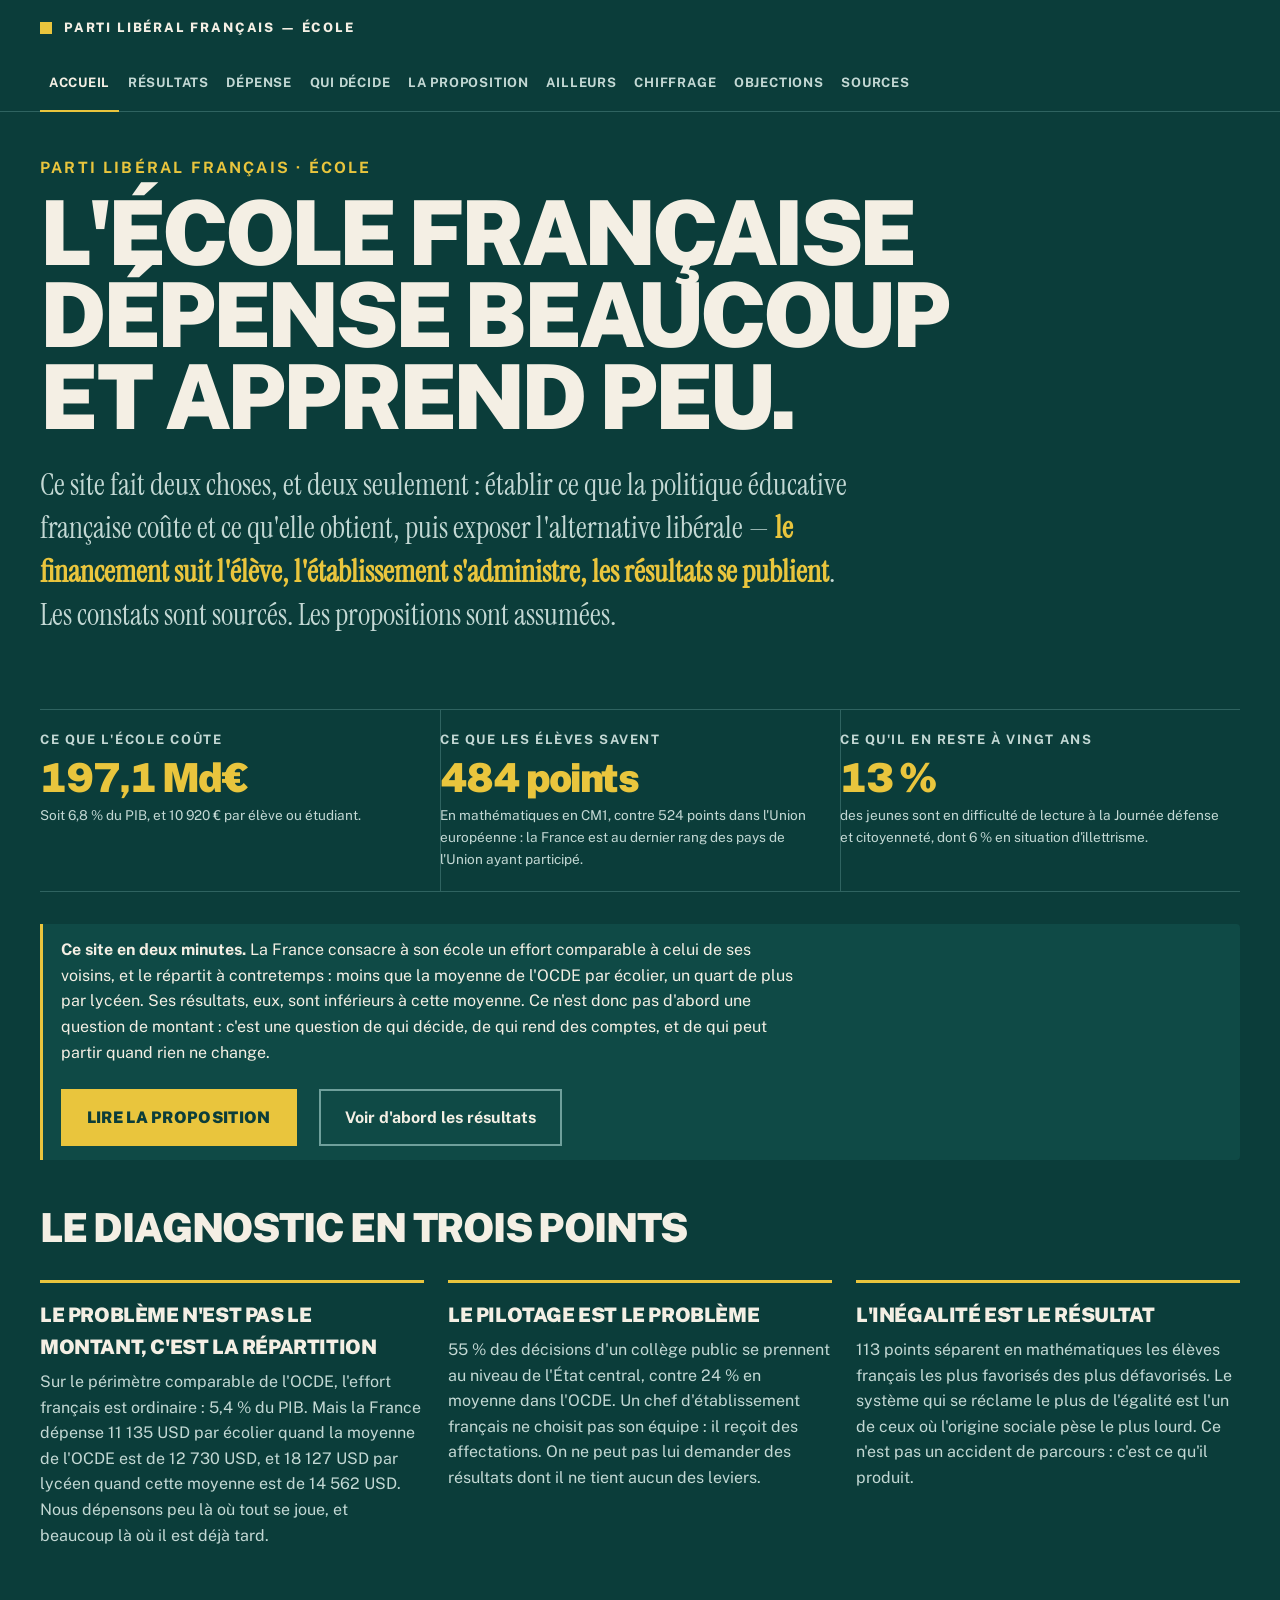
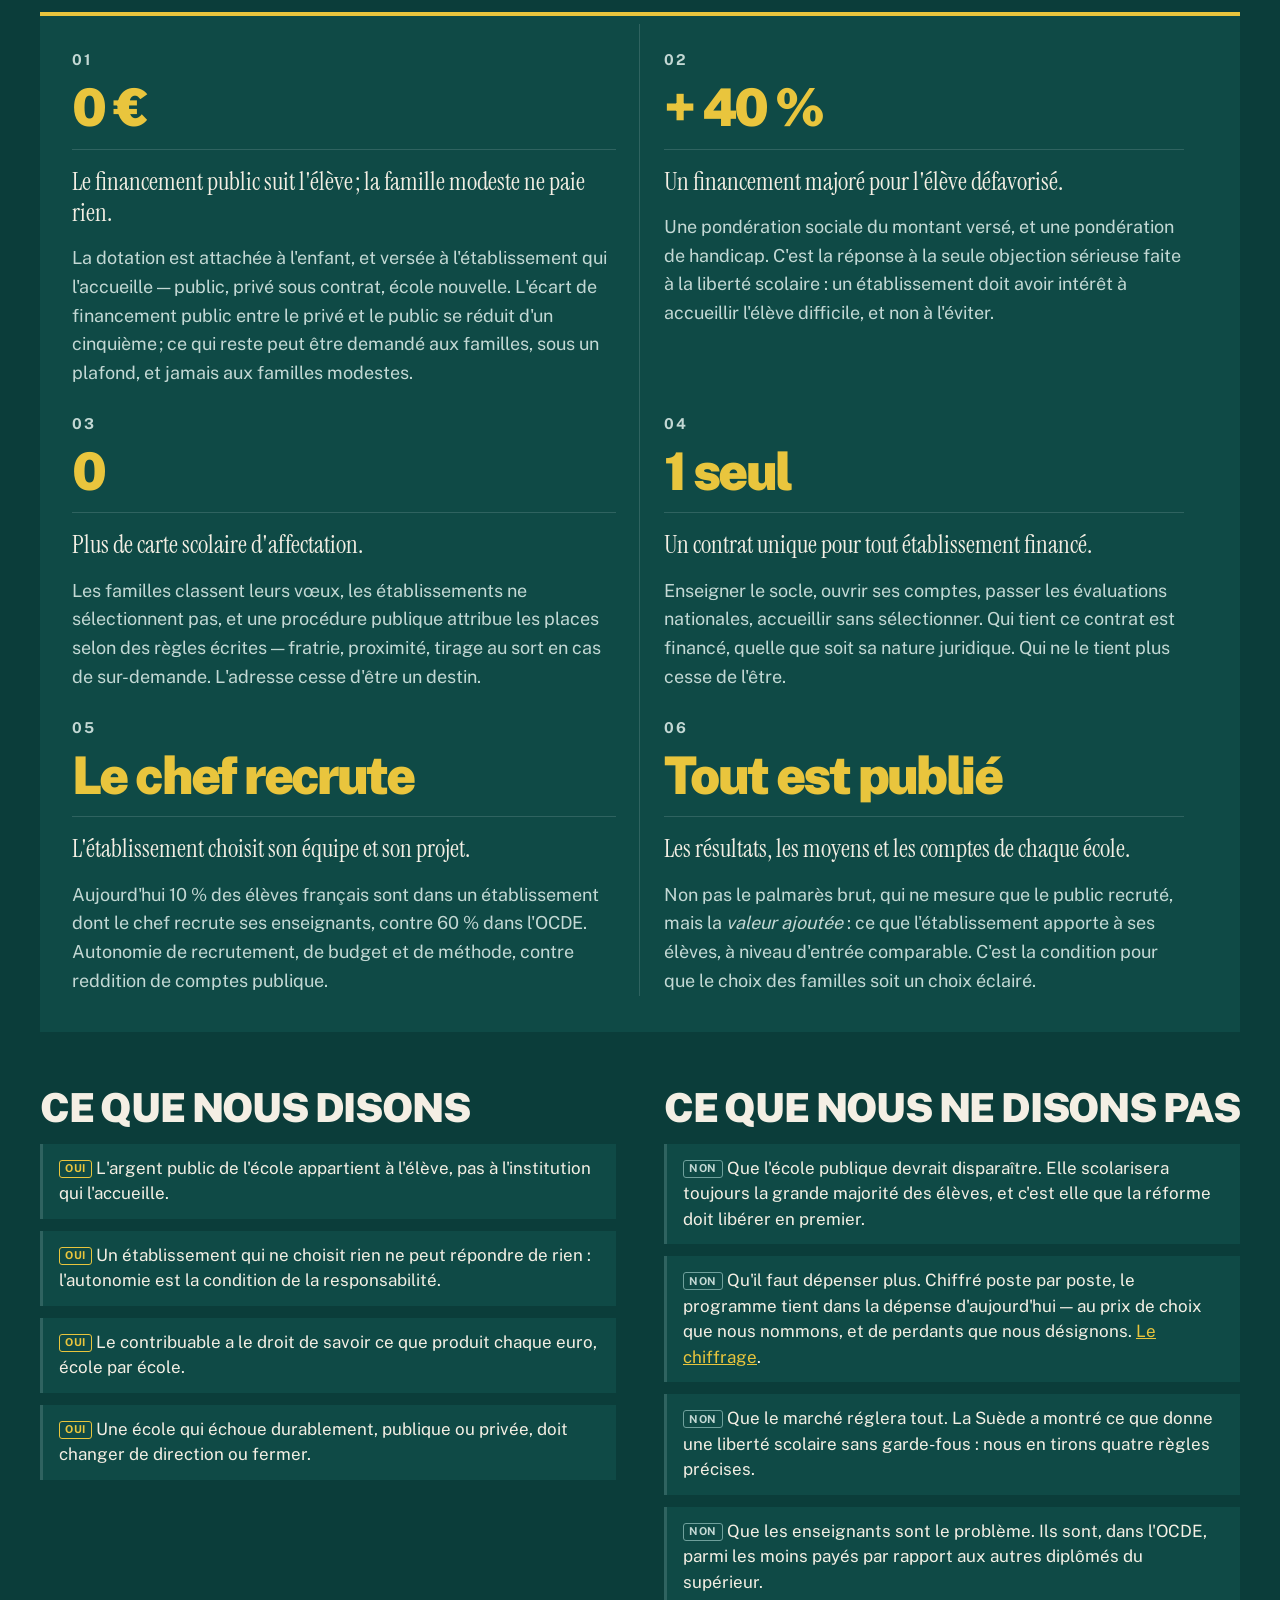
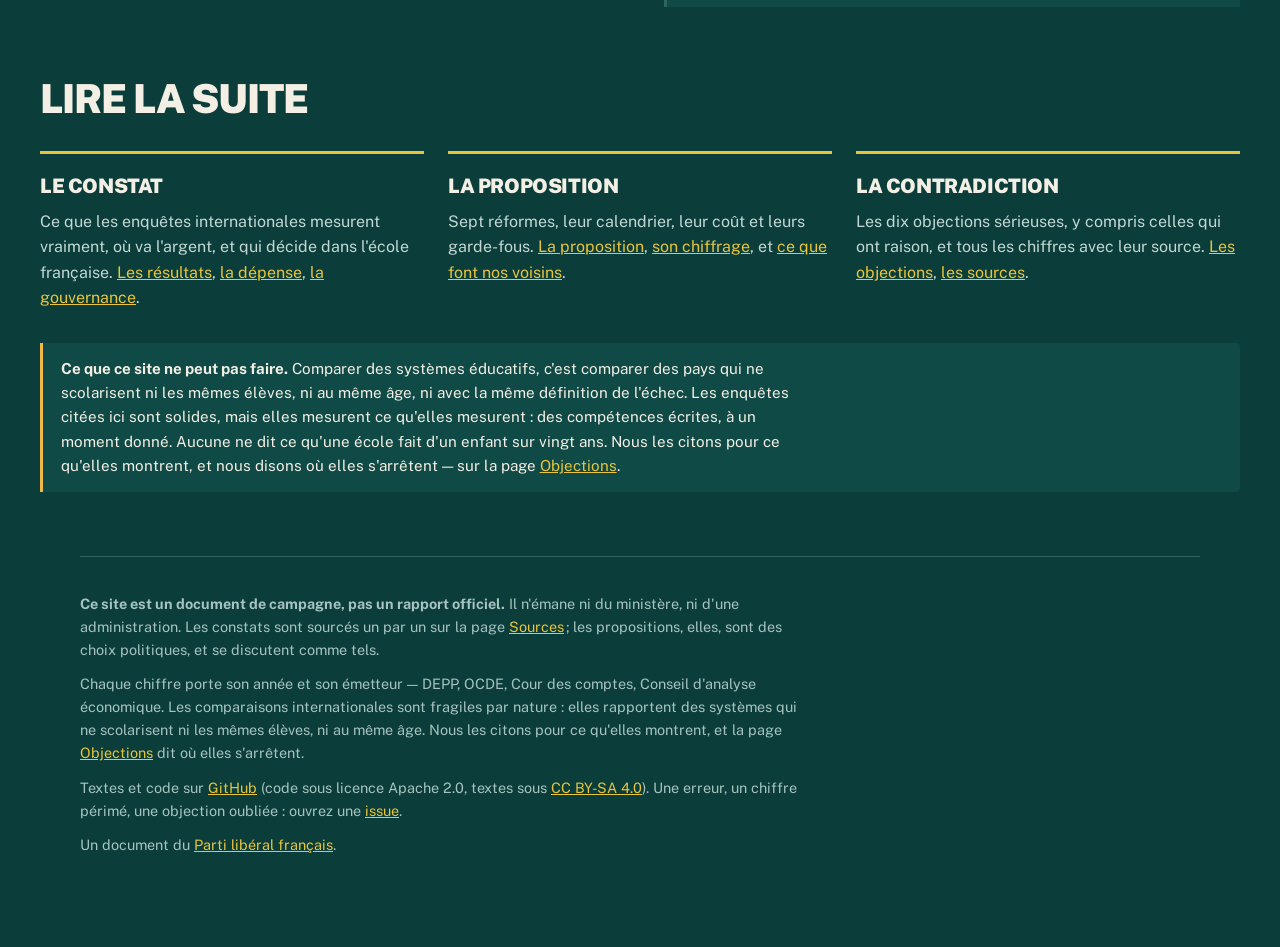
==== commit e09ceffe: "Ajuste le programme pour qu'il tienne dans la dépense d'aujourd'hui Le chiffrage donnait +10,0 Md€ p" ====
--- a/index.html
+++ b/index.html
@@ -25,7 +25,7 @@
   <nav aria-label="Navigation principale"><span class="groupe"><span class="etiquette">Le site</span><span class="liens"><a href="index.html" aria-current="page">Accueil</a></span></span><span class="groupe"><span class="etiquette">Le constat</span><span class="liens"><a href="resultats.html">Résultats</a><a href="depense.html">Dépense</a><a href="gouvernance.html">Qui décide</a></span></span><span class="groupe"><span class="etiquette">La proposition</span><span class="liens"><a href="proposition.html">La proposition</a><a href="comparaisons.html">Ailleurs</a><a href="chiffrage.html">Chiffrage</a></span></span><span class="groupe"><span class="etiquette">La confiance</span><span class="liens"><a href="objections.html">Objections</a><a href="sources.html">Sources</a></span></span></nav>
 </div></header>
 <main id="contenu">
-<div class="affiche"><p class="surtitre">Parti libéral français · École</p><h1>L'école française dépense beaucoup et apprend peu.</h1><p class="chapeau">Ce site fait deux choses, et deux seulement : établir ce que la politique éducative française coûte et ce qu'elle obtient, puis exposer l'alternative libérale — <strong class="cle-texte">le financement suit l'élève, l'établissement s'administre, les résultats se publient</strong>. Les constats sont sourcés. Les propositions sont assumées.</p></div><div class="fiches reperes"><div class="fiche"><span class="etiquette">Ce que l'école coûte</span><span class="valeur">197,1 Md€</span><span class="precision">Soit 6,8 % du PIB, et 10 920 € par élève ou étudiant.</span></div><div class="fiche"><span class="etiquette">Ce que les élèves savent</span><span class="valeur">484 points</span><span class="precision">En mathématiques en CM1, contre 524 points dans l'Union européenne : la France est au dernier rang des pays de l'Union ayant participé.</span></div><div class="fiche"><span class="etiquette">Ce qu'il en reste à vingt ans</span><span class="valeur">13 %</span><span class="precision">des jeunes sont en difficulté de lecture à la Journée défense et citoyenneté, dont 6 % en situation d'illettrisme.</span></div></div><div class="note entree"><p><strong>Ce site en deux minutes.</strong> La France consacre à son école un effort comparable à celui de ses voisins, et le répartit à contretemps : moins que la moyenne de l'OCDE par écolier, un quart de plus par lycéen. Ses résultats, eux, sont inférieurs à cette moyenne. Ce n'est donc pas d'abord une question de montant : c'est une question de qui décide, de qui rend des comptes, et de qui peut partir quand rien ne change.</p><p class="actions"><a class="bouton" href="proposition.html">Lire la proposition</a><a class="bouton second" href="resultats.html">Voir d'abord les résultats</a></p></div><h2>Le diagnostic en trois points</h2><div class="points"><div class="point"><h3>Le problème n'est pas le montant, c'est la répartition</h3><p>Sur le périmètre comparable de l'OCDE, l'effort français est ordinaire : 5,4 % du PIB. Mais la France dépense 11 135 USD par écolier quand la moyenne de l'OCDE est de 12 730 USD, et 18 127 USD par lycéen quand cette moyenne est de 14 562 USD. Nous dépensons peu là où tout se joue, et beaucoup là où il est déjà tard.</p></div><div class="point"><h3>Le pilotage est le problème</h3><p>55 % des décisions d'un collège public se prennent au niveau de l'État central, contre 24 % en moyenne dans l'OCDE. Un chef d'établissement français ne choisit pas son équipe : il reçoit des affectations. On ne peut pas lui demander des résultats dont il ne tient aucun des leviers.</p></div><div class="point"><h3>L'inégalité est le résultat</h3><p>113 points séparent en mathématiques les élèves français les plus favorisés des plus défavorisés. Le système qui se réclame le plus de l'égalité est l'un de ceux où l'origine sociale pèse le plus lourd. Ce n'est pas un accident de parcours : c'est ce qu'il produit.</p></div></div><section class="engagements" aria-label="Les six engagements du programme"><div class="grille"><div class="engagement"><p class="rang">01</p><p class="chiffre">100 %</p><p class="promesse">Le financement public suit l'élève, intégralement.</p><p class="detail">Le même montant public par élève, quel que soit l'établissement qui l'accueille — public, privé sous contrat, école nouvelle. Aujourd'hui, la dotation dépend du statut de l'école ; demain, elle dépendra de l'enfant.</p></div><div class="engagement"><p class="rang">02</p><p class="chiffre">+ 40 %</p><p class="promesse">Un financement majoré pour l'élève défavorisé.</p><p class="detail">Une pondération sociale du montant versé, et une pondération de handicap. C'est la réponse à la seule objection sérieuse faite à la liberté scolaire : un établissement doit avoir intérêt à accueillir l'élève difficile, et non à l'éviter.</p></div><div class="engagement"><p class="rang">03</p><p class="chiffre">0</p><p class="promesse">Plus de carte scolaire d'affectation.</p><p class="detail">Les familles classent leurs vœux, les établissements ne sélectionnent pas, et une procédure publique attribue les places selon des règles écrites — fratrie, proximité, tirage au sort en cas de sur-demande. L'adresse cesse d'être un destin.</p></div><div class="engagement"><p class="rang">04</p><p class="chiffre">1 seul</p><p class="promesse">Un contrat unique pour tout établissement financé.</p><p class="detail">Enseigner le socle, ouvrir ses comptes, passer les évaluations nationales, accueillir sans sélectionner. Qui tient ce contrat est financé, quelle que soit sa nature juridique. Qui ne le tient plus cesse de l'être.</p></div><div class="engagement"><p class="rang">05</p><p class="chiffre">Le chef recrute</p><p class="promesse">L'établissement choisit son équipe et son projet.</p><p class="detail">Aujourd'hui 10 % des élèves français sont dans un établissement dont le chef recrute ses enseignants, contre 60 % dans l'OCDE. Autonomie de recrutement, de budget et de méthode, contre reddition de comptes publique.</p></div><div class="engagement"><p class="rang">06</p><p class="chiffre">Tout est publié</p><p class="promesse">Les résultats, les moyens et les comptes de chaque école.</p><p class="detail">Non pas le palmarès brut, qui ne mesure que le public recruté, mais la <em>valeur ajoutée</em> : ce que l'établissement apporte à ses élèves, à niveau d'entrée comparable. C'est la condition pour que le choix des familles soit un choix éclairé.</p></div></div></section><div class="paire"><div><h2>Ce que nous disons</h2><ul class="leviers"><li><span class="badge proposition">Oui</span> L'argent public de l'école appartient à l'élève, pas à l'institution qui l'accueille.</li><li><span class="badge proposition">Oui</span> Un établissement qui ne choisit rien ne peut répondre de rien : l'autonomie est la condition de la responsabilité.</li><li><span class="badge proposition">Oui</span> Le contribuable a le droit de savoir ce que produit chaque euro, école par école.</li><li><span class="badge proposition">Oui</span> Une école qui échoue durablement, publique ou privée, doit changer de direction ou fermer.</li></ul></div><div><h2>Ce que nous ne disons pas</h2><ul class="leviers"><li><span class="badge">Non</span> Que l'école publique devrait disparaître. Elle scolarisera toujours la grande majorité des élèves, et c'est elle que la réforme doit libérer en premier.</li><li><span class="badge">Non</span> Que cela ne coûtera rien. Tel qu'il est écrit, le programme coûte 10,0 Md€ de plus par an que la dépense d'aujourd'hui ; nous le chiffrons, et nous disons ce qu'il faudrait abandonner pour l'éviter — <a href="chiffrage.html">le chiffrage</a>.</li><li><span class="badge">Non</span> Que le marché réglera tout. La Suède a montré ce que donne une liberté scolaire sans garde-fous : nous en tirons quatre règles précises.</li><li><span class="badge">Non</span> Que les enseignants sont le problème. Ils sont, dans l'OCDE, parmi les moins payés par rapport aux autres diplômés du supérieur.</li></ul></div></div><h2>Lire la suite</h2><div class="points"><div class="point"><h3>Le constat</h3><p>Ce que les enquêtes internationales mesurent vraiment, où va l'argent, et qui décide dans l'école française. <a href="resultats.html">Les résultats</a>, <a href="depense.html">la dépense</a>, <a href="gouvernance.html">la gouvernance</a>.</p></div><div class="point"><h3>La proposition</h3><p>Sept réformes, leur calendrier, leur coût et leurs garde-fous. <a href="proposition.html">La proposition</a>, <a href="chiffrage.html">son chiffrage</a>, et <a href="comparaisons.html">ce que font nos voisins</a>.</p></div><div class="point"><h3>La contradiction</h3><p>Les dix objections sérieuses, y compris celles qui ont raison, et tous les chiffres avec leur source. <a href="objections.html">Les objections</a>, <a href="sources.html">les sources</a>.</p></div></div><div class="note vigilance"><p><strong>Ce que ce site ne peut pas faire.</strong> Comparer des systèmes éducatifs, c'est comparer des pays qui ne scolarisent ni les mêmes élèves, ni au même âge, ni avec la même définition de l'échec. Les enquêtes citées ici sont solides, mais elles mesurent ce qu'elles mesurent : des compétences écrites, à un moment donné. Aucune ne dit ce qu'une école fait d'un enfant sur vingt ans. Nous les citons pour ce qu'elles montrent, et nous disons où elles s'arrêtent — sur la page <a href="objections.html">Objections</a>.</p></div>
+<div class="affiche"><p class="surtitre">Parti libéral français · École</p><h1>L'école française dépense beaucoup et apprend peu.</h1><p class="chapeau">Ce site fait deux choses, et deux seulement : établir ce que la politique éducative française coûte et ce qu'elle obtient, puis exposer l'alternative libérale — <strong class="cle-texte">le financement suit l'élève, l'établissement s'administre, les résultats se publient</strong>. Les constats sont sourcés. Les propositions sont assumées.</p></div><div class="fiches reperes"><div class="fiche"><span class="etiquette">Ce que l'école coûte</span><span class="valeur">197,1 Md€</span><span class="precision">Soit 6,8 % du PIB, et 10 920 € par élève ou étudiant.</span></div><div class="fiche"><span class="etiquette">Ce que les élèves savent</span><span class="valeur">484 points</span><span class="precision">En mathématiques en CM1, contre 524 points dans l'Union européenne : la France est au dernier rang des pays de l'Union ayant participé.</span></div><div class="fiche"><span class="etiquette">Ce qu'il en reste à vingt ans</span><span class="valeur">13 %</span><span class="precision">des jeunes sont en difficulté de lecture à la Journée défense et citoyenneté, dont 6 % en situation d'illettrisme.</span></div></div><div class="note entree"><p><strong>Ce site en deux minutes.</strong> La France consacre à son école un effort comparable à celui de ses voisins, et le répartit à contretemps : moins que la moyenne de l'OCDE par écolier, un quart de plus par lycéen. Ses résultats, eux, sont inférieurs à cette moyenne. Ce n'est donc pas d'abord une question de montant : c'est une question de qui décide, de qui rend des comptes, et de qui peut partir quand rien ne change.</p><p class="actions"><a class="bouton" href="proposition.html">Lire la proposition</a><a class="bouton second" href="resultats.html">Voir d'abord les résultats</a></p></div><h2>Le diagnostic en trois points</h2><div class="points"><div class="point"><h3>Le problème n'est pas le montant, c'est la répartition</h3><p>Sur le périmètre comparable de l'OCDE, l'effort français est ordinaire : 5,4 % du PIB. Mais la France dépense 11 135 USD par écolier quand la moyenne de l'OCDE est de 12 730 USD, et 18 127 USD par lycéen quand cette moyenne est de 14 562 USD. Nous dépensons peu là où tout se joue, et beaucoup là où il est déjà tard.</p></div><div class="point"><h3>Le pilotage est le problème</h3><p>55 % des décisions d'un collège public se prennent au niveau de l'État central, contre 24 % en moyenne dans l'OCDE. Un chef d'établissement français ne choisit pas son équipe : il reçoit des affectations. On ne peut pas lui demander des résultats dont il ne tient aucun des leviers.</p></div><div class="point"><h3>L'inégalité est le résultat</h3><p>113 points séparent en mathématiques les élèves français les plus favorisés des plus défavorisés. Le système qui se réclame le plus de l'égalité est l'un de ceux où l'origine sociale pèse le plus lourd. Ce n'est pas un accident de parcours : c'est ce qu'il produit.</p></div></div><section class="engagements" aria-label="Les six engagements du programme"><div class="grille"><div class="engagement"><p class="rang">01</p><p class="chiffre">0 €</p><p class="promesse">Le financement public suit l'élève ; la famille modeste ne paie rien.</p><p class="detail">La dotation est attachée à l'enfant, et versée à l'établissement qui l'accueille — public, privé sous contrat, école nouvelle. L'écart de financement public entre le privé et le public se réduit d'un cinquième ; ce qui reste peut être demandé aux familles, sous un plafond, et jamais aux familles modestes.</p></div><div class="engagement"><p class="rang">02</p><p class="chiffre">+ 40 %</p><p class="promesse">Un financement majoré pour l'élève défavorisé.</p><p class="detail">Une pondération sociale du montant versé, et une pondération de handicap. C'est la réponse à la seule objection sérieuse faite à la liberté scolaire : un établissement doit avoir intérêt à accueillir l'élève difficile, et non à l'éviter.</p></div><div class="engagement"><p class="rang">03</p><p class="chiffre">0</p><p class="promesse">Plus de carte scolaire d'affectation.</p><p class="detail">Les familles classent leurs vœux, les établissements ne sélectionnent pas, et une procédure publique attribue les places selon des règles écrites — fratrie, proximité, tirage au sort en cas de sur-demande. L'adresse cesse d'être un destin.</p></div><div class="engagement"><p class="rang">04</p><p class="chiffre">1 seul</p><p class="promesse">Un contrat unique pour tout établissement financé.</p><p class="detail">Enseigner le socle, ouvrir ses comptes, passer les évaluations nationales, accueillir sans sélectionner. Qui tient ce contrat est financé, quelle que soit sa nature juridique. Qui ne le tient plus cesse de l'être.</p></div><div class="engagement"><p class="rang">05</p><p class="chiffre">Le chef recrute</p><p class="promesse">L'établissement choisit son équipe et son projet.</p><p class="detail">Aujourd'hui 10 % des élèves français sont dans un établissement dont le chef recrute ses enseignants, contre 60 % dans l'OCDE. Autonomie de recrutement, de budget et de méthode, contre reddition de comptes publique.</p></div><div class="engagement"><p class="rang">06</p><p class="chiffre">Tout est publié</p><p class="promesse">Les résultats, les moyens et les comptes de chaque école.</p><p class="detail">Non pas le palmarès brut, qui ne mesure que le public recruté, mais la <em>valeur ajoutée</em> : ce que l'établissement apporte à ses élèves, à niveau d'entrée comparable. C'est la condition pour que le choix des familles soit un choix éclairé.</p></div></div></section><div class="paire"><div><h2>Ce que nous disons</h2><ul class="leviers"><li><span class="badge proposition">Oui</span> L'argent public de l'école appartient à l'élève, pas à l'institution qui l'accueille.</li><li><span class="badge proposition">Oui</span> Un établissement qui ne choisit rien ne peut répondre de rien : l'autonomie est la condition de la responsabilité.</li><li><span class="badge proposition">Oui</span> Le contribuable a le droit de savoir ce que produit chaque euro, école par école.</li><li><span class="badge proposition">Oui</span> Une école qui échoue durablement, publique ou privée, doit changer de direction ou fermer.</li></ul></div><div><h2>Ce que nous ne disons pas</h2><ul class="leviers"><li><span class="badge">Non</span> Que l'école publique devrait disparaître. Elle scolarisera toujours la grande majorité des élèves, et c'est elle que la réforme doit libérer en premier.</li><li><span class="badge">Non</span> Qu'il faut dépenser plus. Chiffré poste par poste, le programme tient dans la dépense d'aujourd'hui — au prix de choix que nous nommons, et de perdants que nous désignons. <a href="chiffrage.html">Le chiffrage</a>.</li><li><span class="badge">Non</span> Que le marché réglera tout. La Suède a montré ce que donne une liberté scolaire sans garde-fous : nous en tirons quatre règles précises.</li><li><span class="badge">Non</span> Que les enseignants sont le problème. Ils sont, dans l'OCDE, parmi les moins payés par rapport aux autres diplômés du supérieur.</li></ul></div></div><h2>Lire la suite</h2><div class="points"><div class="point"><h3>Le constat</h3><p>Ce que les enquêtes internationales mesurent vraiment, où va l'argent, et qui décide dans l'école française. <a href="resultats.html">Les résultats</a>, <a href="depense.html">la dépense</a>, <a href="gouvernance.html">la gouvernance</a>.</p></div><div class="point"><h3>La proposition</h3><p>Sept réformes, leur calendrier, leur coût et leurs garde-fous. <a href="proposition.html">La proposition</a>, <a href="chiffrage.html">son chiffrage</a>, et <a href="comparaisons.html">ce que font nos voisins</a>.</p></div><div class="point"><h3>La contradiction</h3><p>Les dix objections sérieuses, y compris celles qui ont raison, et tous les chiffres avec leur source. <a href="objections.html">Les objections</a>, <a href="sources.html">les sources</a>.</p></div></div><div class="note vigilance"><p><strong>Ce que ce site ne peut pas faire.</strong> Comparer des systèmes éducatifs, c'est comparer des pays qui ne scolarisent ni les mêmes élèves, ni au même âge, ni avec la même définition de l'échec. Les enquêtes citées ici sont solides, mais elles mesurent ce qu'elles mesurent : des compétences écrites, à un moment donné. Aucune ne dit ce qu'une école fait d'un enfant sur vingt ans. Nous les citons pour ce qu'elles montrent, et nous disons où elles s'arrêtent — sur la page <a href="objections.html">Objections</a>.</p></div>
 <footer>
   <p><strong>Ce site est un document de campagne, pas un rapport officiel.</strong>
   Il n'émane ni du ministère, ni d'une administration. Les constats sont
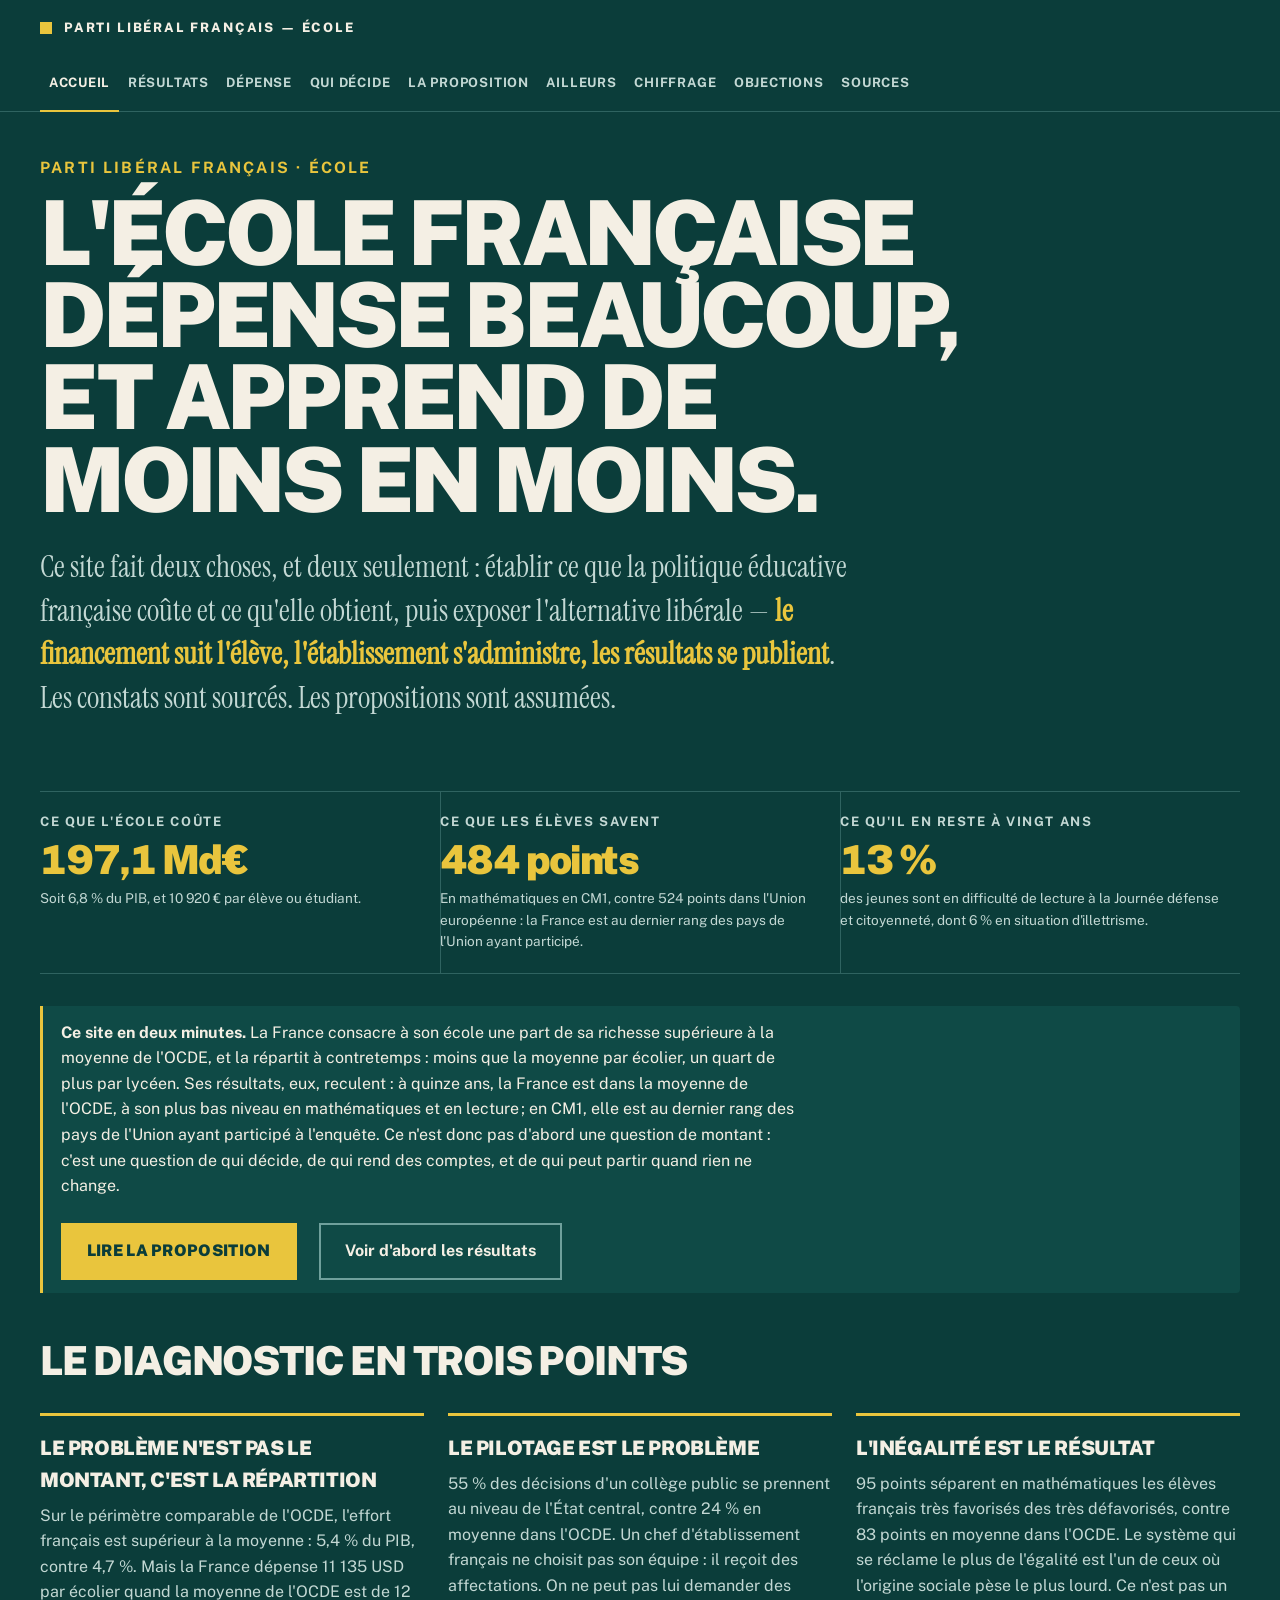
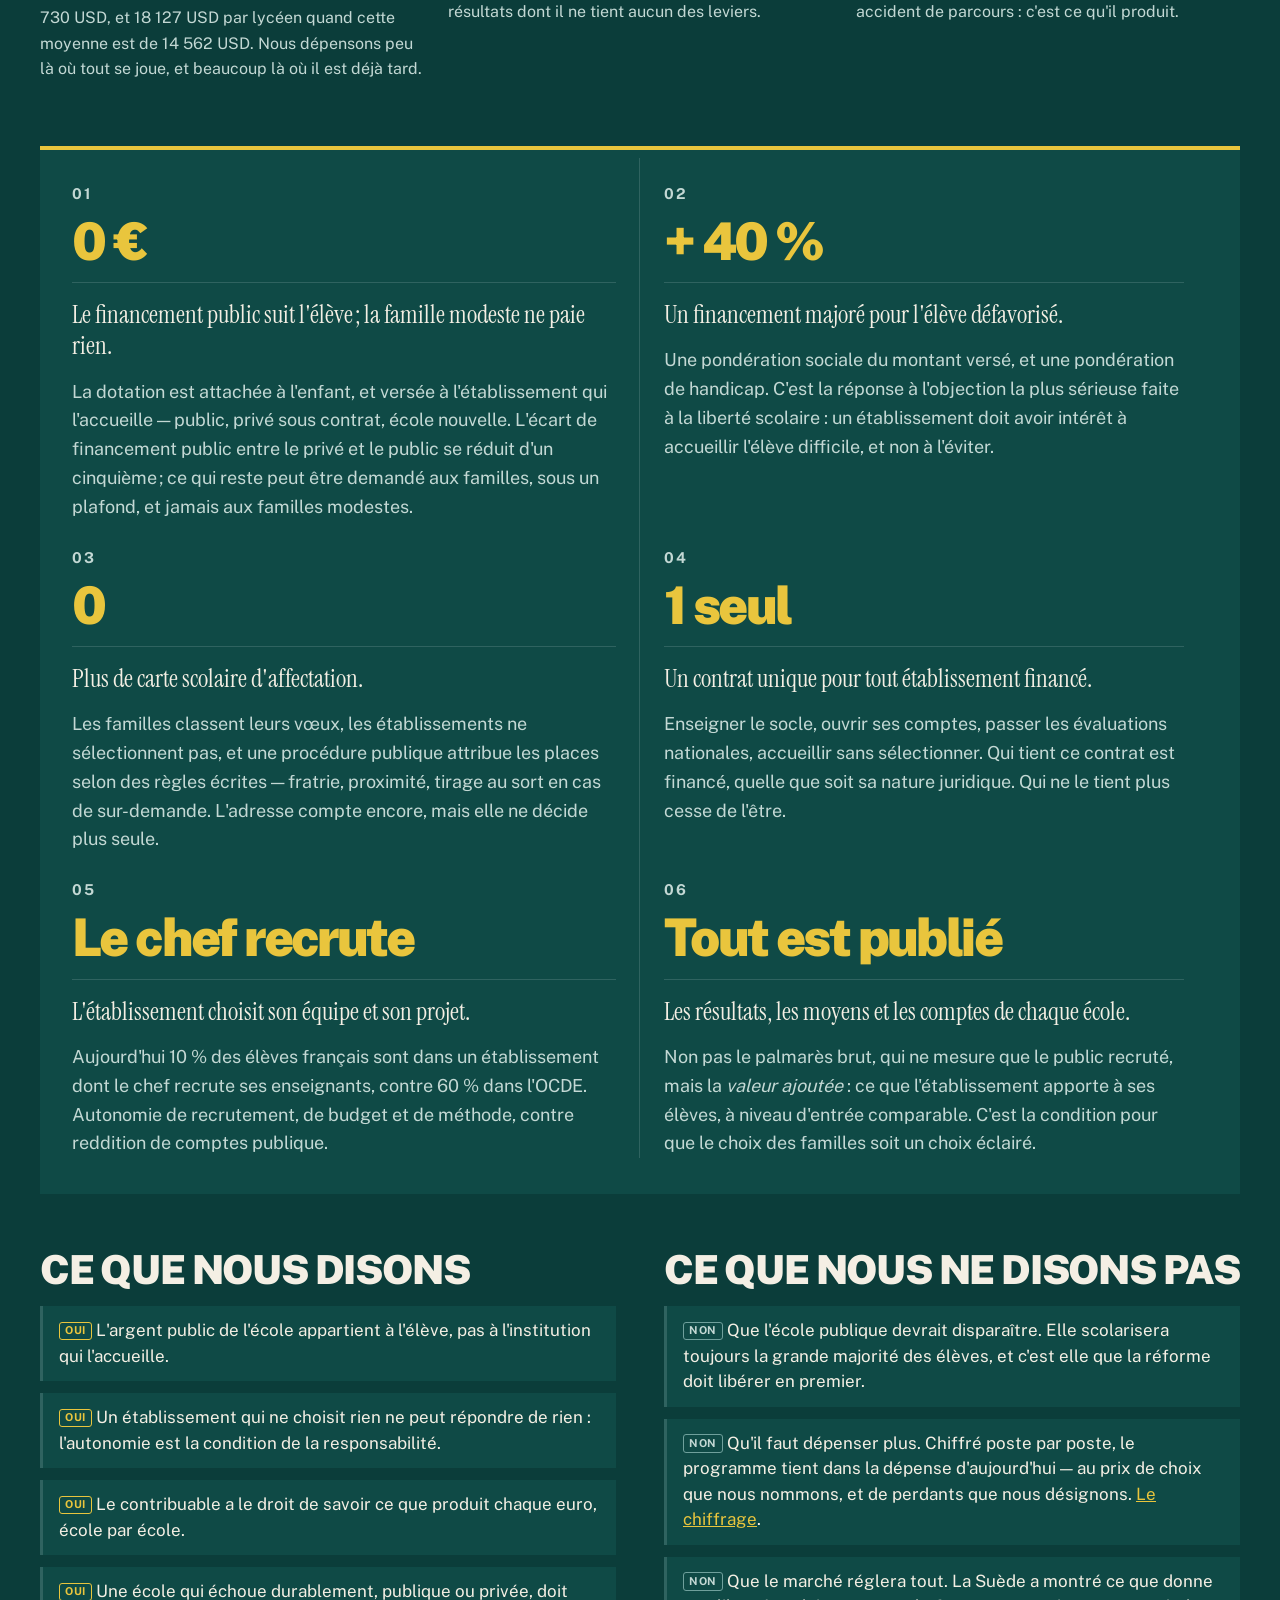
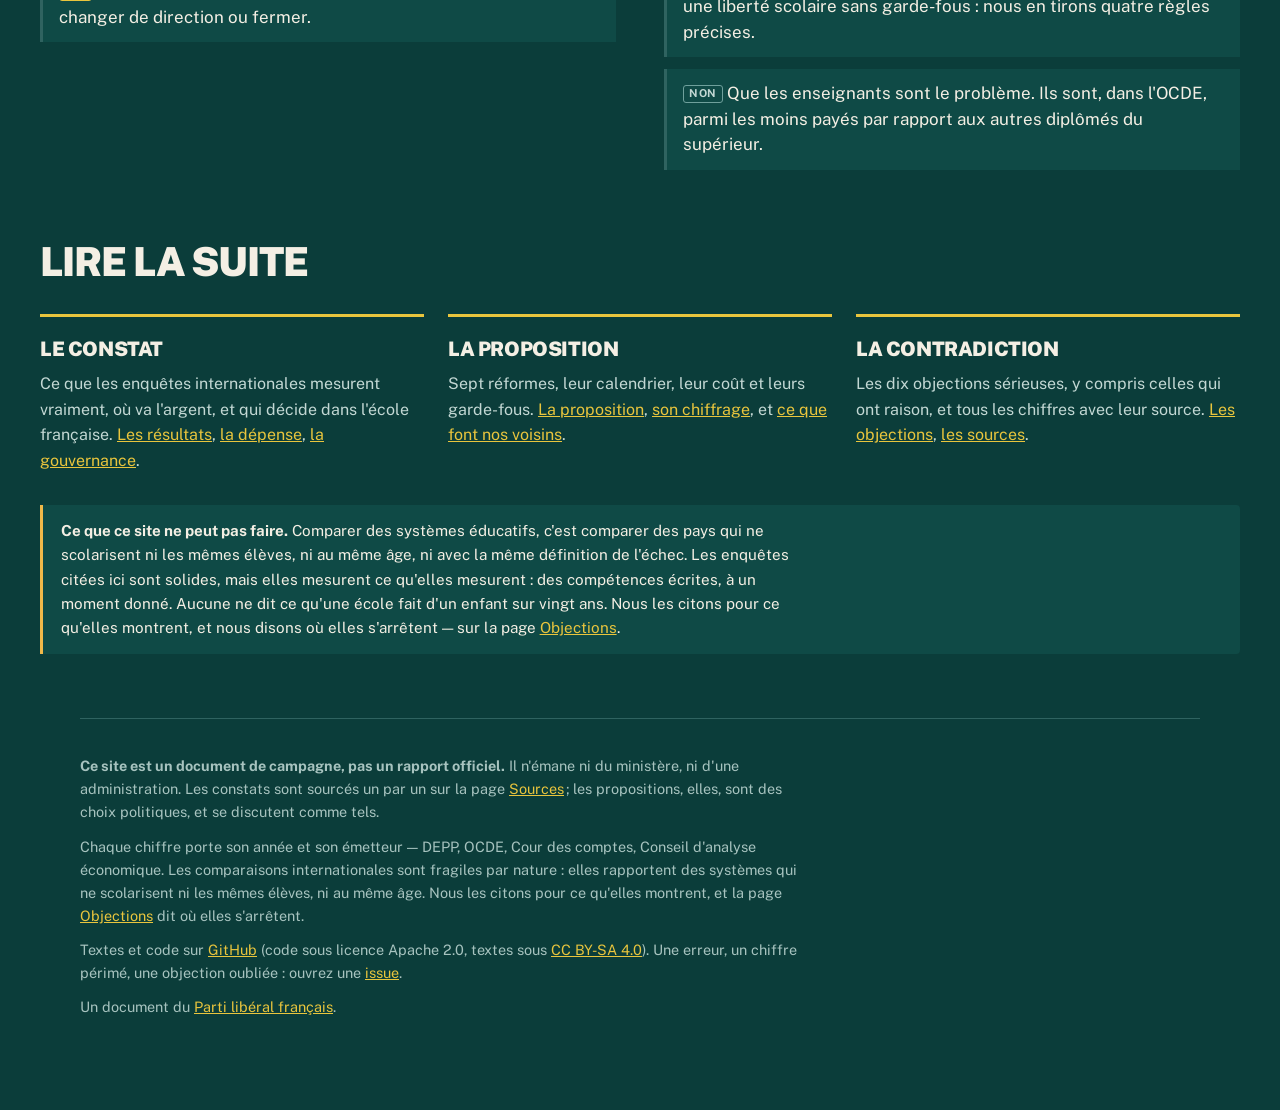
==== commit 06f5c1b0: "Met le constat à jour de PISA 2025, et corrige ce que les sources démentent PISA 2025 est paru le 8 " ====
--- a/index.html
+++ b/index.html
@@ -25,7 +25,7 @@
   <nav aria-label="Navigation principale"><span class="groupe"><span class="etiquette">Le site</span><span class="liens"><a href="index.html" aria-current="page">Accueil</a></span></span><span class="groupe"><span class="etiquette">Le constat</span><span class="liens"><a href="resultats.html">Résultats</a><a href="depense.html">Dépense</a><a href="gouvernance.html">Qui décide</a></span></span><span class="groupe"><span class="etiquette">La proposition</span><span class="liens"><a href="proposition.html">La proposition</a><a href="comparaisons.html">Ailleurs</a><a href="chiffrage.html">Chiffrage</a></span></span><span class="groupe"><span class="etiquette">La confiance</span><span class="liens"><a href="objections.html">Objections</a><a href="sources.html">Sources</a></span></span></nav>
 </div></header>
 <main id="contenu">
-<div class="affiche"><p class="surtitre">Parti libéral français · École</p><h1>L'école française dépense beaucoup et apprend peu.</h1><p class="chapeau">Ce site fait deux choses, et deux seulement : établir ce que la politique éducative française coûte et ce qu'elle obtient, puis exposer l'alternative libérale — <strong class="cle-texte">le financement suit l'élève, l'établissement s'administre, les résultats se publient</strong>. Les constats sont sourcés. Les propositions sont assumées.</p></div><div class="fiches reperes"><div class="fiche"><span class="etiquette">Ce que l'école coûte</span><span class="valeur">197,1 Md€</span><span class="precision">Soit 6,8 % du PIB, et 10 920 € par élève ou étudiant.</span></div><div class="fiche"><span class="etiquette">Ce que les élèves savent</span><span class="valeur">484 points</span><span class="precision">En mathématiques en CM1, contre 524 points dans l'Union européenne : la France est au dernier rang des pays de l'Union ayant participé.</span></div><div class="fiche"><span class="etiquette">Ce qu'il en reste à vingt ans</span><span class="valeur">13 %</span><span class="precision">des jeunes sont en difficulté de lecture à la Journée défense et citoyenneté, dont 6 % en situation d'illettrisme.</span></div></div><div class="note entree"><p><strong>Ce site en deux minutes.</strong> La France consacre à son école un effort comparable à celui de ses voisins, et le répartit à contretemps : moins que la moyenne de l'OCDE par écolier, un quart de plus par lycéen. Ses résultats, eux, sont inférieurs à cette moyenne. Ce n'est donc pas d'abord une question de montant : c'est une question de qui décide, de qui rend des comptes, et de qui peut partir quand rien ne change.</p><p class="actions"><a class="bouton" href="proposition.html">Lire la proposition</a><a class="bouton second" href="resultats.html">Voir d'abord les résultats</a></p></div><h2>Le diagnostic en trois points</h2><div class="points"><div class="point"><h3>Le problème n'est pas le montant, c'est la répartition</h3><p>Sur le périmètre comparable de l'OCDE, l'effort français est ordinaire : 5,4 % du PIB. Mais la France dépense 11 135 USD par écolier quand la moyenne de l'OCDE est de 12 730 USD, et 18 127 USD par lycéen quand cette moyenne est de 14 562 USD. Nous dépensons peu là où tout se joue, et beaucoup là où il est déjà tard.</p></div><div class="point"><h3>Le pilotage est le problème</h3><p>55 % des décisions d'un collège public se prennent au niveau de l'État central, contre 24 % en moyenne dans l'OCDE. Un chef d'établissement français ne choisit pas son équipe : il reçoit des affectations. On ne peut pas lui demander des résultats dont il ne tient aucun des leviers.</p></div><div class="point"><h3>L'inégalité est le résultat</h3><p>113 points séparent en mathématiques les élèves français les plus favorisés des plus défavorisés. Le système qui se réclame le plus de l'égalité est l'un de ceux où l'origine sociale pèse le plus lourd. Ce n'est pas un accident de parcours : c'est ce qu'il produit.</p></div></div><section class="engagements" aria-label="Les six engagements du programme"><div class="grille"><div class="engagement"><p class="rang">01</p><p class="chiffre">0 €</p><p class="promesse">Le financement public suit l'élève ; la famille modeste ne paie rien.</p><p class="detail">La dotation est attachée à l'enfant, et versée à l'établissement qui l'accueille — public, privé sous contrat, école nouvelle. L'écart de financement public entre le privé et le public se réduit d'un cinquième ; ce qui reste peut être demandé aux familles, sous un plafond, et jamais aux familles modestes.</p></div><div class="engagement"><p class="rang">02</p><p class="chiffre">+ 40 %</p><p class="promesse">Un financement majoré pour l'élève défavorisé.</p><p class="detail">Une pondération sociale du montant versé, et une pondération de handicap. C'est la réponse à la seule objection sérieuse faite à la liberté scolaire : un établissement doit avoir intérêt à accueillir l'élève difficile, et non à l'éviter.</p></div><div class="engagement"><p class="rang">03</p><p class="chiffre">0</p><p class="promesse">Plus de carte scolaire d'affectation.</p><p class="detail">Les familles classent leurs vœux, les établissements ne sélectionnent pas, et une procédure publique attribue les places selon des règles écrites — fratrie, proximité, tirage au sort en cas de sur-demande. L'adresse cesse d'être un destin.</p></div><div class="engagement"><p class="rang">04</p><p class="chiffre">1 seul</p><p class="promesse">Un contrat unique pour tout établissement financé.</p><p class="detail">Enseigner le socle, ouvrir ses comptes, passer les évaluations nationales, accueillir sans sélectionner. Qui tient ce contrat est financé, quelle que soit sa nature juridique. Qui ne le tient plus cesse de l'être.</p></div><div class="engagement"><p class="rang">05</p><p class="chiffre">Le chef recrute</p><p class="promesse">L'établissement choisit son équipe et son projet.</p><p class="detail">Aujourd'hui 10 % des élèves français sont dans un établissement dont le chef recrute ses enseignants, contre 60 % dans l'OCDE. Autonomie de recrutement, de budget et de méthode, contre reddition de comptes publique.</p></div><div class="engagement"><p class="rang">06</p><p class="chiffre">Tout est publié</p><p class="promesse">Les résultats, les moyens et les comptes de chaque école.</p><p class="detail">Non pas le palmarès brut, qui ne mesure que le public recruté, mais la <em>valeur ajoutée</em> : ce que l'établissement apporte à ses élèves, à niveau d'entrée comparable. C'est la condition pour que le choix des familles soit un choix éclairé.</p></div></div></section><div class="paire"><div><h2>Ce que nous disons</h2><ul class="leviers"><li><span class="badge proposition">Oui</span> L'argent public de l'école appartient à l'élève, pas à l'institution qui l'accueille.</li><li><span class="badge proposition">Oui</span> Un établissement qui ne choisit rien ne peut répondre de rien : l'autonomie est la condition de la responsabilité.</li><li><span class="badge proposition">Oui</span> Le contribuable a le droit de savoir ce que produit chaque euro, école par école.</li><li><span class="badge proposition">Oui</span> Une école qui échoue durablement, publique ou privée, doit changer de direction ou fermer.</li></ul></div><div><h2>Ce que nous ne disons pas</h2><ul class="leviers"><li><span class="badge">Non</span> Que l'école publique devrait disparaître. Elle scolarisera toujours la grande majorité des élèves, et c'est elle que la réforme doit libérer en premier.</li><li><span class="badge">Non</span> Qu'il faut dépenser plus. Chiffré poste par poste, le programme tient dans la dépense d'aujourd'hui — au prix de choix que nous nommons, et de perdants que nous désignons. <a href="chiffrage.html">Le chiffrage</a>.</li><li><span class="badge">Non</span> Que le marché réglera tout. La Suède a montré ce que donne une liberté scolaire sans garde-fous : nous en tirons quatre règles précises.</li><li><span class="badge">Non</span> Que les enseignants sont le problème. Ils sont, dans l'OCDE, parmi les moins payés par rapport aux autres diplômés du supérieur.</li></ul></div></div><h2>Lire la suite</h2><div class="points"><div class="point"><h3>Le constat</h3><p>Ce que les enquêtes internationales mesurent vraiment, où va l'argent, et qui décide dans l'école française. <a href="resultats.html">Les résultats</a>, <a href="depense.html">la dépense</a>, <a href="gouvernance.html">la gouvernance</a>.</p></div><div class="point"><h3>La proposition</h3><p>Sept réformes, leur calendrier, leur coût et leurs garde-fous. <a href="proposition.html">La proposition</a>, <a href="chiffrage.html">son chiffrage</a>, et <a href="comparaisons.html">ce que font nos voisins</a>.</p></div><div class="point"><h3>La contradiction</h3><p>Les dix objections sérieuses, y compris celles qui ont raison, et tous les chiffres avec leur source. <a href="objections.html">Les objections</a>, <a href="sources.html">les sources</a>.</p></div></div><div class="note vigilance"><p><strong>Ce que ce site ne peut pas faire.</strong> Comparer des systèmes éducatifs, c'est comparer des pays qui ne scolarisent ni les mêmes élèves, ni au même âge, ni avec la même définition de l'échec. Les enquêtes citées ici sont solides, mais elles mesurent ce qu'elles mesurent : des compétences écrites, à un moment donné. Aucune ne dit ce qu'une école fait d'un enfant sur vingt ans. Nous les citons pour ce qu'elles montrent, et nous disons où elles s'arrêtent — sur la page <a href="objections.html">Objections</a>.</p></div>
+<div class="affiche"><p class="surtitre">Parti libéral français · École</p><h1>L'école française dépense beaucoup, et apprend de moins en moins.</h1><p class="chapeau">Ce site fait deux choses, et deux seulement : établir ce que la politique éducative française coûte et ce qu'elle obtient, puis exposer l'alternative libérale — <strong class="cle-texte">le financement suit l'élève, l'établissement s'administre, les résultats se publient</strong>. Les constats sont sourcés. Les propositions sont assumées.</p></div><div class="fiches reperes"><div class="fiche"><span class="etiquette">Ce que l'école coûte</span><span class="valeur">197,1 Md€</span><span class="precision">Soit 6,8 % du PIB, et 10 920 € par élève ou étudiant.</span></div><div class="fiche"><span class="etiquette">Ce que les élèves savent</span><span class="valeur">484 points</span><span class="precision">En mathématiques en CM1, contre 524 points dans l'Union européenne : la France est au dernier rang des pays de l'Union ayant participé.</span></div><div class="fiche"><span class="etiquette">Ce qu'il en reste à vingt ans</span><span class="valeur">13 %</span><span class="precision">des jeunes sont en difficulté de lecture à la Journée défense et citoyenneté, dont 6 % en situation d'illettrisme.</span></div></div><div class="note entree"><p><strong>Ce site en deux minutes.</strong> La France consacre à son école une part de sa richesse supérieure à la moyenne de l'OCDE, et la répartit à contretemps : moins que la moyenne par écolier, un quart de plus par lycéen. Ses résultats, eux, reculent : à quinze ans, la France est dans la moyenne de l'OCDE, à son plus bas niveau en mathématiques et en lecture ; en CM1, elle est au dernier rang des pays de l'Union ayant participé à l'enquête. Ce n'est donc pas d'abord une question de montant : c'est une question de qui décide, de qui rend des comptes, et de qui peut partir quand rien ne change.</p><p class="actions"><a class="bouton" href="proposition.html">Lire la proposition</a><a class="bouton second" href="resultats.html">Voir d'abord les résultats</a></p></div><h2>Le diagnostic en trois points</h2><div class="points"><div class="point"><h3>Le problème n'est pas le montant, c'est la répartition</h3><p>Sur le périmètre comparable de l'OCDE, l'effort français est supérieur à la moyenne : 5,4 % du PIB, contre 4,7 %. Mais la France dépense 11 135 USD par écolier quand la moyenne de l'OCDE est de 12 730 USD, et 18 127 USD par lycéen quand cette moyenne est de 14 562 USD. Nous dépensons peu là où tout se joue, et beaucoup là où il est déjà tard.</p></div><div class="point"><h3>Le pilotage est le problème</h3><p>55 % des décisions d'un collège public se prennent au niveau de l'État central, contre 24 % en moyenne dans l'OCDE. Un chef d'établissement français ne choisit pas son équipe : il reçoit des affectations. On ne peut pas lui demander des résultats dont il ne tient aucun des leviers.</p></div><div class="point"><h3>L'inégalité est le résultat</h3><p>95 points séparent en mathématiques les élèves français très favorisés des très défavorisés, contre 83 points en moyenne dans l'OCDE. Le système qui se réclame le plus de l'égalité est l'un de ceux où l'origine sociale pèse le plus lourd. Ce n'est pas un accident de parcours : c'est ce qu'il produit.</p></div></div><section class="engagements" aria-label="Les six engagements du programme"><div class="grille"><div class="engagement"><p class="rang">01</p><p class="chiffre">0 €</p><p class="promesse">Le financement public suit l'élève ; la famille modeste ne paie rien.</p><p class="detail">La dotation est attachée à l'enfant, et versée à l'établissement qui l'accueille — public, privé sous contrat, école nouvelle. L'écart de financement public entre le privé et le public se réduit d'un cinquième ; ce qui reste peut être demandé aux familles, sous un plafond, et jamais aux familles modestes.</p></div><div class="engagement"><p class="rang">02</p><p class="chiffre">+ 40 %</p><p class="promesse">Un financement majoré pour l'élève défavorisé.</p><p class="detail">Une pondération sociale du montant versé, et une pondération de handicap. C'est la réponse à l'objection la plus sérieuse faite à la liberté scolaire : un établissement doit avoir intérêt à accueillir l'élève difficile, et non à l'éviter.</p></div><div class="engagement"><p class="rang">03</p><p class="chiffre">0</p><p class="promesse">Plus de carte scolaire d'affectation.</p><p class="detail">Les familles classent leurs vœux, les établissements ne sélectionnent pas, et une procédure publique attribue les places selon des règles écrites — fratrie, proximité, tirage au sort en cas de sur-demande. L'adresse compte encore, mais elle ne décide plus seule.</p></div><div class="engagement"><p class="rang">04</p><p class="chiffre">1 seul</p><p class="promesse">Un contrat unique pour tout établissement financé.</p><p class="detail">Enseigner le socle, ouvrir ses comptes, passer les évaluations nationales, accueillir sans sélectionner. Qui tient ce contrat est financé, quelle que soit sa nature juridique. Qui ne le tient plus cesse de l'être.</p></div><div class="engagement"><p class="rang">05</p><p class="chiffre">Le chef recrute</p><p class="promesse">L'établissement choisit son équipe et son projet.</p><p class="detail">Aujourd'hui 10 % des élèves français sont dans un établissement dont le chef recrute ses enseignants, contre 60 % dans l'OCDE. Autonomie de recrutement, de budget et de méthode, contre reddition de comptes publique.</p></div><div class="engagement"><p class="rang">06</p><p class="chiffre">Tout est publié</p><p class="promesse">Les résultats, les moyens et les comptes de chaque école.</p><p class="detail">Non pas le palmarès brut, qui ne mesure que le public recruté, mais la <em>valeur ajoutée</em> : ce que l'établissement apporte à ses élèves, à niveau d'entrée comparable. C'est la condition pour que le choix des familles soit un choix éclairé.</p></div></div></section><div class="paire"><div><h2>Ce que nous disons</h2><ul class="leviers"><li><span class="badge proposition">Oui</span> L'argent public de l'école appartient à l'élève, pas à l'institution qui l'accueille.</li><li><span class="badge proposition">Oui</span> Un établissement qui ne choisit rien ne peut répondre de rien : l'autonomie est la condition de la responsabilité.</li><li><span class="badge proposition">Oui</span> Le contribuable a le droit de savoir ce que produit chaque euro, école par école.</li><li><span class="badge proposition">Oui</span> Une école qui échoue durablement, publique ou privée, doit changer de direction ou fermer.</li></ul></div><div><h2>Ce que nous ne disons pas</h2><ul class="leviers"><li><span class="badge">Non</span> Que l'école publique devrait disparaître. Elle scolarisera toujours la grande majorité des élèves, et c'est elle que la réforme doit libérer en premier.</li><li><span class="badge">Non</span> Qu'il faut dépenser plus. Chiffré poste par poste, le programme tient dans la dépense d'aujourd'hui — au prix de choix que nous nommons, et de perdants que nous désignons. <a href="chiffrage.html">Le chiffrage</a>.</li><li><span class="badge">Non</span> Que le marché réglera tout. La Suède a montré ce que donne une liberté scolaire sans garde-fous : nous en tirons quatre règles précises.</li><li><span class="badge">Non</span> Que les enseignants sont le problème. Ils sont, dans l'OCDE, parmi les moins payés par rapport aux autres diplômés du supérieur.</li></ul></div></div><h2>Lire la suite</h2><div class="points"><div class="point"><h3>Le constat</h3><p>Ce que les enquêtes internationales mesurent vraiment, où va l'argent, et qui décide dans l'école française. <a href="resultats.html">Les résultats</a>, <a href="depense.html">la dépense</a>, <a href="gouvernance.html">la gouvernance</a>.</p></div><div class="point"><h3>La proposition</h3><p>Sept réformes, leur calendrier, leur coût et leurs garde-fous. <a href="proposition.html">La proposition</a>, <a href="chiffrage.html">son chiffrage</a>, et <a href="comparaisons.html">ce que font nos voisins</a>.</p></div><div class="point"><h3>La contradiction</h3><p>Les dix objections sérieuses, y compris celles qui ont raison, et tous les chiffres avec leur source. <a href="objections.html">Les objections</a>, <a href="sources.html">les sources</a>.</p></div></div><div class="note vigilance"><p><strong>Ce que ce site ne peut pas faire.</strong> Comparer des systèmes éducatifs, c'est comparer des pays qui ne scolarisent ni les mêmes élèves, ni au même âge, ni avec la même définition de l'échec. Les enquêtes citées ici sont solides, mais elles mesurent ce qu'elles mesurent : des compétences écrites, à un moment donné. Aucune ne dit ce qu'une école fait d'un enfant sur vingt ans. Nous les citons pour ce qu'elles montrent, et nous disons où elles s'arrêtent — sur la page <a href="objections.html">Objections</a>.</p></div>
 <footer>
   <p><strong>Ce site est un document de campagne, pas un rapport officiel.</strong>
   Il n'émane ni du ministère, ni d'une administration. Les constats sont
